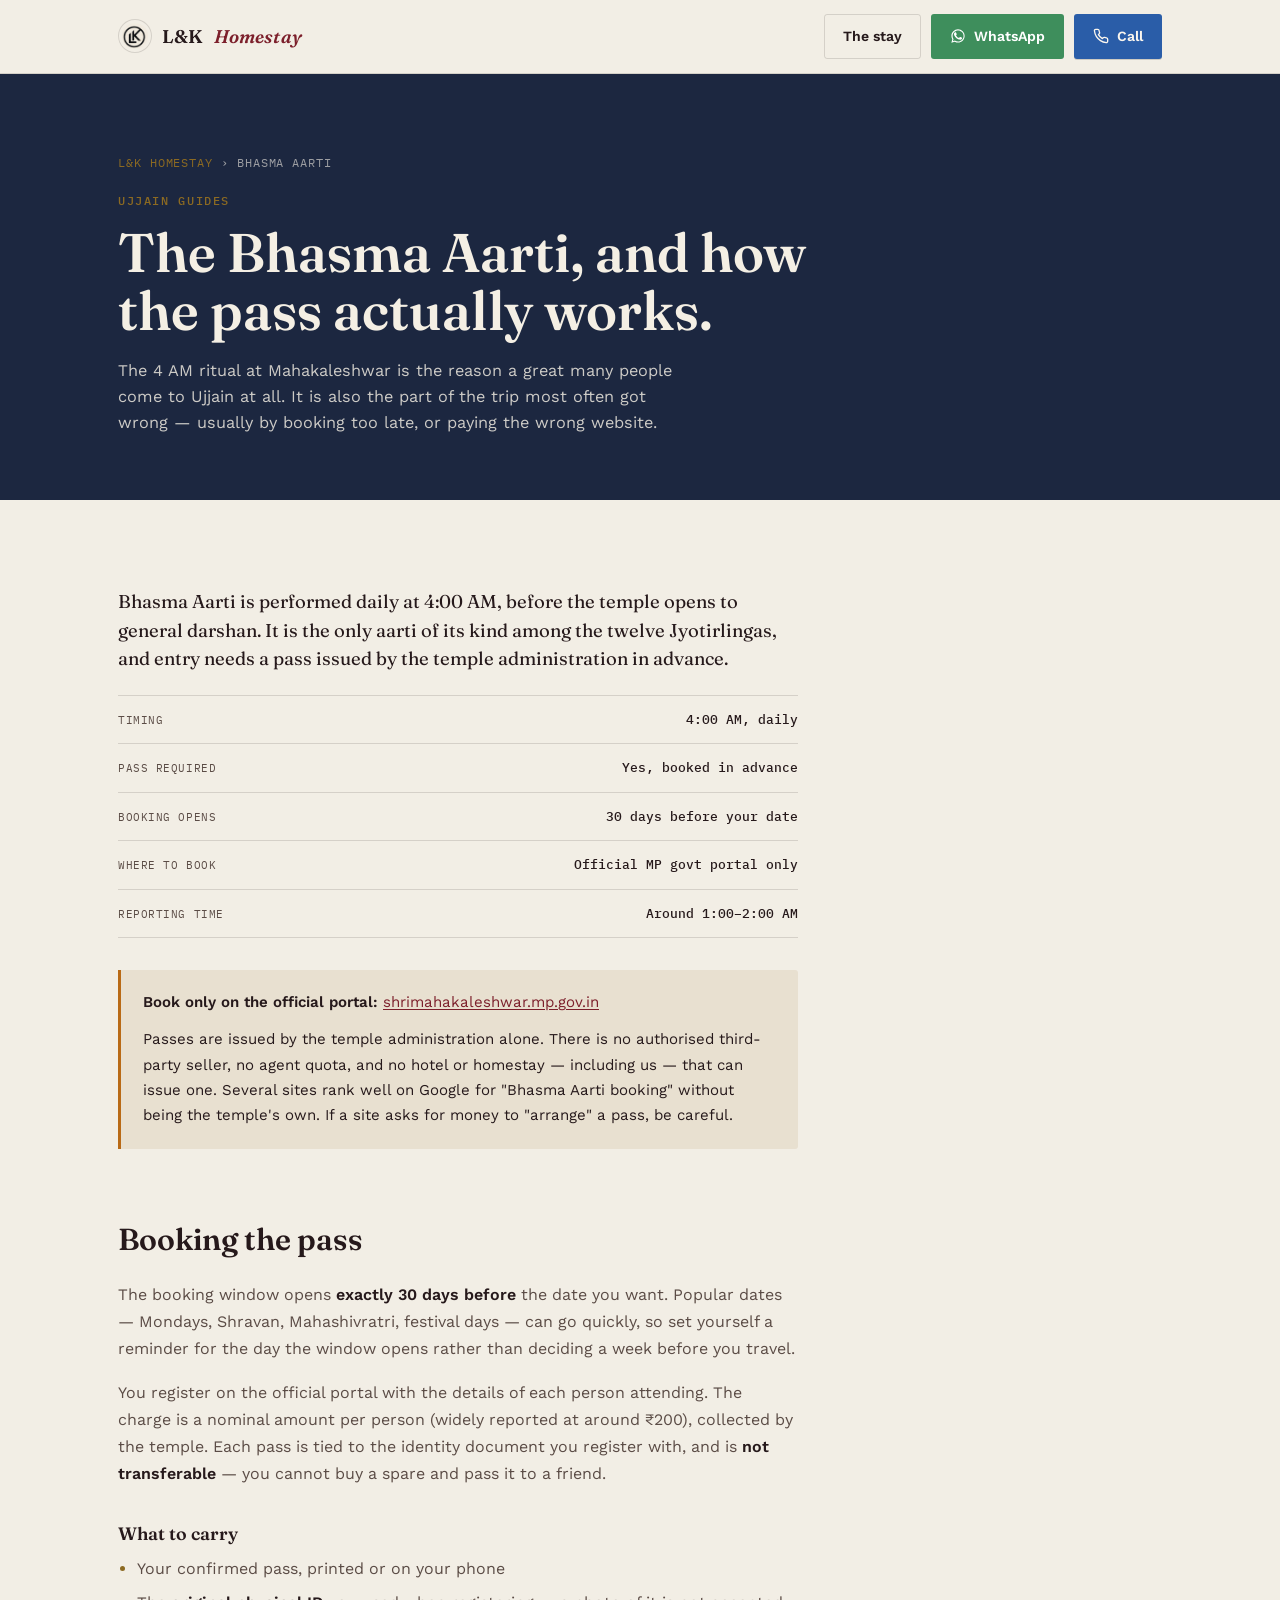
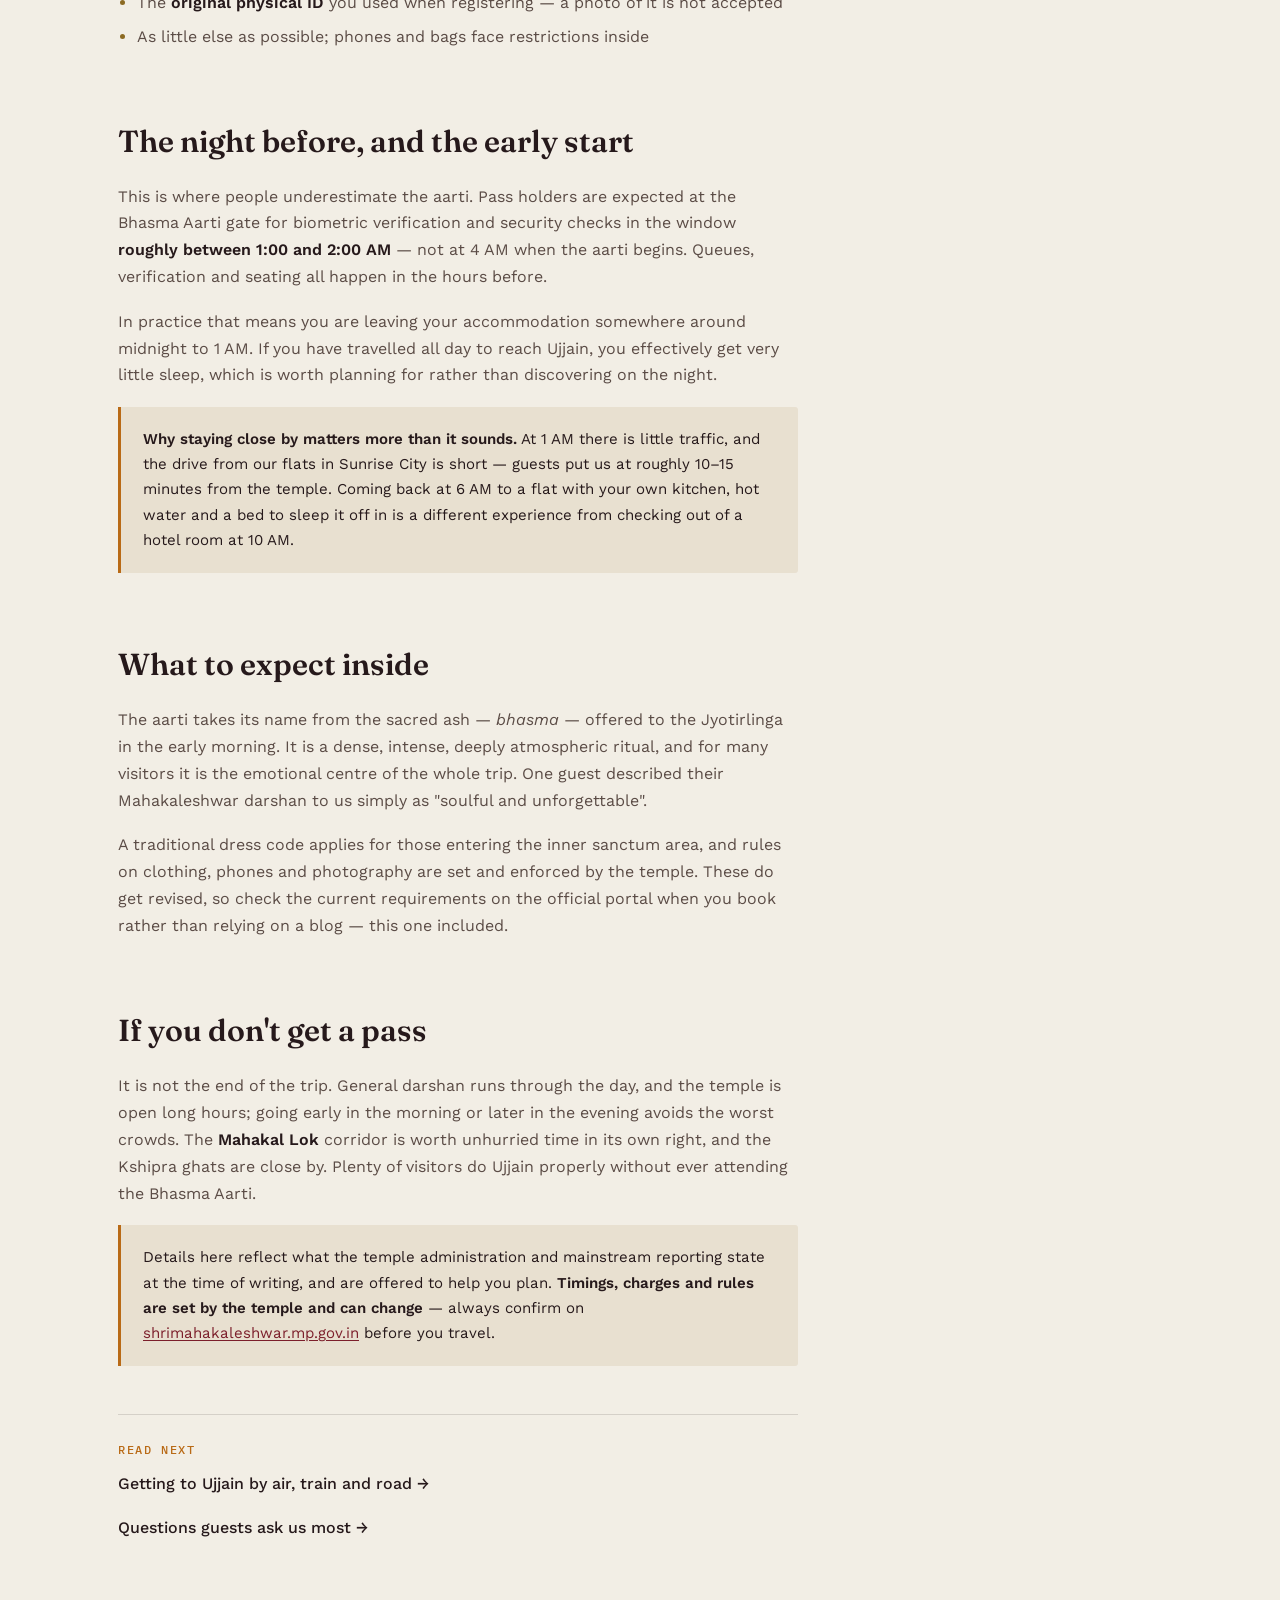
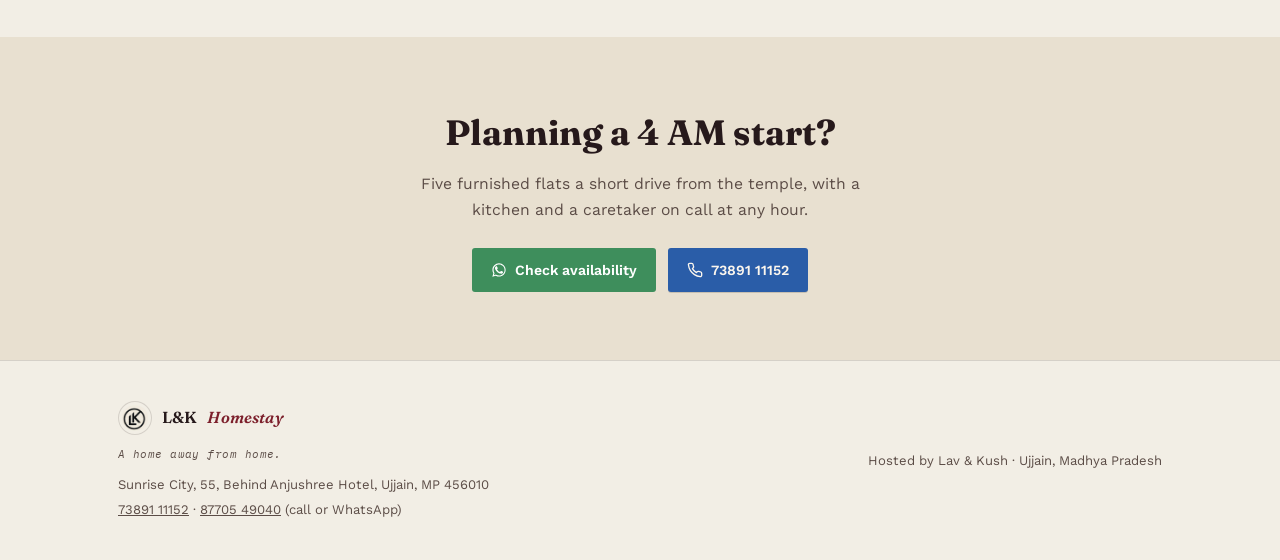
==== bhasma-aarti.html @ 4f743f9e "Add three content pages targeting long-tail search The single-page site could only compete for one q" ====
<!doctype html>
<html lang="en">
<head>
<meta charset="UTF-8">
<meta name="viewport" content="width=device-width, initial-scale=1">

<!-- Google tag (gtag.js) — one loader, both products configured -->
<script async src="https://www.googletagmanager.com/gtag/js?id=G-34TM0DP939"></script>
<script>
  window.dataLayer = window.dataLayer || [];
  function gtag(){dataLayer.push(arguments);}
  gtag('js', new Date());

  gtag('config', 'G-34TM0DP939');   // Google Analytics 4
  gtag('config', 'AW-18284589937'); // Google Ads
</script>

<title>Mahakal Bhasma Aarti — Booking, Timing &amp; What to Expect</title>
<meta name="description" content="A practical guide to the Bhasma Aarti at Mahakaleshwar, Ujjain: the 4 AM timing, how passes are booked on the official MP government portal, when the window opens, reporting time and what to carry.">
<link rel="canonical" href="https://lkhomestay.co.in/bhasma-aarti.html">
<meta name="robots" content="index, follow, max-image-preview:large">
<meta property="og:site_name" content="L&amp;K Homestay">
<meta property="og:title" content="Mahakal Bhasma Aarti — Booking, Timing &amp; What to Expect">
<meta property="og:description" content="The 4 AM ritual, how passes really work, and how to plan the early start.">
<meta property="og:image" content="https://lkhomestay.co.in/images/hero.jpg">
<meta property="og:url" content="https://lkhomestay.co.in/bhasma-aarti.html">
<meta property="og:type" content="article">
<meta name="twitter:card" content="summary_large_image">
<link rel="icon" type="image/png" href="images/favicon.png">
<link rel="preconnect" href="https://fonts.googleapis.com">
<link rel="preconnect" href="https://fonts.gstatic.com" crossorigin>
<link rel="stylesheet" href="https://fonts.googleapis.com/css2?family=Fraunces:ital,opsz,wght@0,9..144,400;0,9..144,600;0,9..144,700;1,9..144,500&family=Work+Sans:wght@400;500;600;700&family=IBM+Plex+Mono:wght@400;500&display=swap">
<link rel="stylesheet" href="styles.css">
</head>
<body>

<div class="topbar">
  <div class="wrap">
    <a class="brand" href="/" style="text-decoration:none;"><img src="images/logo-mark.png" alt="" width="34" height="34">L&amp;K <em>Homestay</em></a>
    <nav>
      <a class="btn btn-ghost" href="/">The stay</a>
      <a class="btn btn-wa" href="https://wa.me/917389111152?text=Hi%20Lav%20%26%20Kush%2C%20I%27d%20like%20to%20check%20availability%20at%20L%26K%20Homestay" target="_blank" rel="noopener">
        <svg viewBox="0 0 24 24" fill="currentColor" aria-hidden="true"><path d="M17.472 14.382c-.297-.149-1.758-.867-2.03-.967-.273-.099-.471-.148-.67.15-.197.297-.767.966-.94 1.164-.173.199-.347.223-.644.075-.297-.15-1.255-.463-2.39-1.475-.883-.788-1.48-1.761-1.653-2.059-.173-.297-.018-.458.13-.606.134-.133.298-.347.446-.52.149-.174.198-.298.298-.497.099-.198.05-.371-.025-.52-.075-.149-.669-1.612-.916-2.207-.242-.579-.487-.5-.669-.51-.173-.008-.371-.01-.57-.01-.198 0-.52.074-.792.372-.272.297-1.04 1.016-1.04 2.479 0 1.462 1.065 2.875 1.213 3.074.149.198 2.096 3.2 5.077 4.487.709.306 1.262.489 1.694.625.712.227 1.36.195 1.871.118.571-.085 1.758-.719 2.006-1.413.248-.694.248-1.289.173-1.413-.074-.124-.272-.198-.57-.347z"/><path d="M12.04 2C6.58 2 2.13 6.45 2.13 11.91c0 1.81.48 3.55 1.38 5.08L2 22l5.16-1.48a9.9 9.9 0 0 0 4.88 1.28h.004c5.46 0 9.91-4.45 9.91-9.91C21.95 6.45 17.5 2 12.04 2zm0 18.13h-.003a8.2 8.2 0 0 1-4.19-1.15l-.3-.18-3.11.89.9-3.04-.2-.32a8.2 8.2 0 0 1-1.26-4.42c0-4.55 3.7-8.25 8.26-8.25 2.2 0 4.28.86 5.84 2.42a8.2 8.2 0 0 1 2.42 5.84c0 4.55-3.71 8.26-8.27 8.26z"/></svg>
        WhatsApp
      </a>
      <a class="btn btn-call" href="tel:+917389111152">
        <svg viewBox="0 0 24 24" fill="none" stroke="currentColor" stroke-width="2" stroke-linecap="round" stroke-linejoin="round" aria-hidden="true"><path d="M22 16.92v3a2 2 0 0 1-2.18 2 19.79 19.79 0 0 1-8.63-3.07 19.5 19.5 0 0 1-6-6 19.79 19.79 0 0 1-3.07-8.67A2 2 0 0 1 4.11 2h3a2 2 0 0 1 2 1.72c.127.96.361 1.903.7 2.81a2 2 0 0 1-.45 2.11L8.09 9.91a16 16 0 0 0 6 6l1.27-1.27a2 2 0 0 1 2.11-.45c.907.339 1.85.573 2.81.7A2 2 0 0 1 22 16.92z"/></svg>
        Call
      </a>
    </nav>
  </div>
</div>

<header class="page-head">
  <div class="wrap">
    <div class="crumb"><a href="/">L&amp;K Homestay</a> &rsaquo; Bhasma Aarti</div>
    <span class="eyebrow on-dusk">Ujjain guides</span>
    <h1>The Bhasma Aarti, and how the pass actually works.</h1>
    <p>The 4 AM ritual at Mahakaleshwar is the reason a great many people come to Ujjain at all. It is also the part of the trip most often got wrong &mdash; usually by booking too late, or paying the wrong website.</p>
  </div>
</header>

<section class="article">
  <div class="wrap">
    <div class="prose">

      <p class="intro">Bhasma Aarti is performed daily at 4:00 AM, before the temple opens to general darshan. It is the only aarti of its kind among the twelve Jyotirlingas, and entry needs a pass issued by the temple administration in advance.</p>

      <div class="keyfacts">
        <div><span class="k">Timing</span><span class="v">4:00 AM, daily</span></div>
        <div><span class="k">Pass required</span><span class="v">Yes, booked in advance</span></div>
        <div><span class="k">Booking opens</span><span class="v">30 days before your date</span></div>
        <div><span class="k">Where to book</span><span class="v">Official MP govt portal only</span></div>
        <div><span class="k">Reporting time</span><span class="v">Around 1:00&ndash;2:00 AM</span></div>
      </div>

      <div class="callout">
        <p><strong>Book only on the official portal:</strong> <a href="https://shrimahakaleshwar.mp.gov.in" target="_blank" rel="noopener">shrimahakaleshwar.mp.gov.in</a></p>
        <p>Passes are issued by the temple administration alone. There is no authorised third-party seller, no agent quota, and no hotel or homestay &mdash; including us &mdash; that can issue one. Several sites rank well on Google for "Bhasma Aarti booking" without being the temple's own. If a site asks for money to "arrange" a pass, be careful.</p>
      </div>

      <h2>Booking the pass</h2>

      <p>The booking window opens <strong>exactly 30 days before</strong> the date you want. Popular dates &mdash; Mondays, Shravan, Mahashivratri, festival days &mdash; can go quickly, so set yourself a reminder for the day the window opens rather than deciding a week before you travel.</p>

      <p>You register on the official portal with the details of each person attending. The charge is a nominal amount per person (widely reported at around ₹200), collected by the temple. Each pass is tied to the identity document you register with, and is <strong>not transferable</strong> &mdash; you cannot buy a spare and pass it to a friend.</p>

      <h3>What to carry</h3>
      <ul>
        <li>Your confirmed pass, printed or on your phone</li>
        <li>The <strong>original physical ID</strong> you used when registering &mdash; a photo of it is not accepted</li>
        <li>As little else as possible; phones and bags face restrictions inside</li>
      </ul>

      <h2>The night before, and the early start</h2>

      <p>This is where people underestimate the aarti. Pass holders are expected at the Bhasma Aarti gate for biometric verification and security checks in the window <strong>roughly between 1:00 and 2:00 AM</strong> &mdash; not at 4 AM when the aarti begins. Queues, verification and seating all happen in the hours before.</p>

      <p>In practice that means you are leaving your accommodation somewhere around midnight to 1 AM. If you have travelled all day to reach Ujjain, you effectively get very little sleep, which is worth planning for rather than discovering on the night.</p>

      <div class="callout">
        <p><strong>Why staying close by matters more than it sounds.</strong> At 1 AM there is little traffic, and the drive from our flats in Sunrise City is short &mdash; guests put us at roughly 10&ndash;15 minutes from the temple. Coming back at 6 AM to a flat with your own kitchen, hot water and a bed to sleep it off in is a different experience from checking out of a hotel room at 10 AM.</p>
      </div>

      <h2>What to expect inside</h2>

      <p>The aarti takes its name from the sacred ash &mdash; <em>bhasma</em> &mdash; offered to the Jyotirlinga in the early morning. It is a dense, intense, deeply atmospheric ritual, and for many visitors it is the emotional centre of the whole trip. One guest described their Mahakaleshwar darshan to us simply as "soulful and unforgettable".</p>

      <p>A traditional dress code applies for those entering the inner sanctum area, and rules on clothing, phones and photography are set and enforced by the temple. These do get revised, so check the current requirements on the official portal when you book rather than relying on a blog &mdash; this one included.</p>

      <h2>If you don't get a pass</h2>

      <p>It is not the end of the trip. General darshan runs through the day, and the temple is open long hours; going early in the morning or later in the evening avoids the worst crowds. The <strong>Mahakal Lok</strong> corridor is worth unhurried time in its own right, and the Kshipra ghats are close by. Plenty of visitors do Ujjain properly without ever attending the Bhasma Aarti.</p>

      <div class="callout">
        <p>Details here reflect what the temple administration and mainstream reporting state at the time of writing, and are offered to help you plan. <strong>Timings, charges and rules are set by the temple and can change</strong> &mdash; always confirm on <a href="https://shrimahakaleshwar.mp.gov.in" target="_blank" rel="noopener">shrimahakaleshwar.mp.gov.in</a> before you travel.</p>
      </div>

      <div class="more-reading">
        <span class="eyebrow">Read next</span>
        <ul>
          <li><a href="how-to-reach-ujjain.html">Getting to Ujjain by air, train and road &rarr;</a></li>
          <li><a href="faq.html">Questions guests ask us most &rarr;</a></li>
        </ul>
      </div>

    </div>
  </div>
</section>

<section class="page-cta">
  <div class="wrap">
    <h2>Planning a 4 AM start?</h2>
    <p>Five furnished flats a short drive from the temple, with a kitchen and a caretaker on call at any hour.</p>
    <div class="cta-row">
      <a class="btn btn-wa" href="https://wa.me/917389111152?text=Hi%20Lav%20%26%20Kush%2C%20I%27d%20like%20to%20check%20availability%20at%20L%26K%20Homestay" target="_blank" rel="noopener">
        <svg viewBox="0 0 24 24" fill="currentColor" aria-hidden="true"><path d="M17.472 14.382c-.297-.149-1.758-.867-2.03-.967-.273-.099-.471-.148-.67.15-.197.297-.767.966-.94 1.164-.173.199-.347.223-.644.075-.297-.15-1.255-.463-2.39-1.475-.883-.788-1.48-1.761-1.653-2.059-.173-.297-.018-.458.13-.606.134-.133.298-.347.446-.52.149-.174.198-.298.298-.497.099-.198.05-.371-.025-.52-.075-.149-.669-1.612-.916-2.207-.242-.579-.487-.5-.669-.51-.173-.008-.371-.01-.57-.01-.198 0-.52.074-.792.372-.272.297-1.04 1.016-1.04 2.479 0 1.462 1.065 2.875 1.213 3.074.149.198 2.096 3.2 5.077 4.487.709.306 1.262.489 1.694.625.712.227 1.36.195 1.871.118.571-.085 1.758-.719 2.006-1.413.248-.694.248-1.289.173-1.413-.074-.124-.272-.198-.57-.347z"/><path d="M12.04 2C6.58 2 2.13 6.45 2.13 11.91c0 1.81.48 3.55 1.38 5.08L2 22l5.16-1.48a9.9 9.9 0 0 0 4.88 1.28h.004c5.46 0 9.91-4.45 9.91-9.91C21.95 6.45 17.5 2 12.04 2zm0 18.13h-.003a8.2 8.2 0 0 1-4.19-1.15l-.3-.18-3.11.89.9-3.04-.2-.32a8.2 8.2 0 0 1-1.26-4.42c0-4.55 3.7-8.25 8.26-8.25 2.2 0 4.28.86 5.84 2.42a8.2 8.2 0 0 1 2.42 5.84c0 4.55-3.71 8.26-8.27 8.26z"/></svg>
        Check availability
      </a>
      <a class="btn btn-call" href="tel:+917389111152">
        <svg viewBox="0 0 24 24" fill="none" stroke="currentColor" stroke-width="2" stroke-linecap="round" stroke-linejoin="round" aria-hidden="true"><path d="M22 16.92v3a2 2 0 0 1-2.18 2 19.79 19.79 0 0 1-8.63-3.07 19.5 19.5 0 0 1-6-6 19.79 19.79 0 0 1-3.07-8.67A2 2 0 0 1 4.11 2h3a2 2 0 0 1 2 1.72c.127.96.361 1.903.7 2.81a2 2 0 0 1-.45 2.11L8.09 9.91a16 16 0 0 0 6 6l1.27-1.27a2 2 0 0 1 2.11-.45c.907.339 1.85.573 2.81.7A2 2 0 0 1 22 16.92z"/></svg>
        73891 11152
      </a>
    </div>
  </div>
</section>

<footer>
  <div class="wrap">
    <div>
      <a class="brand" href="/" style="text-decoration:none;"><img src="images/logo-mark.png" alt="" width="34" height="34">L&amp;K <em>Homestay</em></a>
      <div class="brand-tag">A home away from home.</div>
      <p style="margin-top:10px;">Sunrise City, 55, Behind Anjushree Hotel, Ujjain, MP 456010</p>
      <p style="margin-top:4px;"><a href="tel:+917389111152">73891 11152</a> &middot; <a href="tel:+918770549040">87705 49040</a> (call or WhatsApp)</p>
    </div>
    <p>Hosted by Lav &amp; Kush &middot; Ujjain, Madhya Pradesh</p>
  </div>
</footer>

</body>
</html>
---- styles.css ----
:root {
    --bg: #F2EEE5;
    --surface: #FFFFFF;
    --surface-2: #E8E0D0;
    --ink: #26191B;
    --ink-soft: #5B4C46;
    --maroon: #7C1F2B;
    --maroon-strong: #5C141D;
    --marigold: #B96A16;
    --brass: #8C6A22;
    --dusk: #1C2740;
    --dusk-ink: #F4EFE4;
    --line: rgba(38,25,27,0.14);
    --whatsapp: #3E8E5C;
    --airbnb: #B0264B;
    --mmt: #EE5A1E;
    --phone: #2A5DA8;
    --phone-strong: #1F4680;
  }
  @media (prefers-color-scheme: dark) {
    :root:not([data-theme="light"]) {
      --bg: #16100F;
      --surface: #1F1615;
      --surface-2: #291D1B;
      --ink: #F3ECE2;
      --ink-soft: #C8B9AE;
      --maroon: #E0596B;
      --maroon-strong: #EE7889;
      --marigold: #EFA84B;
      --brass: #C9A227;
      --dusk: #0E1626;
      --dusk-ink: #F4EFE4;
      --line: rgba(243,236,226,0.16);
      --whatsapp: #55B57C;
      --phone: #6FA3EC;
      --phone-strong: #8CB8EE;
    }
  }
  :root[data-theme="dark"] {
    --bg: #16100F;
    --surface: #1F1615;
    --surface-2: #291D1B;
    --ink: #F3ECE2;
    --ink-soft: #C8B9AE;
    --maroon: #E0596B;
    --maroon-strong: #EE7889;
    --marigold: #EFA84B;
    --brass: #C9A227;
    --dusk: #0E1626;
    --dusk-ink: #F4EFE4;
    --line: rgba(243,236,226,0.16);
    --whatsapp: #55B57C;
    --phone: #6FA3EC;
    --phone-strong: #8CB8EE;
  }

  * { box-sizing: border-box; }
  html { scroll-behavior: smooth; }
  @media (prefers-reduced-motion: reduce) {
    html { scroll-behavior: auto; }
    * { animation-duration: 0.001ms !important; transition-duration: 0.001ms !important; }
  }

  body {
    margin: 0;
    background: var(--bg);
    color: var(--ink);
    font-family: 'Work Sans', ui-sans-serif, system-ui, sans-serif;
    font-size: 16px;
    line-height: 1.6;
    overflow-x: hidden;
  }

  h1, h2, h3 { font-family: 'Fraunces', Georgia, serif; text-wrap: balance; margin: 0; }
  .eyebrow {
    font-family: 'IBM Plex Mono', ui-monospace, monospace;
    text-transform: uppercase;
    letter-spacing: 0.14em;
    font-size: 0.72rem;
    color: var(--marigold);
    font-weight: 500;
  }
  .eyebrow.on-dusk { color: var(--brass); }

  a { color: inherit; }
  img { display: block; width: 100%; height: 100%; object-fit: cover; }

  .wrap {
    max-width: 1140px;
    margin: 0 auto;
    padding: 0 clamp(20px, 5vw, 48px);
  }

  /* ---------- top bar ---------- */
  .topbar {
    position: sticky; top: 0; z-index: 40;
    background: color-mix(in srgb, var(--bg) 88%, transparent);
    backdrop-filter: blur(10px);
    border-bottom: 1px solid var(--line);
  }
  .topbar .wrap {
    display: flex; align-items: center; justify-content: space-between;
    padding-top: 14px; padding-bottom: 14px; gap: 12px;
  }
  .brand {
    display: inline-flex; align-items: center; gap: 10px;
    font-family: 'Fraunces', serif;
    font-weight: 600;
    font-size: 1.15rem;
    letter-spacing: 0.01em;
  }
  .brand img {
    width: 34px; height: 34px; border-radius: 50%;
    background: #F2EEE5; padding: 3px; border: 1px solid var(--line);
  }
  .brand em { font-style: italic; color: var(--maroon); }
  .brand-tag {
    font-family: 'IBM Plex Mono', monospace; font-size: 0.7rem; letter-spacing: 0.04em;
    color: var(--ink-soft); font-style: italic; margin-top: 3px;
  }
  .topbar nav { display: flex; gap: 10px; }

  .btn {
    display: inline-flex; align-items: center; gap: 8px;
    font-family: 'Work Sans', sans-serif;
    font-weight: 600;
    font-size: 0.88rem;
    padding: 10px 18px;
    border-radius: 3px;
    border: 1px solid transparent;
    cursor: pointer;
    text-decoration: none;
    white-space: nowrap;
    transition: transform 0.15s ease, background 0.15s ease, box-shadow .15s ease;
  }
  .btn:hover { transform: translateY(-1px); }
  .btn:focus-visible { outline: 2px solid var(--marigold); outline-offset: 2px; }
  .btn-call {
    background: var(--phone); color: #FBF6EE;
    box-shadow: 0 1px 0 rgba(0,0,0,0.15);
  }
  .btn-call:hover { background: var(--phone-strong); }
  .btn-wa {
    background: var(--whatsapp); color: #fff;
  }
  .btn-wa:hover { filter: brightness(1.08); }
  .btn-ghost {
    background: transparent; border-color: var(--line); color: var(--ink);
  }
  .btn svg { width: 16px; height: 16px; flex: none; }
  .btn.wrap-text { white-space: normal; text-align: center; }

  /* ---------- hero ---------- */
  .hero {
    position: relative;
    min-height: min(94vh, 820px);
    min-height: min(94svh, 820px);
    display: flex; align-items: flex-end;
    color: var(--dusk-ink);
    isolation: isolate;
    overflow: hidden;
  }
  .hero .frame { position: absolute; inset: 0; z-index: -2; }
  .hero .frame img { width: 100%; height: 100%; object-fit: cover; }
  .hero::before {
    content: ""; position: absolute; inset: 0; z-index: -1;
    background:
      linear-gradient(180deg, rgba(14,22,38,0.35) 0%, rgba(14,22,38,0.28) 30%, rgba(14,22,38,0.72) 78%, rgba(14,22,38,0.92) 100%);
  }
  .hero-inner {
    padding: clamp(90px, 16vw, 150px) 0 clamp(40px, 6vw, 64px);
    width: 100%;
  }
  .hero-badge {
    display: inline-flex; align-items: center; gap: 8px;
    font-family: 'IBM Plex Mono', monospace;
    font-size: 0.74rem; letter-spacing: 0.06em;
    background: rgba(244,239,228,0.12);
    border: 1px solid rgba(244,239,228,0.35);
    padding: 6px 12px; border-radius: 100px;
    margin-bottom: 22px;
  }
  .hero-badge b { color: var(--brass); font-weight: 600; }
  .hero h1 {
    font-size: clamp(2.4rem, 6vw, 4.6rem);
    font-weight: 600;
    line-height: 1.03;
    max-width: 14ch;
  }
  .hero h1 em { font-style: italic; font-weight: 500; color: #E9C482; }
  .btn-call-alt {
    background: transparent; border: 1.5px solid var(--phone); color: var(--phone);
  }
  .btn-call-alt:hover { background: var(--phone); color: #fff; }
  .hero-ctas .btn-call-alt { border-color: #8FBBEE; color: #8FBBEE; }
  .hero-ctas .btn-call-alt:hover { background: #8FBBEE; color: #1C2740; }
  .hero p.lede {
    margin-top: 20px;
    max-width: 46ch;
    font-size: clamp(1.02rem, 1.6vw, 1.2rem);
    color: rgba(244,239,228,0.88);
  }
  .hero-ctas { display: flex; flex-wrap: wrap; gap: 12px; margin-top: 34px; }
  .hero-ctas .btn { padding: 13px 24px; font-size: 0.95rem; }
  .hero-ctas .btn-ghost { background: rgba(244,239,228,0.08); border-color: rgba(244,239,228,0.4); color: var(--dusk-ink); }

  .hero-meta {
    margin-top: 46px;
    display: flex; gap: clamp(18px,4vw,44px); flex-wrap: wrap;
    padding-top: 22px; border-top: 1px solid rgba(244,239,228,0.22);
  }
  .hero-meta .stat b {
    display: block; font-family: 'Fraunces', serif; font-weight: 600;
    font-size: 1.5rem; font-variant-numeric: tabular-nums;
  }
  .hero-meta .stat span {
    font-family: 'IBM Plex Mono', monospace; font-size: 0.68rem;
    text-transform: uppercase; letter-spacing: 0.1em; color: rgba(244,239,228,0.65);
  }

  /* ---------- section shell ---------- */
  section { padding: clamp(64px, 9vw, 104px) 0; }
  .band-dusk { background: var(--dusk); color: var(--dusk-ink); }
  .band-stone { background: var(--surface-2); }

  .section-head {
    display: flex; align-items: flex-end; justify-content: space-between;
    gap: 24px; flex-wrap: wrap; margin-bottom: 42px;
  }
  .section-head h2 { font-size: clamp(1.6rem, 3.4vw, 2.5rem); font-weight: 600; max-width: 18ch; }
  .section-head p { max-width: 42ch; color: var(--ink-soft); font-size: 0.98rem; }
  .band-dusk .section-head p { color: rgba(244,239,228,0.7); }

  /* ---------- welcome / twin intro ---------- */
  .intro-grid {
    display: grid; grid-template-columns: 1fr 1fr; gap: clamp(28px, 5vw, 64px);
    align-items: start;
  }
  .intro-grid > *, .room-pair > *, .loc-grid > *, .platform-grid > * { min-width: 0; }
  .intro-grid .lede-col p { font-size: clamp(1.02rem, 1.6vw, 1.25rem); font-family: 'Fraunces', serif; font-weight: 400; line-height: 1.5; color: var(--ink); }
  .intro-grid .lede-col p + p { margin-top: 1.1em; }
  .twin-note {
    margin-top: 28px; padding-top: 24px; border-top: 1px solid var(--line);
    display: flex; gap: 16px; align-items: flex-start;
  }
  .twin-glyph {
    flex: none; width: 44px; height: 44px; border-radius: 50%;
    border: 1px solid var(--brass); display: flex; align-items: center; justify-content: center;
    font-family: 'Fraunces', serif; font-style: italic; color: var(--maroon); font-size: 1rem;
  }
  .twin-note p { font-size: 0.92rem; color: var(--ink-soft); margin: 0; }
  .twin-note b { color: var(--ink); font-weight: 600; }

  .facts-col { display: grid; gap: 14px; align-content: start; }
  .fact-row {
    display: flex; justify-content: space-between; gap: 16px;
    padding: 16px 0; border-bottom: 1px solid var(--line);
    font-family: 'IBM Plex Mono', monospace; font-size: 0.86rem;
  }
  .fact-row span:first-child { color: var(--ink-soft); text-transform: uppercase; letter-spacing: 0.06em; font-size: 0.72rem; padding-top: 3px; }
  .fact-row span:last-child { text-align: right; font-weight: 500; }

  /* ---------- gallery ---------- */
  .filmstrip {
    display: grid; grid-auto-flow: column; grid-auto-columns: min(78vw, 340px);
    gap: 14px; overflow-x: auto; padding-bottom: 14px; scroll-snap-type: x mandatory;
    padding-left: clamp(20px,5vw,48px); padding-right: clamp(20px,5vw,48px);
    scrollbar-width: thin;
    -webkit-overflow-scrolling: touch;
  }
  .filmstrip .frame {
    scroll-snap-align: start; position: relative; border-radius: 2px; overflow: hidden;
    aspect-ratio: 4/5; background: var(--surface-2);
  }
  .filmstrip .frame:nth-child(3n+2) { aspect-ratio: 4/3; align-self: center; }
  .filmstrip .frame figcaption {
    position: absolute; left: 0; right: 0; bottom: 0;
    padding: 10px 12px 8px;
    font-family: 'IBM Plex Mono', monospace; font-size: 0.68rem; letter-spacing: 0.05em;
    text-transform: uppercase; color: #F4EFE4;
    background: linear-gradient(180deg, transparent, rgba(14,10,9,0.75));
  }
  figure { margin: 0; }

  /* ---------- amenities ---------- */
  .amenity-grid {
    display: grid; grid-template-columns: repeat(3, 1fr);
    border-top: 1px solid var(--line); border-left: 1px solid var(--line);
  }
  .amenity {
    padding: 22px 20px; display: flex; gap: 14px; align-items: flex-start;
    min-width: 0; border-right: 1px solid var(--line); border-bottom: 1px solid var(--line);
  }
  .amenity svg { flex: none; width: 20px; height: 20px; color: var(--maroon); margin-top: 2px; }
  .amenity span { font-size: 0.92rem; min-width: 0; overflow-wrap: break-word; }

  /* ---------- flat types ---------- */
  .room-pair { display: grid; grid-template-columns: 1fr 1fr; gap: clamp(20px,4vw,40px); }
  .room-card {
    background: var(--surface); border: 1px solid var(--line); border-radius: 3px;
    padding: 28px;
  }
  .room-card-top { display: flex; align-items: center; gap: 16px; margin-bottom: 18px; }
  .flat-badge {
    flex: none; width: 60px; height: 60px; border-radius: 50%;
    border: 1px solid var(--brass); display: flex; align-items: center; justify-content: center;
    font-family: 'Fraunces', serif; font-weight: 600; font-size: 0.92rem; color: var(--maroon);
  }
  .room-card .eyebrow { display: block; }
  .room-card h3 { font-size: 1.3rem; font-weight: 600; margin-bottom: 10px; }
  .room-card .spec {
    font-family: 'IBM Plex Mono', monospace; font-size: 0.82rem; color: var(--ink);
    margin: 0 0 12px; padding-bottom: 12px; border-bottom: 1px solid var(--line);
  }
  .room-card p.desc { color: var(--ink-soft); font-size: 0.92rem; max-width: 40ch; margin: 0; }

  /* ---------- location ---------- */
  .loc-grid { display: grid; grid-template-columns: 1.1fr 0.9fr; gap: clamp(32px,5vw,64px); align-items: center; }
  .loc-copy p { color: rgba(244,239,228,0.82); font-size: 1.02rem; max-width: 46ch; margin: 0; }
  .loc-copy p + p { margin-top: 1em; }
  .loc-list { list-style: none; margin: 28px 0 0; padding: 0; display: grid; gap: 12px; }
  .loc-list li { display: flex; gap: 12px; align-items: baseline; font-size: 0.95rem; }
  .loc-list li::before { content: "—"; color: var(--brass); flex: none; }
  .map-frame {
    margin-top: clamp(32px,5vw,56px);
    border: 1px solid rgba(244,239,228,0.2); border-radius: 2px;
    overflow: hidden; line-height: 0;
  }
  .map-frame iframe { width: 100%; height: clamp(280px, 38vw, 420px); border: 0; display: block; }
  .addr-card {
    background: rgba(244,239,228,0.06); border: 1px solid rgba(244,239,228,0.2);
    padding: 30px; border-radius: 2px;
  }
  .addr-card .eyebrow { margin-bottom: 14px; display: block; }
  .addr-card address { font-style: normal; font-family: 'Fraunces', serif; font-size: 1.2rem; line-height: 1.5; margin: 0 0 22px; }
  .addr-card .btn { width: 100%; justify-content: center; margin-bottom: 10px; }

  /* ---------- guest reviews ---------- */
  .review-strip {
    display: grid; grid-auto-flow: column; grid-auto-columns: min(82vw, 380px);
    gap: 16px; overflow-x: auto; padding-bottom: 16px;
    scroll-snap-type: x mandatory;
    padding-left: clamp(20px,5vw,48px); padding-right: clamp(20px,5vw,48px);
    scrollbar-width: thin;
    -webkit-overflow-scrolling: touch;
  }
  .review-card {
    scroll-snap-align: start;
    display: flex; flex-direction: column; min-width: 0;
    background: rgba(244,239,228,0.06); border: 1px solid rgba(244,239,228,0.2);
    border-radius: 2px; padding: 26px; margin: 0;
  }
  .review-card .stars {
    color: var(--brass); font-size: 0.9rem; letter-spacing: 0.12em; margin-bottom: 14px;
  }
  .review-card blockquote {
    margin: 0 0 20px; font-size: 0.94rem; line-height: 1.62;
    color: rgba(244,239,228,0.88);
  }
  .review-card figcaption {
    display: flex; align-items: center; gap: 12px;
    margin-top: auto;
    padding-top: 16px; border-top: 1px solid rgba(244,239,228,0.16);
  }
  .review-card .who {
    flex: none; width: 34px; height: 34px; border-radius: 50%;
    border: 1px solid var(--brass); color: var(--brass);
    display: flex; align-items: center; justify-content: center;
    font-family: 'Fraunces', serif; font-size: 0.92rem;
  }
  .review-card figcaption b {
    display: block; font-size: 0.9rem; font-weight: 600; color: var(--dusk-ink);
  }
  .review-card figcaption em {
    display: block; font-style: normal;
    font-family: 'IBM Plex Mono', monospace; font-size: 0.68rem;
    letter-spacing: 0.06em; text-transform: uppercase;
    color: rgba(244,239,228,0.55); margin-top: 3px;
  }

  /* ---------- local conveniences ---------- */
  .local-grid { display: grid; grid-template-columns: 1fr 1fr; gap: clamp(20px,4vw,40px); }
  .local-grid > * { min-width: 0; }
  .local-card {
    background: var(--surface); border: 1px solid var(--line); border-radius: 3px;
    padding: 28px;
  }
  .local-card .eyebrow { display: block; margin-bottom: 10px; }
  .local-card h3 { font-size: 1.3rem; font-weight: 600; margin-bottom: 18px; }
  .chip-list {
    list-style: none; margin: 0 0 18px; padding: 0;
    display: flex; flex-wrap: wrap; gap: 8px;
  }
  .chip-list li {
    border: 1px solid var(--line); border-radius: 100px;
    padding: 6px 14px; font-size: 0.85rem; font-weight: 500;
  }
  .chip-list li em {
    font-style: normal; color: var(--marigold); font-size: 0.78rem;
    font-family: 'IBM Plex Mono', monospace;
  }
  .local-card p { color: var(--ink-soft); font-size: 0.92rem; margin: 0; }
  .local-card p b { color: var(--ink); font-weight: 600; }

  /* ---------- how to book ---------- */
  .steps { display: grid; grid-template-columns: repeat(3,1fr); gap: clamp(20px,4vw,32px); }
  .step { padding-top: 22px; border-top: 2px solid var(--brass); }
  .step .num { font-family: 'IBM Plex Mono', monospace; color: var(--marigold); font-size: 0.85rem; display: block; margin-bottom: 14px; }
  .step h3 { font-size: 1.15rem; font-weight: 600; margin-bottom: 8px; }
  .step p { color: var(--ink-soft); font-size: 0.92rem; margin: 0; }

  /* ---------- platform booking cards ---------- */
  .platform-grid { display: grid; grid-template-columns: repeat(2, 1fr); gap: 18px; max-width: 640px; }
  .platform-card {
    background: var(--surface); border: 1px solid var(--line); border-radius: 3px;
    padding: 26px; display: flex; flex-direction: column; gap: 14px;
  }
  .platform-mark {
    display: inline-flex; align-items: center; gap: 8px;
    font-family: 'Fraunces', serif; font-weight: 600; font-size: 1.05rem;
  }
  .platform-mark .dot { width: 9px; height: 9px; border-radius: 50%; flex: none; }
  .platform-card p { margin: 0; font-size: 0.88rem; color: var(--ink-soft); flex: 1; }
  .platform-card .btn { justify-content: center; }
  .direct-note {
    margin-top: 28px; display: flex; gap: 12px; align-items: flex-start;
    padding: 18px 20px; border: 1px dashed var(--line); border-radius: 3px;
  }
  .direct-note svg { flex: none; width: 20px; height: 20px; color: var(--marigold); margin-top: 2px; }
  .direct-note p { margin: 0; font-size: 0.88rem; color: var(--ink-soft); }
  .direct-note b { color: var(--ink); }

  /* ---------- trust strip ---------- */
  .trust-strip { display: flex; flex-wrap: wrap; gap: 12px; align-items: center; }
  .trust-chip {
    display: inline-flex; align-items: center; gap: 8px;
    border: 1px solid var(--line); border-radius: 100px;
    padding: 8px 16px; font-size: 0.84rem; text-decoration: none; color: var(--ink);
    font-family: 'Work Sans', sans-serif;
  }
  .trust-chip:hover { border-color: var(--brass); }
  .trust-chip b { color: var(--maroon); }

  /* ---------- final cta ---------- */
  .final-cta { text-align: center; }
  .final-cta h2 { font-size: clamp(2rem,5vw,3.2rem); max-width: 16ch; margin: 0 auto; }
  .final-cta .btn { padding: 15px 30px; font-size: 1rem; }
  .final-cta .cta-row { display: flex; justify-content: center; gap: 14px; margin-top: 32px; flex-wrap: wrap; }

  /* ---------- footer ---------- */
  footer { padding: 40px 0 40px; border-top: 1px solid var(--line); }
  footer .wrap { display: flex; justify-content: space-between; align-items: center; gap: 20px; flex-wrap: wrap; }
  footer .brand { font-size: 1rem; }
  footer p { font-size: 0.82rem; color: var(--ink-soft); margin: 0; }

  [data-reveal] { opacity: 0; transform: translateY(16px); transition: opacity .7s ease, transform .7s ease; }
  [data-reveal].is-in { opacity: 1; transform: none; }

  @media (max-width: 860px) {
    .intro-grid, .room-pair, .loc-grid, .local-grid { grid-template-columns: 1fr; }
    .amenity-grid { grid-template-columns: repeat(2,1fr); }
    .steps { grid-template-columns: 1fr; }
    .platform-grid { grid-template-columns: 1fr; }
    .topbar nav .btn-ghost { display: none; }
  }
  @media (max-width: 560px) {
    .amenity-grid { grid-template-columns: 1fr 1fr; }
    .hero-meta { gap: 20px; }
  }
  @media (max-width: 480px) {
    .topbar .wrap { padding-top: 11px; padding-bottom: 11px; gap: 6px; }
    .brand { font-size: 0.95rem; gap: 6px; }
    .brand img { width: 26px; height: 26px; }
    .topbar nav { gap: 6px; }
    .topbar .btn { padding: 8px 11px; font-size: 0.78rem; gap: 4px; }
    .topbar .btn svg { width: 13px; height: 13px; }
  }
  @media (max-width: 360px) {
    .hero-badge { font-size: 0.66rem; padding: 6px 10px; }
  }
  @media (max-width: 340px) {
    .brand img { display: none; }
    .brand { font-size: 0.88rem; }
    .topbar .btn { padding: 7px 9px; font-size: 0.73rem; }
  }

  /* ---------- content pages ---------- */
  .page-head {
    background: var(--dusk); color: var(--dusk-ink);
    padding: clamp(48px,8vw,80px) 0 clamp(40px,6vw,64px);
  }
  .page-head .eyebrow { display: block; margin-bottom: 14px; }
  .page-head h1 {
    font-size: clamp(2rem,4.6vw,3.4rem); font-weight: 600; line-height: 1.06;
    max-width: 20ch; color: var(--dusk-ink);
  }
  .page-head p {
    margin: 18px 0 0; max-width: 56ch; font-size: 1.02rem;
    color: rgba(244,239,228,0.82);
  }
  .crumb {
    font-family: 'IBM Plex Mono', monospace; font-size: 0.72rem;
    letter-spacing: 0.08em; text-transform: uppercase;
    color: rgba(244,239,228,0.6); margin-bottom: 20px;
  }
  .crumb a { color: var(--brass); text-decoration: none; }
  .crumb a:hover { text-decoration: underline; }

  .article { padding: clamp(52px,8vw,88px) 0; }
  .prose { max-width: 68ch; }
  .prose h2 {
    font-size: clamp(1.4rem,2.6vw,1.9rem); font-weight: 600;
    margin: 2.2em 0 0.6em;
  }
  .prose h2:first-child { margin-top: 0; }
  .prose h3 { font-size: 1.12rem; font-weight: 600; margin: 1.8em 0 0.4em; }
  .prose p { margin: 0 0 1.1em; font-size: 1rem; line-height: 1.68; color: var(--ink-soft); }
  .prose p.intro { font-family: 'Fraunces', serif; font-size: 1.16rem; color: var(--ink); line-height: 1.55; }
  .prose strong { color: var(--ink); font-weight: 600; }
  .prose a { color: var(--maroon); text-decoration: underline; text-underline-offset: 2px; }
  .prose ul, .prose ol { margin: 0 0 1.3em; padding-left: 1.2em; color: var(--ink-soft); }
  .prose li { margin-bottom: 0.5em; line-height: 1.62; }
  .prose li::marker { color: var(--brass); }

  .keyfacts {
    display: grid; gap: 0; margin: 0 0 2em;
    border-top: 1px solid var(--line);
  }
  .keyfacts div {
    display: flex; justify-content: space-between; gap: 18px;
    padding: 13px 0; border-bottom: 1px solid var(--line);
    font-family: 'IBM Plex Mono', monospace; font-size: 0.84rem;
  }
  .keyfacts dt, .keyfacts .k {
    color: var(--ink-soft); text-transform: uppercase;
    letter-spacing: 0.05em; font-size: 0.7rem; padding-top: 3px;
  }
  .keyfacts dd, .keyfacts .v { margin: 0; text-align: right; font-weight: 500; color: var(--ink); }

  .callout {
    border-left: 3px solid var(--marigold);
    background: var(--surface-2);
    padding: 20px 22px; margin: 0 0 1.8em; border-radius: 0 3px 3px 0;
  }
  .callout p { margin: 0; font-size: 0.94rem; color: var(--ink); }
  .callout p + p { margin-top: 0.8em; }

  .faq-item { border-bottom: 1px solid var(--line); padding: 22px 0; }
  .faq-item:first-of-type { border-top: 1px solid var(--line); }
  .faq-item h3 { font-size: 1.08rem; font-weight: 600; margin: 0 0 8px; font-family: 'Fraunces', serif; }
  .faq-item p { margin: 0 0 0.7em; font-size: 0.96rem; color: var(--ink-soft); line-height: 1.65; }
  .faq-item p:last-child { margin-bottom: 0; }

  .page-cta { background: var(--surface-2); padding: clamp(44px,6vw,68px) 0; text-align: center; }
  .page-cta h2 { font-size: clamp(1.5rem,3.2vw,2.2rem); margin-bottom: 10px; }
  .page-cta p { color: var(--ink-soft); margin: 0 auto 26px; max-width: 46ch; font-size: 0.98rem; }
  .page-cta .cta-row { display: flex; justify-content: center; gap: 12px; flex-wrap: wrap; }

  .more-reading { margin-top: 3em; padding-top: 1.6em; border-top: 1px solid var(--line); }
  .more-reading .eyebrow { display: block; margin-bottom: 12px; }
  .more-reading ul { list-style: none; padding: 0; margin: 0; display: grid; gap: 10px; }
  .more-reading a { color: var(--ink); text-decoration: none; font-weight: 500; }
  .more-reading a:hover { color: var(--maroon); text-decoration: underline; }
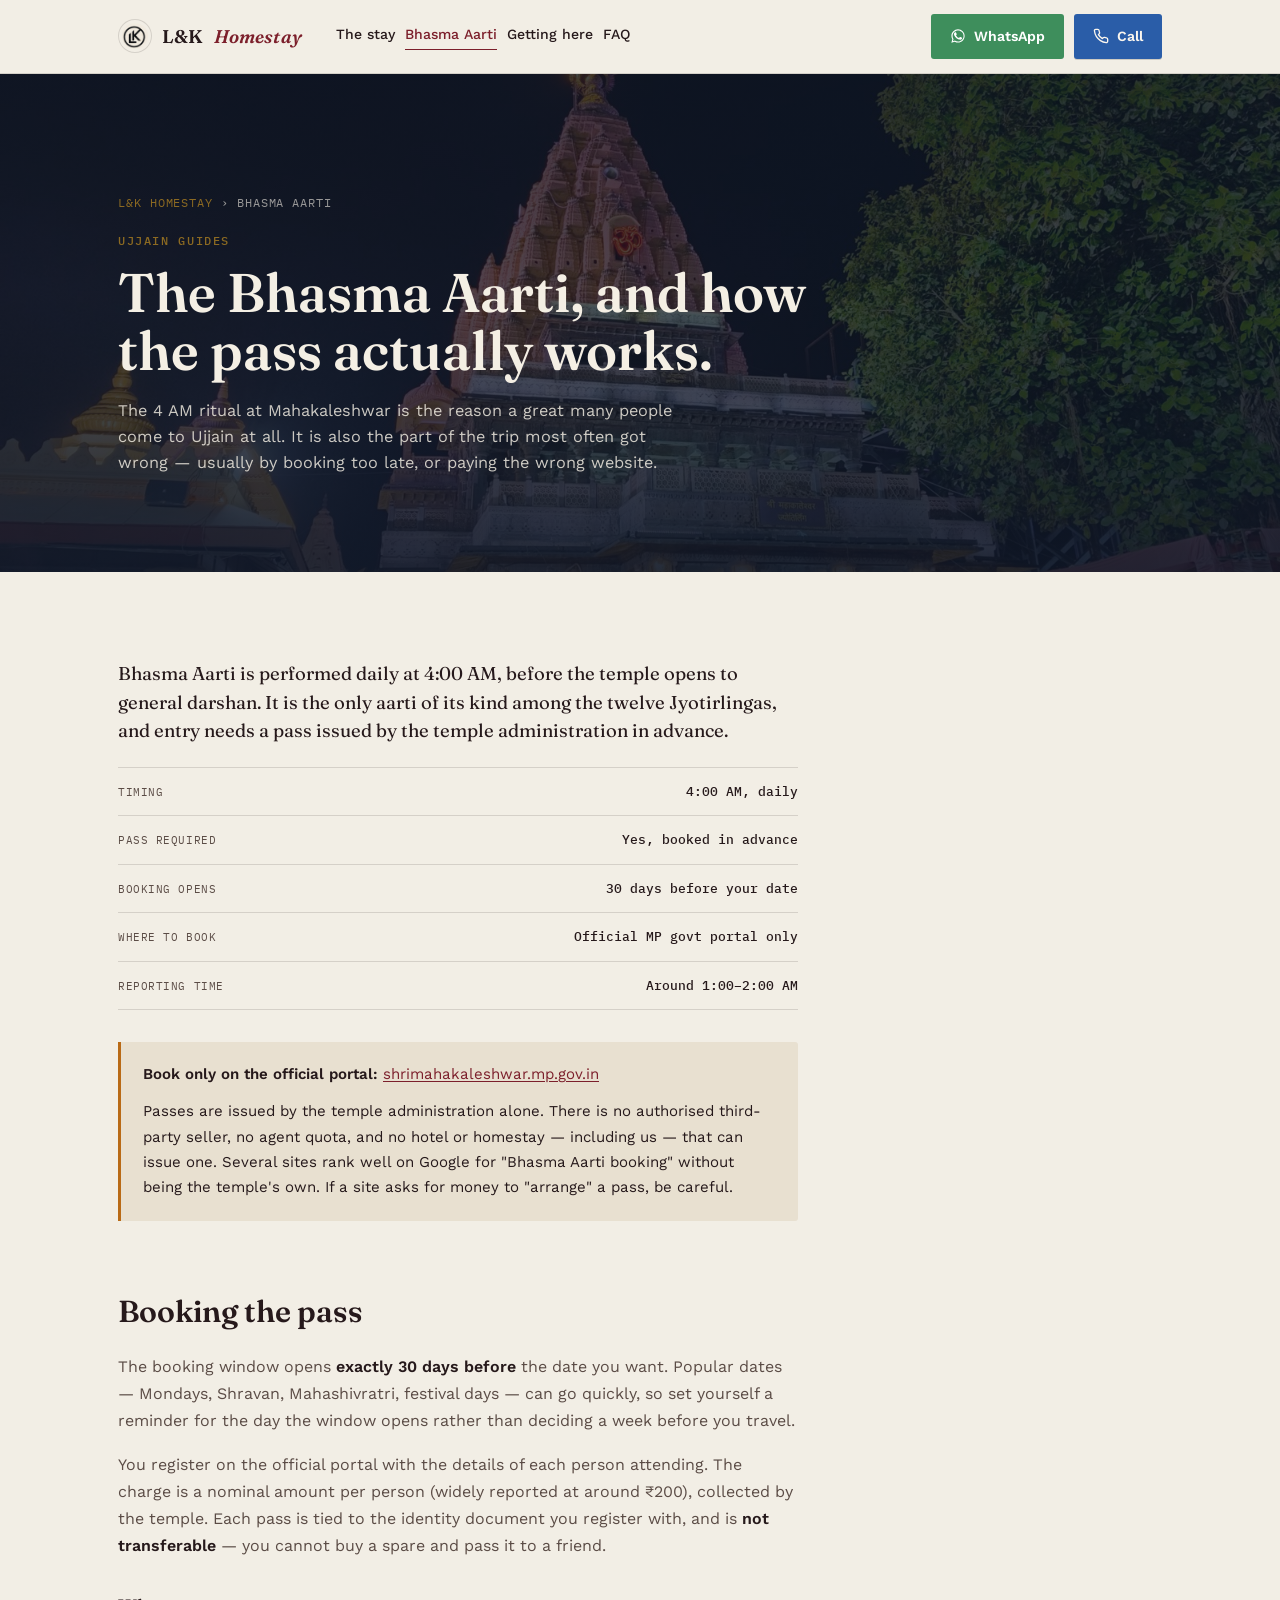
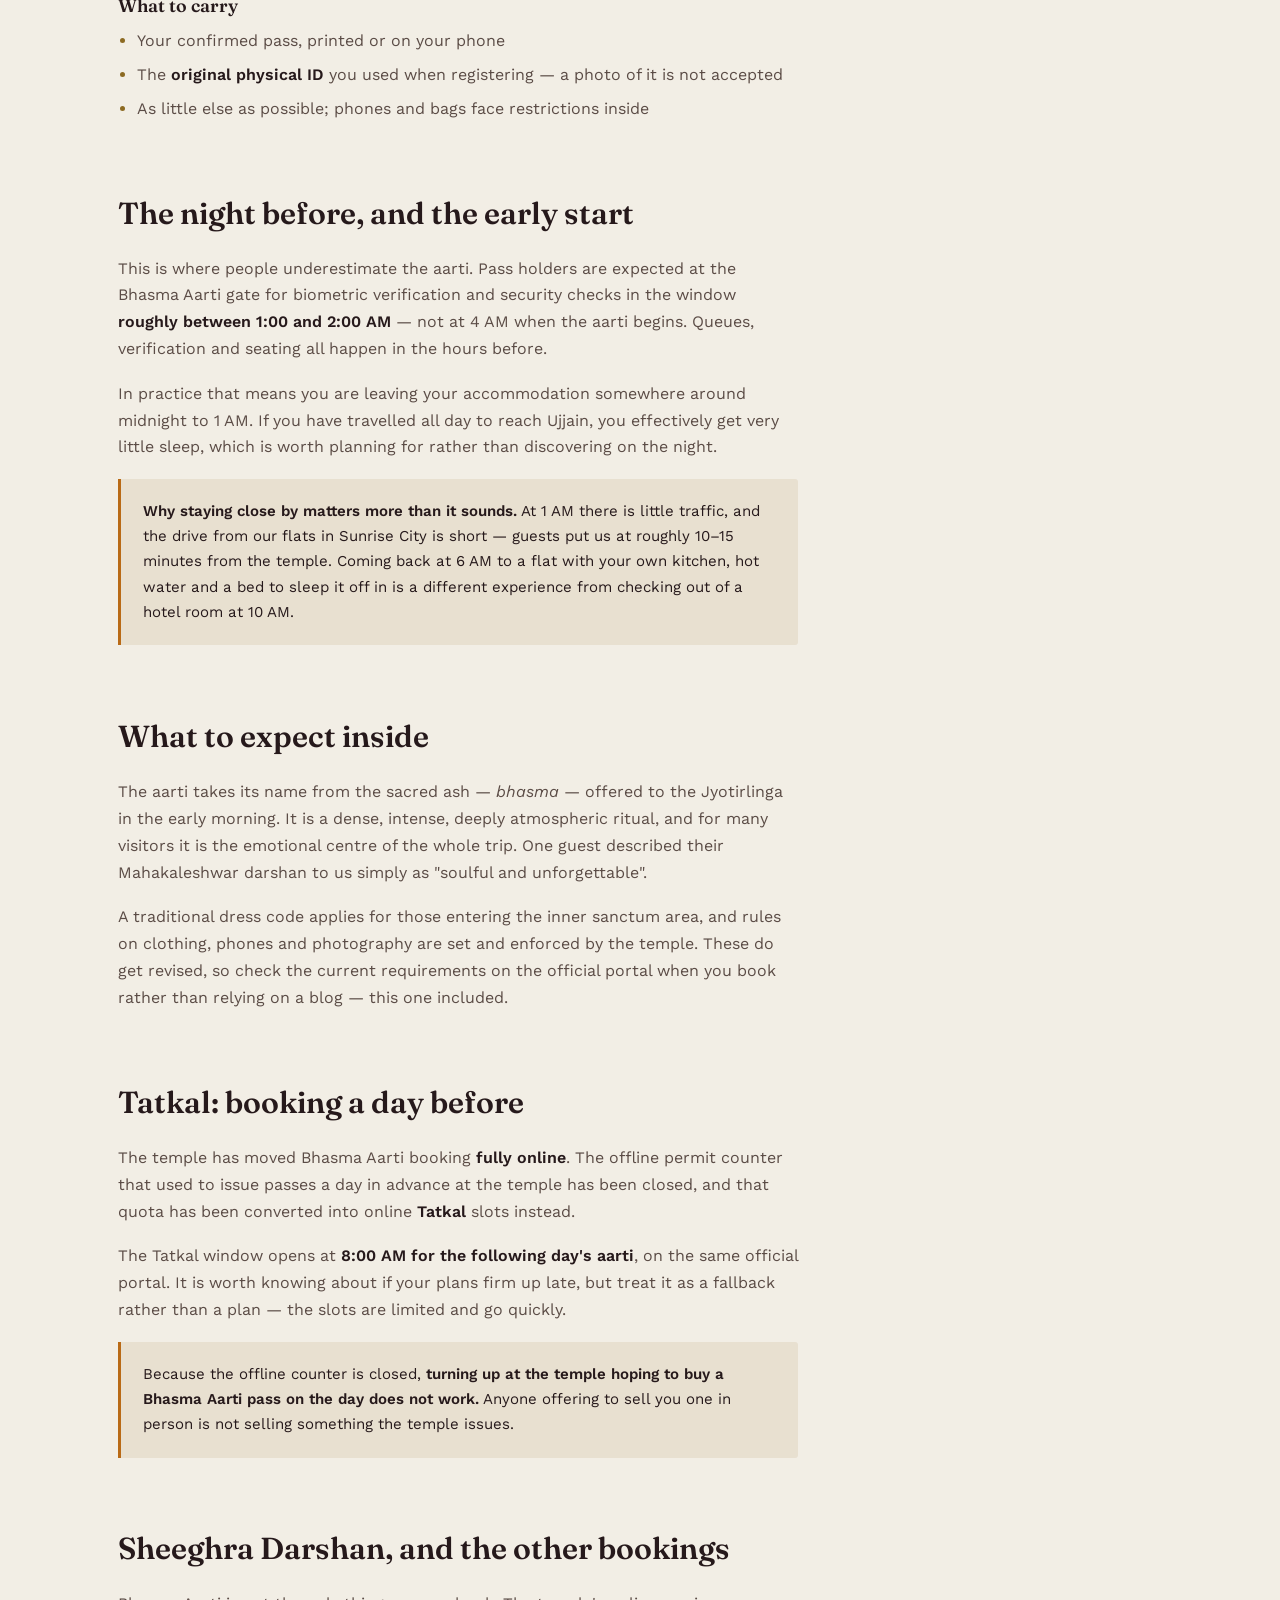
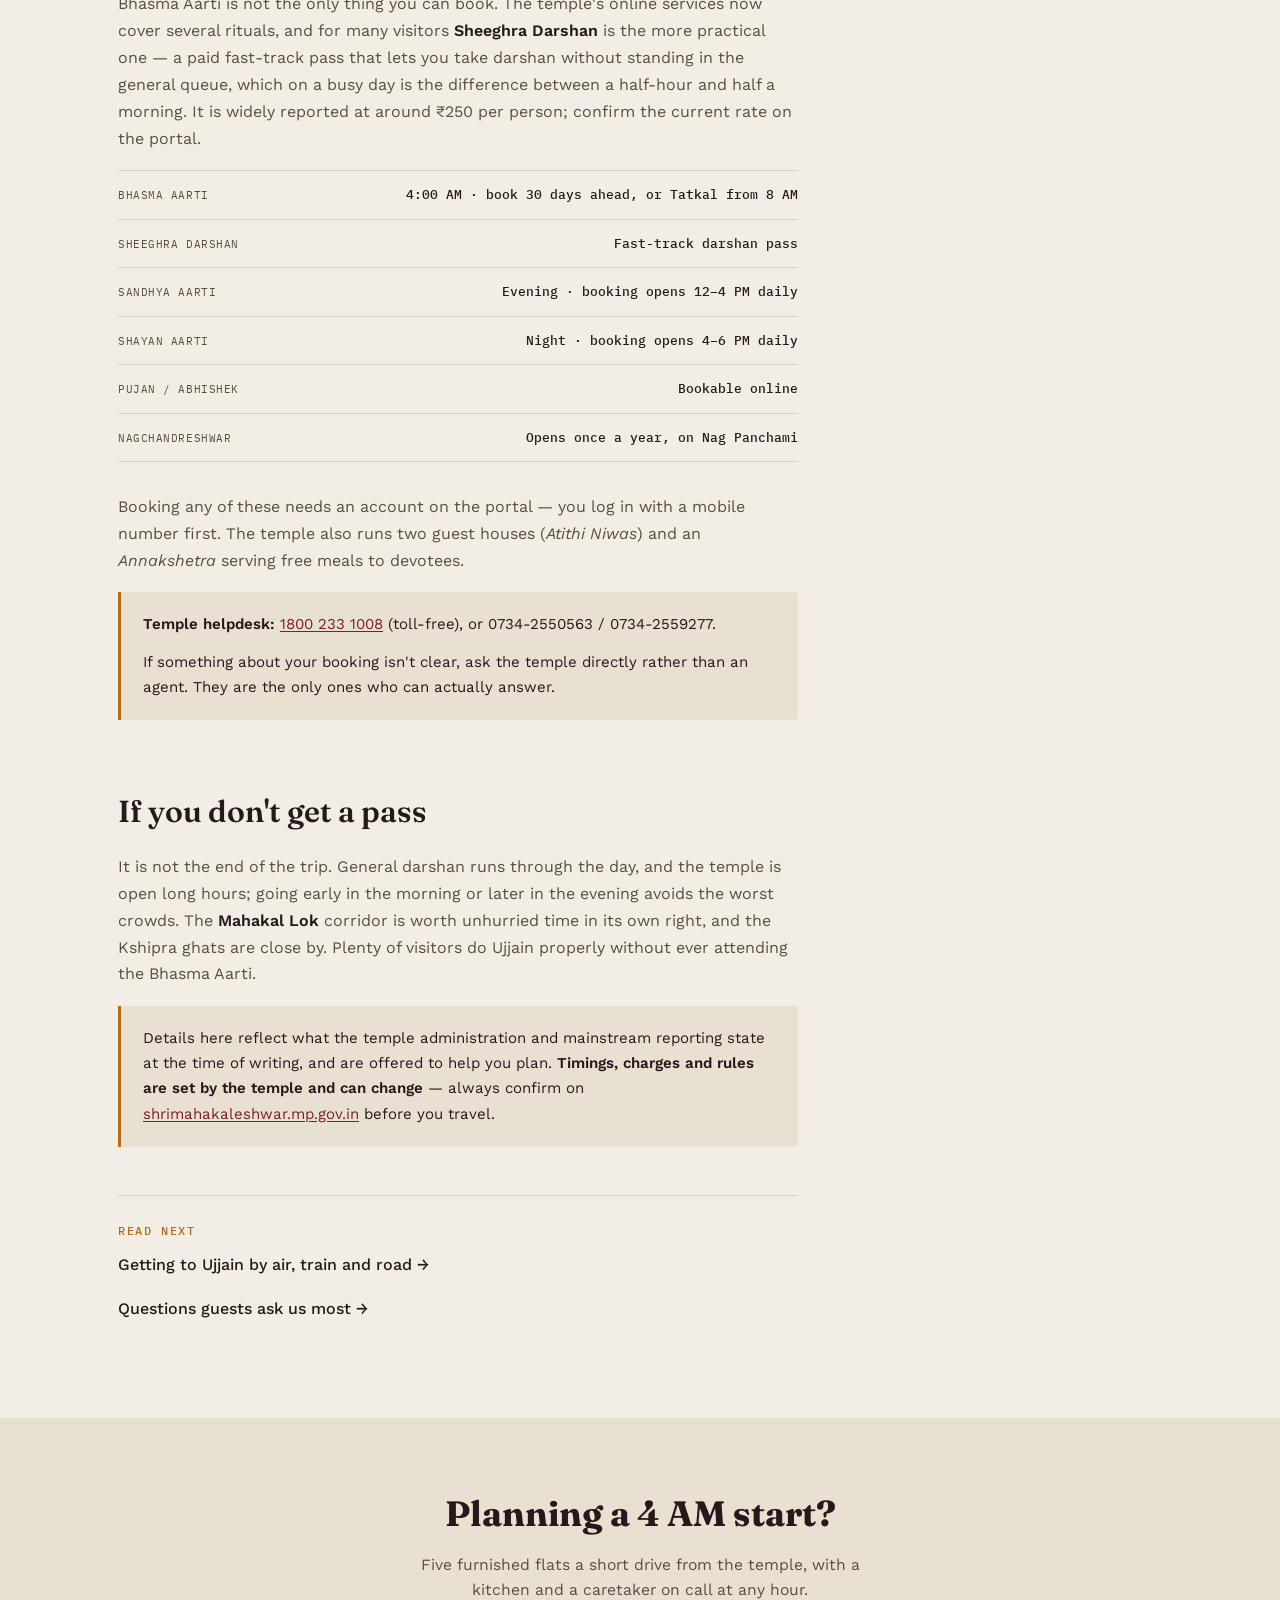
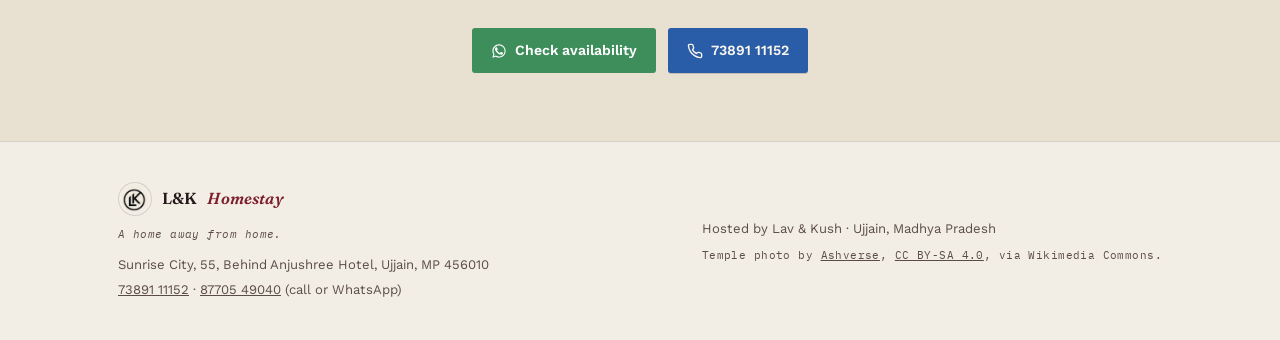
==== commit 2f5d41f2: "Add top-bar nav, temple photos, and official temple service details Top bar: nav links beside the lo" ====
--- a/bhasma-aarti.html
+++ b/bhasma-aarti.html
@@ -16,12 +16,12 @@
 </script>
 
 <title>Mahakal Bhasma Aarti — Booking, Timing &amp; What to Expect</title>
-<meta name="description" content="A practical guide to the Bhasma Aarti at Mahakaleshwar, Ujjain: the 4 AM timing, how passes are booked on the official MP government portal, when the window opens, reporting time and what to carry.">
+<meta name="description" content="Bhasma Aarti at Mahakaleshwar, Ujjain: the 4 AM timing, booking on the official MP government portal, the 8 AM Tatkal window, Sheeghra Darshan, reporting time and what to carry.">
 <link rel="canonical" href="https://lkhomestay.co.in/bhasma-aarti.html">
 <meta name="robots" content="index, follow, max-image-preview:large">
 <meta property="og:site_name" content="L&amp;K Homestay">
 <meta property="og:title" content="Mahakal Bhasma Aarti — Booking, Timing &amp; What to Expect">
-<meta property="og:description" content="The 4 AM ritual, how passes really work, and how to plan the early start.">
+<meta property="og:description" content="The 4 AM ritual, how passes and Tatkal really work, Sheeghra Darshan, and how to plan the early start.">
 <meta property="og:image" content="https://lkhomestay.co.in/images/hero.jpg">
 <meta property="og:url" content="https://lkhomestay.co.in/bhasma-aarti.html">
 <meta property="og:type" content="article">
@@ -36,9 +36,16 @@
 
 <div class="topbar">
   <div class="wrap">
-    <a class="brand" href="/" style="text-decoration:none;"><img src="images/logo-mark.png" alt="" width="34" height="34">L&amp;K <em>Homestay</em></a>
-    <nav>
-      <a class="btn btn-ghost" href="/">The stay</a>
+    <div class="topbar-left">
+      <a class="brand" href="index.html" style="text-decoration:none;"><img src="images/logo-mark.png" alt="" width="34" height="34">L&amp;K <em>Homestay</em></a>
+      <nav class="topnav">
+        <a href="index.html#stay">The stay</a>
+        <a href="bhasma-aarti.html" class="is-active">Bhasma Aarti</a>
+        <a href="how-to-reach-ujjain.html">Getting here</a>
+        <a href="faq.html">FAQ</a>
+      </nav>
+    </div>
+    <nav class="topbar-cta">
       <a class="btn btn-wa" href="https://wa.me/917389111152?text=Hi%20Lav%20%26%20Kush%2C%20I%27d%20like%20to%20check%20availability%20at%20L%26K%20Homestay" target="_blank" rel="noopener">
         <svg viewBox="0 0 24 24" fill="currentColor" aria-hidden="true"><path d="M17.472 14.382c-.297-.149-1.758-.867-2.03-.967-.273-.099-.471-.148-.67.15-.197.297-.767.966-.94 1.164-.173.199-.347.223-.644.075-.297-.15-1.255-.463-2.39-1.475-.883-.788-1.48-1.761-1.653-2.059-.173-.297-.018-.458.13-.606.134-.133.298-.347.446-.52.149-.174.198-.298.298-.497.099-.198.05-.371-.025-.52-.075-.149-.669-1.612-.916-2.207-.242-.579-.487-.5-.669-.51-.173-.008-.371-.01-.57-.01-.198 0-.52.074-.792.372-.272.297-1.04 1.016-1.04 2.479 0 1.462 1.065 2.875 1.213 3.074.149.198 2.096 3.2 5.077 4.487.709.306 1.262.489 1.694.625.712.227 1.36.195 1.871.118.571-.085 1.758-.719 2.006-1.413.248-.694.248-1.289.173-1.413-.074-.124-.272-.198-.57-.347z"/><path d="M12.04 2C6.58 2 2.13 6.45 2.13 11.91c0 1.81.48 3.55 1.38 5.08L2 22l5.16-1.48a9.9 9.9 0 0 0 4.88 1.28h.004c5.46 0 9.91-4.45 9.91-9.91C21.95 6.45 17.5 2 12.04 2zm0 18.13h-.003a8.2 8.2 0 0 1-4.19-1.15l-.3-.18-3.11.89.9-3.04-.2-.32a8.2 8.2 0 0 1-1.26-4.42c0-4.55 3.7-8.25 8.26-8.25 2.2 0 4.28.86 5.84 2.42a8.2 8.2 0 0 1 2.42 5.84c0 4.55-3.71 8.26-8.27 8.26z"/></svg>
         WhatsApp
@@ -51,9 +58,10 @@
   </div>
 </div>
 
-<header class="page-head">
-  <div class="wrap">
-    <div class="crumb"><a href="/">L&amp;K Homestay</a> &rsaquo; Bhasma Aarti</div>
+<header class="page-head has-photo">
+  <div class="backdrop"><img src="images/temple-night.jpg" alt="Mahakaleshwar Temple, Ujjain, at night" width="1600" height="900"></div>
+  <div class="wrap">
+    <div class="crumb"><a href="index.html">L&amp;K Homestay</a> &rsaquo; Bhasma Aarti</div>
     <span class="eyebrow on-dusk">Ujjain guides</span>
     <h1>The Bhasma Aarti, and how the pass actually works.</h1>
     <p>The 4 AM ritual at Mahakaleshwar is the reason a great many people come to Ujjain at all. It is also the part of the trip most often got wrong &mdash; usually by booking too late, or paying the wrong website.</p>
@@ -108,6 +116,36 @@
 
       <p>A traditional dress code applies for those entering the inner sanctum area, and rules on clothing, phones and photography are set and enforced by the temple. These do get revised, so check the current requirements on the official portal when you book rather than relying on a blog &mdash; this one included.</p>
 
+      <h2>Tatkal: booking a day before</h2>
+
+      <p>The temple has moved Bhasma Aarti booking <strong>fully online</strong>. The offline permit counter that used to issue passes a day in advance at the temple has been closed, and that quota has been converted into online <strong>Tatkal</strong> slots instead.</p>
+
+      <p>The Tatkal window opens at <strong>8:00 AM for the following day's aarti</strong>, on the same official portal. It is worth knowing about if your plans firm up late, but treat it as a fallback rather than a plan &mdash; the slots are limited and go quickly.</p>
+
+      <div class="callout">
+        <p>Because the offline counter is closed, <strong>turning up at the temple hoping to buy a Bhasma Aarti pass on the day does not work.</strong> Anyone offering to sell you one in person is not selling something the temple issues.</p>
+      </div>
+
+      <h2>Sheeghra Darshan, and the other bookings</h2>
+
+      <p>Bhasma Aarti is not the only thing you can book. The temple's online services now cover several rituals, and for many visitors <strong>Sheeghra Darshan</strong> is the more practical one &mdash; a paid fast-track pass that lets you take darshan without standing in the general queue, which on a busy day is the difference between a half-hour and half a morning. It is widely reported at around ₹250 per person; confirm the current rate on the portal.</p>
+
+      <div class="keyfacts">
+        <div><span class="k">Bhasma Aarti</span><span class="v">4:00 AM &middot; book 30 days ahead, or Tatkal from 8 AM</span></div>
+        <div><span class="k">Sheeghra Darshan</span><span class="v">Fast-track darshan pass</span></div>
+        <div><span class="k">Sandhya Aarti</span><span class="v">Evening &middot; booking opens 12&ndash;4 PM daily</span></div>
+        <div><span class="k">Shayan Aarti</span><span class="v">Night &middot; booking opens 4&ndash;6 PM daily</span></div>
+        <div><span class="k">Pujan / Abhishek</span><span class="v">Bookable online</span></div>
+        <div><span class="k">Nagchandreshwar</span><span class="v">Opens once a year, on Nag Panchami</span></div>
+      </div>
+
+      <p>Booking any of these needs an account on the portal &mdash; you log in with a mobile number first. The temple also runs two guest houses (<em>Atithi Niwas</em>) and an <em>Annakshetra</em> serving free meals to devotees.</p>
+
+      <div class="callout">
+        <p><strong>Temple helpdesk:</strong> <a href="tel:18002331008">1800 233 1008</a> (toll-free), or 0734-2550563 / 0734-2559277.</p>
+        <p>If something about your booking isn't clear, ask the temple directly rather than an agent. They are the only ones who can actually answer.</p>
+      </div>
+
       <h2>If you don't get a pass</h2>
 
       <p>It is not the end of the trip. General darshan runs through the day, and the temple is open long hours; going early in the morning or later in the evening avoids the worst crowds. The <strong>Mahakal Lok</strong> corridor is worth unhurried time in its own right, and the Kshipra ghats are close by. Plenty of visitors do Ujjain properly without ever attending the Bhasma Aarti.</p>
@@ -153,7 +191,10 @@
       <p style="margin-top:10px;">Sunrise City, 55, Behind Anjushree Hotel, Ujjain, MP 456010</p>
       <p style="margin-top:4px;"><a href="tel:+917389111152">73891 11152</a> &middot; <a href="tel:+918770549040">87705 49040</a> (call or WhatsApp)</p>
     </div>
-    <p>Hosted by Lav &amp; Kush &middot; Ujjain, Madhya Pradesh</p>
+    <div>
+      <p>Hosted by Lav &amp; Kush &middot; Ujjain, Madhya Pradesh</p>
+      <p class="photo-credit" style="margin-top:8px;">Temple photo by <a href="https://commons.wikimedia.org/wiki/File:Mahakaleshwar_Temple,_Ujjain.jpg" target="_blank" rel="noopener">Ashverse</a>, <a href="https://creativecommons.org/licenses/by-sa/4.0/" target="_blank" rel="noopener">CC BY-SA 4.0</a>, via Wikimedia Commons.</p>
+    </div>
   </div>
 </footer>
 
--- a/styles.css
+++ b/styles.css
@@ -561,3 +561,87 @@
   .more-reading ul { list-style: none; padding: 0; margin: 0; display: grid; gap: 10px; }
   .more-reading a { color: var(--ink); text-decoration: none; font-weight: 500; }
   .more-reading a:hover { color: var(--maroon); text-decoration: underline; }
+
+  /* ---------- trip guides (homepage) ---------- */
+  .guide-grid {
+    display: grid; grid-template-columns: repeat(3, 1fr);
+    gap: clamp(16px,2.5vw,24px);
+  }
+  .guide-grid > * { min-width: 0; }
+  .guide-card {
+    display: flex; flex-direction: column;
+    background: var(--surface); border: 1px solid var(--line); border-radius: 3px;
+    padding: 28px; text-decoration: none; color: var(--ink);
+    transition: border-color .15s ease, transform .15s ease, box-shadow .15s ease;
+  }
+  .guide-card:hover {
+    border-color: var(--brass); transform: translateY(-2px);
+    box-shadow: 0 6px 18px rgba(38,25,27,0.07);
+  }
+  .guide-card:focus-visible { outline: 2px solid var(--marigold); outline-offset: 3px; }
+  .guide-card .eyebrow { display: block; margin-bottom: 12px; }
+  .guide-card h3 { font-size: 1.18rem; font-weight: 600; margin-bottom: 10px; }
+  .guide-card p { font-size: 0.92rem; color: var(--ink-soft); margin: 0 0 18px; flex: 1; line-height: 1.6; }
+  .guide-card .go {
+    font-family: 'IBM Plex Mono', monospace; font-size: 0.76rem;
+    letter-spacing: 0.06em; text-transform: uppercase;
+    color: var(--maroon); font-weight: 500;
+  }
+
+  /* readable inline links on the dark band */
+  .loc-copy .inline-links { margin-top: 26px; font-size: 0.95rem; color: rgba(244,239,228,0.82); }
+  .loc-copy .inline-links a {
+    color: var(--dusk-ink); text-decoration: underline;
+    text-underline-offset: 3px; font-weight: 500;
+  }
+  .loc-copy .inline-links a:hover { color: #E9C482; }
+
+  /* footer navigation */
+  .footer-nav { display: grid; gap: 9px; align-content: start; }
+  .footer-nav a {
+    font-size: 0.88rem; color: var(--ink); text-decoration: none;
+    border-bottom: 1px solid var(--line); padding-bottom: 3px; width: fit-content;
+  }
+  .footer-nav a:hover { color: var(--maroon); border-color: var(--maroon); }
+  .footer-nav .eyebrow { display: block; margin-bottom: 4px; }
+
+  @media (max-width: 860px) {
+    .guide-grid { grid-template-columns: 1fr; }
+  }
+
+  /* ---------- top bar navigation ---------- */
+  .topbar-left {
+    display: flex; align-items: center;
+    gap: clamp(18px, 3vw, 34px); min-width: 0;
+  }
+  .topnav { display: flex; gap: clamp(14px, 1.8vw, 24px); }
+  .topnav a {
+    font-size: 0.88rem; font-weight: 500; color: var(--ink);
+    text-decoration: none; white-space: nowrap;
+    padding-bottom: 3px; border-bottom: 1.5px solid transparent;
+    transition: color .15s ease, border-color .15s ease;
+  }
+  .topnav a:hover { color: var(--maroon); border-bottom-color: var(--maroon); }
+  .topnav a:focus-visible { outline: 2px solid var(--marigold); outline-offset: 3px; }
+
+  /* .topbar nav {display:flex} is (0,1,1) and outranks a bare .topnav (0,1,0),
+     so this hide rule must be at least as specific to win. */
+  @media (max-width: 1020px) { .topbar .topnav { display: none; } }
+  .topnav a.is-active { color: var(--maroon); border-bottom-color: var(--maroon); }
+
+  /* ---------- page header with photo ---------- */
+  .page-head.has-photo {
+    position: relative; isolation: isolate; overflow: hidden;
+    padding-top: clamp(72px,10vw,120px); padding-bottom: clamp(60px,8vw,96px);
+  }
+  .page-head.has-photo .backdrop { position: absolute; inset: 0; z-index: -2; }
+  .page-head.has-photo .backdrop img { width: 100%; height: 100%; object-fit: cover; }
+  .page-head.has-photo::before {
+    content: ""; position: absolute; inset: 0; z-index: -1;
+    background: linear-gradient(180deg, rgba(14,22,38,0.78) 0%, rgba(14,22,38,0.72) 45%, rgba(14,22,38,0.9) 100%);
+  }
+  .photo-credit {
+    font-family: 'IBM Plex Mono', monospace; font-size: 0.66rem;
+    letter-spacing: 0.04em; color: var(--ink-soft); margin: 0;
+  }
+  .photo-credit a { color: var(--ink-soft); }
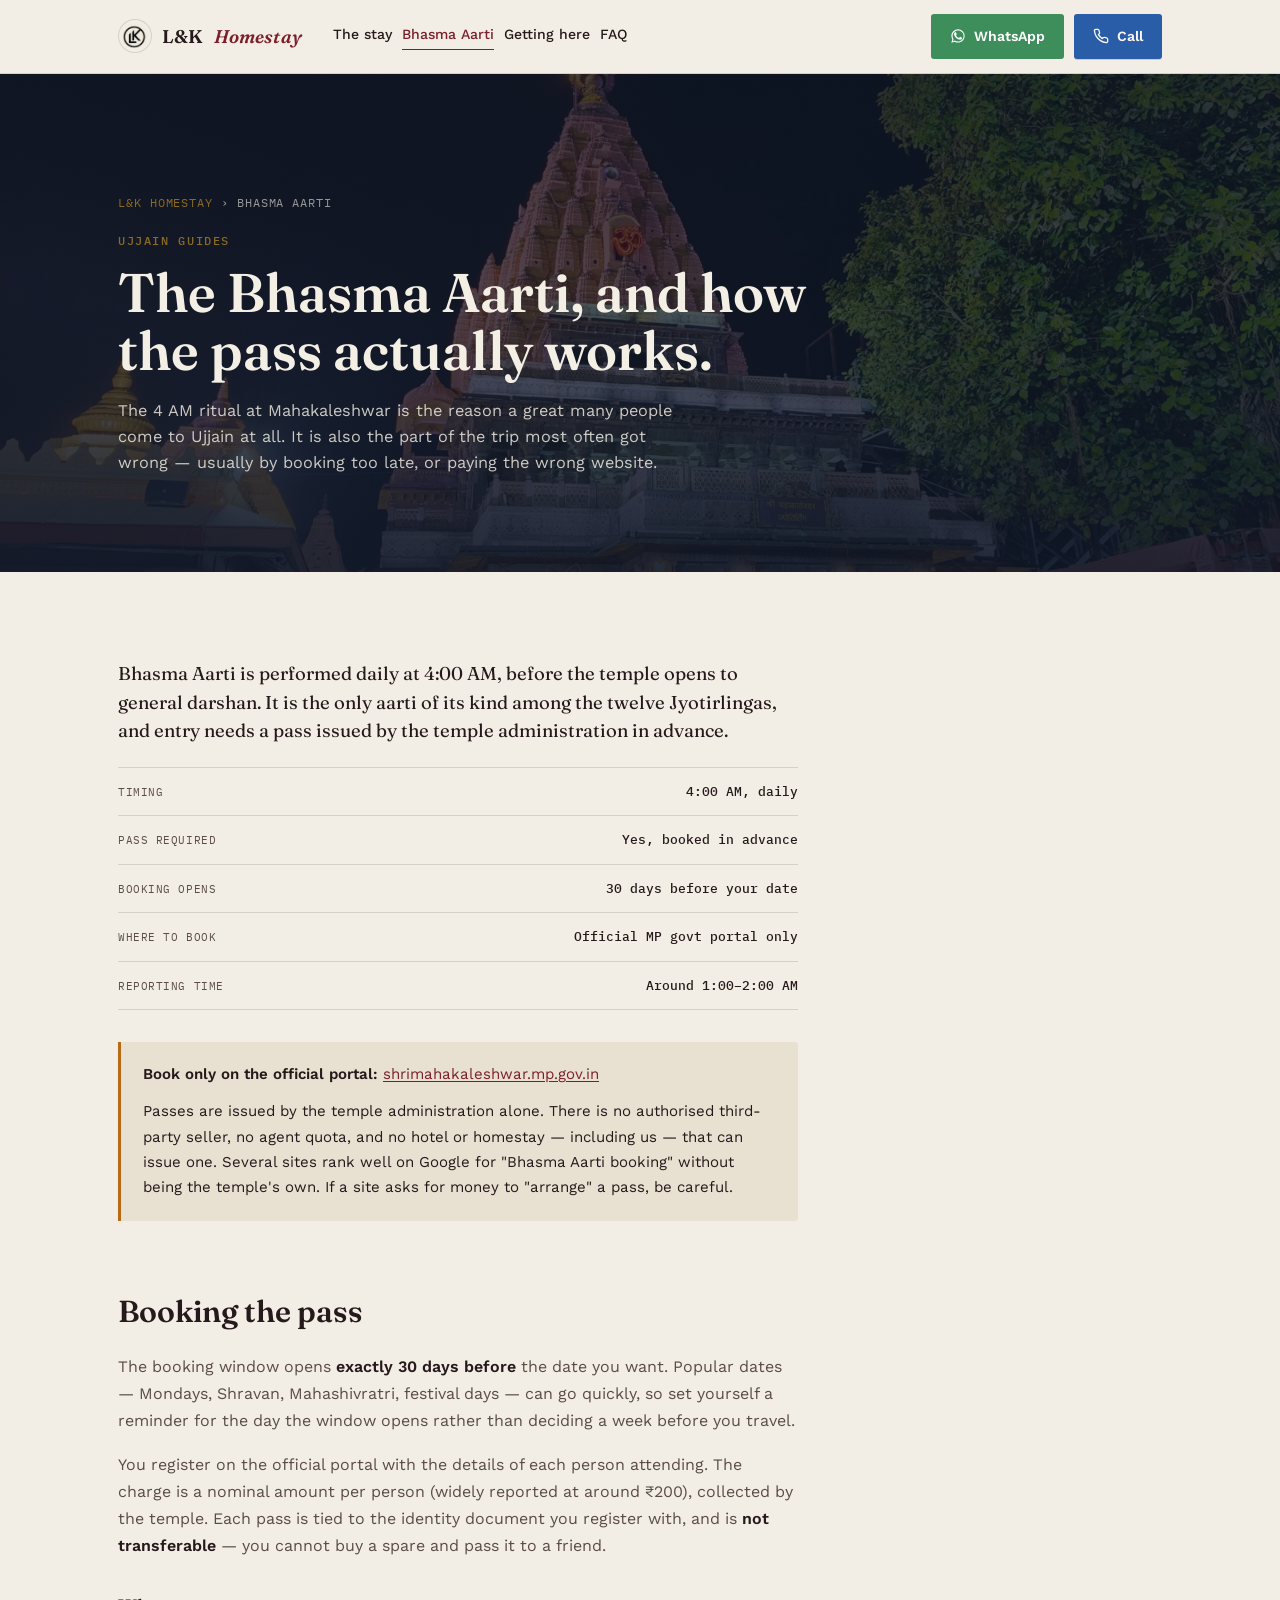
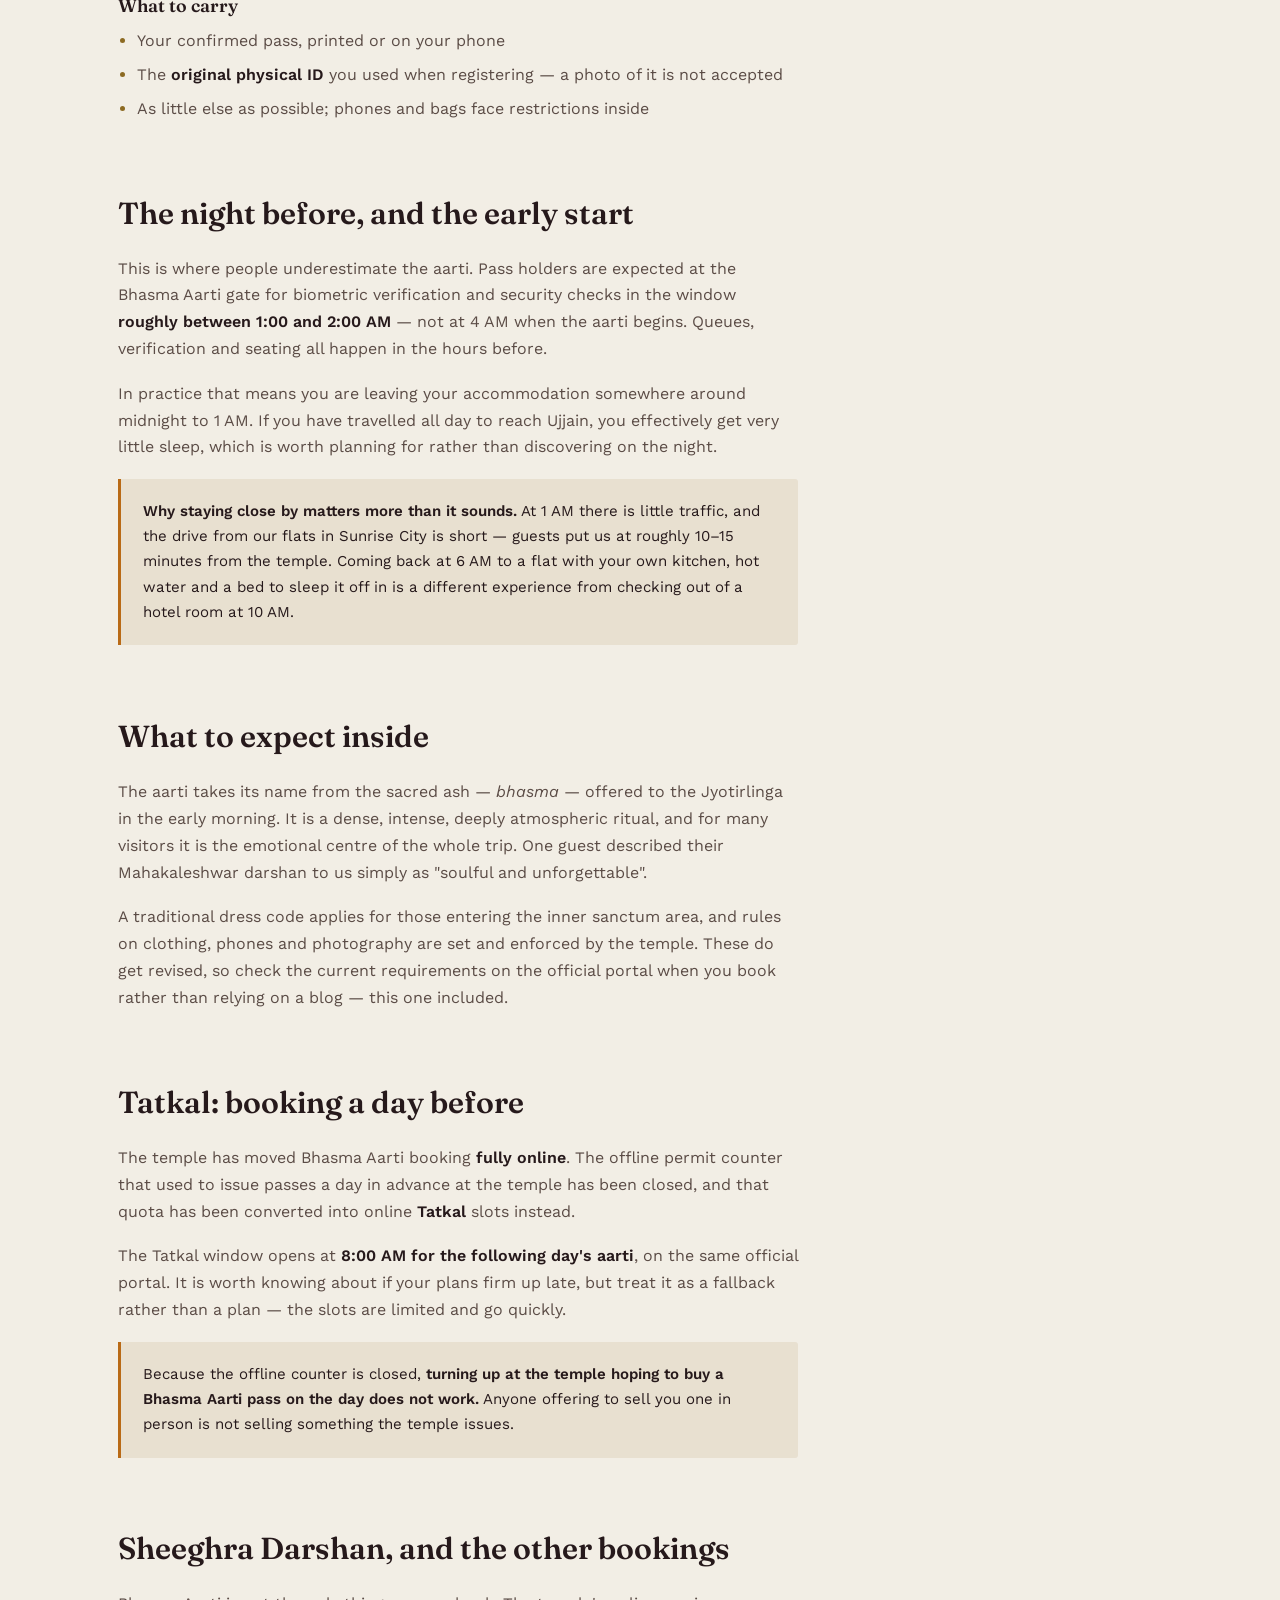
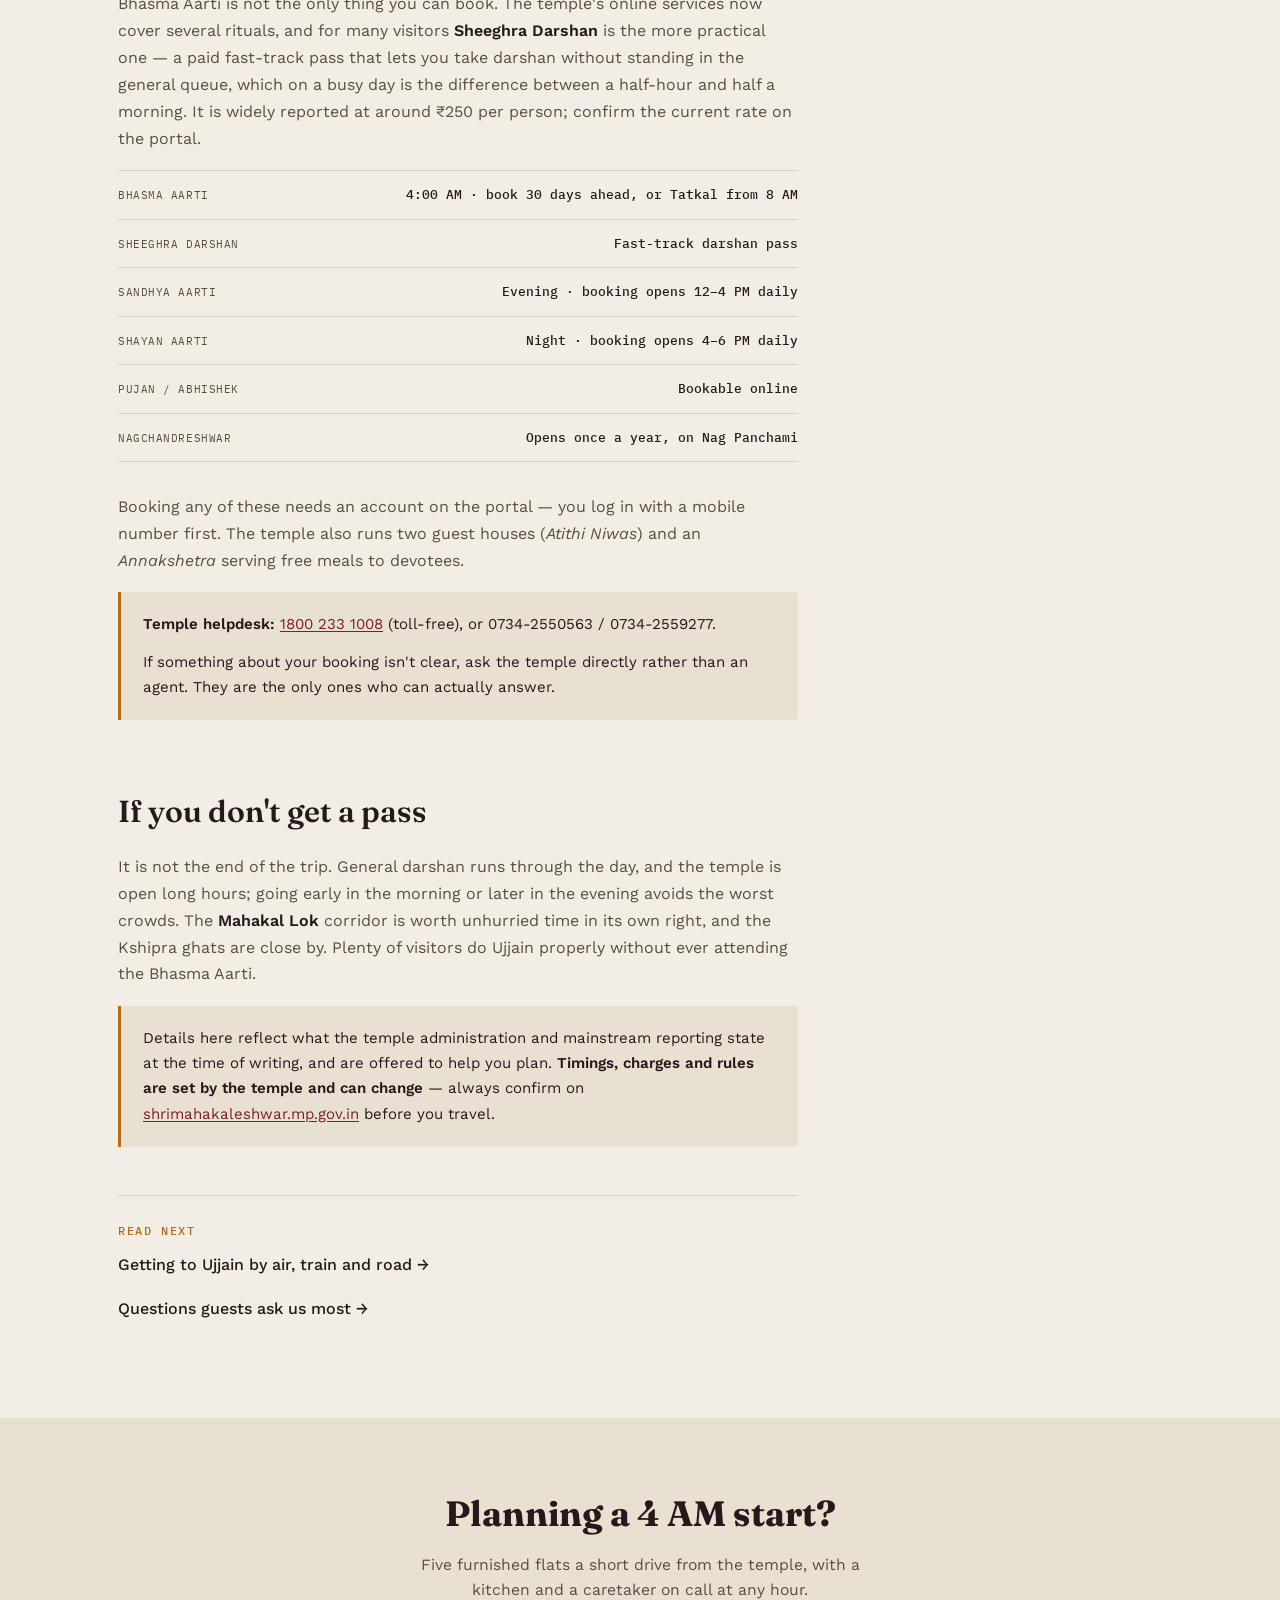
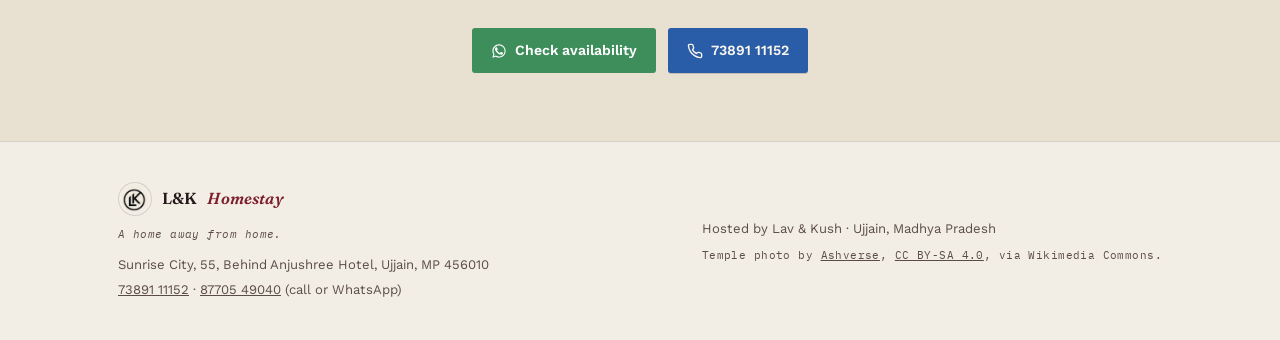
==== commit f208586f: "Show the nav on mobile instead of hiding it Hiding .topnav below 1020px left phones with no route to" ====
--- a/bhasma-aarti.html
+++ b/bhasma-aarti.html
@@ -36,15 +36,13 @@
 
 <div class="topbar">
   <div class="wrap">
-    <div class="topbar-left">
-      <a class="brand" href="index.html" style="text-decoration:none;"><img src="images/logo-mark.png" alt="" width="34" height="34">L&amp;K <em>Homestay</em></a>
-      <nav class="topnav">
-        <a href="index.html#stay">The stay</a>
-        <a href="bhasma-aarti.html" class="is-active">Bhasma Aarti</a>
-        <a href="how-to-reach-ujjain.html">Getting here</a>
-        <a href="faq.html">FAQ</a>
-      </nav>
-    </div>
+    <a class="brand" href="index.html" style="text-decoration:none;"><img src="images/logo-mark.png" alt="" width="34" height="34">L&amp;K <em>Homestay</em></a>
+    <nav class="topnav">
+      <a href="index.html#stay">The stay</a>
+      <a href="bhasma-aarti.html" class="is-active">Bhasma Aarti</a>
+      <a href="how-to-reach-ujjain.html">Getting here</a>
+      <a href="faq.html">FAQ</a>
+    </nav>
     <nav class="topbar-cta">
       <a class="btn btn-wa" href="https://wa.me/917389111152?text=Hi%20Lav%20%26%20Kush%2C%20I%27d%20like%20to%20check%20availability%20at%20L%26K%20Homestay" target="_blank" rel="noopener">
         <svg viewBox="0 0 24 24" fill="currentColor" aria-hidden="true"><path d="M17.472 14.382c-.297-.149-1.758-.867-2.03-.967-.273-.099-.471-.148-.67.15-.197.297-.767.966-.94 1.164-.173.199-.347.223-.644.075-.297-.15-1.255-.463-2.39-1.475-.883-.788-1.48-1.761-1.653-2.059-.173-.297-.018-.458.13-.606.134-.133.298-.347.446-.52.149-.174.198-.298.298-.497.099-.198.05-.371-.025-.52-.075-.149-.669-1.612-.916-2.207-.242-.579-.487-.5-.669-.51-.173-.008-.371-.01-.57-.01-.198 0-.52.074-.792.372-.272.297-1.04 1.016-1.04 2.479 0 1.462 1.065 2.875 1.213 3.074.149.198 2.096 3.2 5.077 4.487.709.306 1.262.489 1.694.625.712.227 1.36.195 1.871.118.571-.085 1.758-.719 2.006-1.413.248-.694.248-1.289.173-1.413-.074-.124-.272-.198-.57-.347z"/><path d="M12.04 2C6.58 2 2.13 6.45 2.13 11.91c0 1.81.48 3.55 1.38 5.08L2 22l5.16-1.48a9.9 9.9 0 0 0 4.88 1.28h.004c5.46 0 9.91-4.45 9.91-9.91C21.95 6.45 17.5 2 12.04 2zm0 18.13h-.003a8.2 8.2 0 0 1-4.19-1.15l-.3-.18-3.11.89.9-3.04-.2-.32a8.2 8.2 0 0 1-1.26-4.42c0-4.55 3.7-8.25 8.26-8.25 2.2 0 4.28.86 5.84 2.42a8.2 8.2 0 0 1 2.42 5.84c0 4.55-3.71 8.26-8.27 8.26z"/></svg>
--- a/styles.css
+++ b/styles.css
@@ -99,9 +99,11 @@
     border-bottom: 1px solid var(--line);
   }
   .topbar .wrap {
-    display: flex; align-items: center; justify-content: space-between;
-    padding-top: 14px; padding-bottom: 14px; gap: 12px;
-  }
+    display: flex; align-items: center;
+    padding-top: 14px; padding-bottom: 14px;
+    gap: clamp(14px, 2.4vw, 32px);
+  }
+  .topbar-cta { margin-left: auto; }
   .brand {
     display: inline-flex; align-items: center; gap: 10px;
     font-family: 'Fraunces', serif;
@@ -624,9 +626,23 @@
   .topnav a:hover { color: var(--maroon); border-bottom-color: var(--maroon); }
   .topnav a:focus-visible { outline: 2px solid var(--marigold); outline-offset: 3px; }
 
-  /* .topbar nav {display:flex} is (0,1,1) and outranks a bare .topnav (0,1,0),
-     so this hide rule must be at least as specific to win. */
-  @media (max-width: 1020px) { .topbar .topnav { display: none; } }
+  /* Below 1020px the nav drops to its own full-width row under the logo and
+     CTAs, rather than being hidden — on phones it is the only way to reach the
+     guide pages. Selectors here are .topbar .topnav (0,2,0) because the older
+     .topbar nav {display:flex} is (0,1,1) and outranks a bare .topnav (0,1,0). */
+  @media (max-width: 1020px) {
+    .topbar .wrap { flex-wrap: wrap; padding-bottom: 0; gap: 12px; }
+    .topbar .topnav {
+      order: 3; flex-basis: 100%;
+      margin-top: 2px; padding: 9px 0 10px;
+      border-top: 1px solid var(--line);
+      gap: clamp(16px, 4.6vw, 26px);
+      overflow-x: auto; scrollbar-width: none;
+      -webkit-overflow-scrolling: touch;
+    }
+    .topbar .topnav::-webkit-scrollbar { display: none; }
+    .topbar .topnav a { font-size: 0.83rem; padding-bottom: 2px; }
+  }
   .topnav a.is-active { color: var(--maroon); border-bottom-color: var(--maroon); }
 
   /* ---------- page header with photo ---------- */
@@ -645,3 +661,10 @@
     letter-spacing: 0.04em; color: var(--ink-soft); margin: 0;
   }
   .photo-credit a { color: var(--ink-soft); }
+
+  /* At the very narrowest widths, tighten the nav row so all four items fit
+     without the last one being clipped (it was ~15px over at 320px). */
+  @media (max-width: 345px) {
+    .topbar .topnav { gap: 10px; }
+    .topbar .topnav a { font-size: 0.79rem; }
+  }
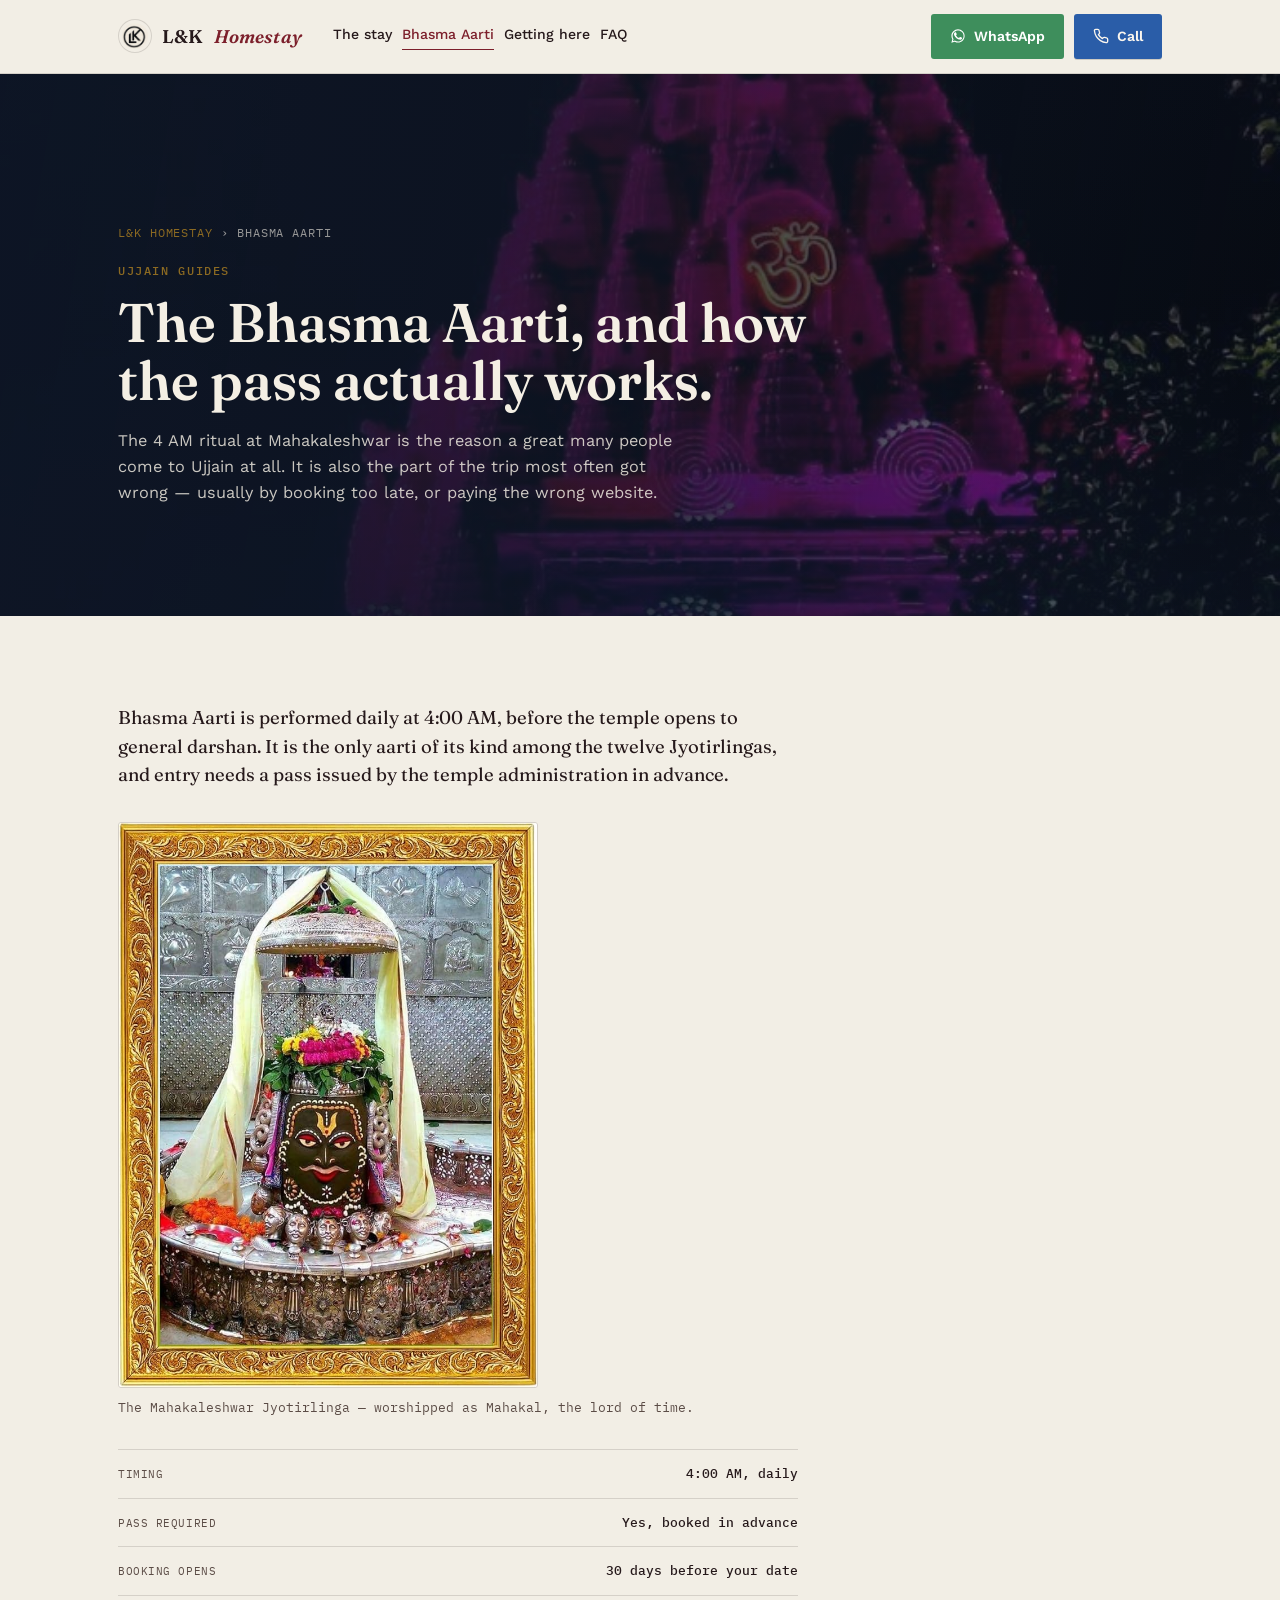
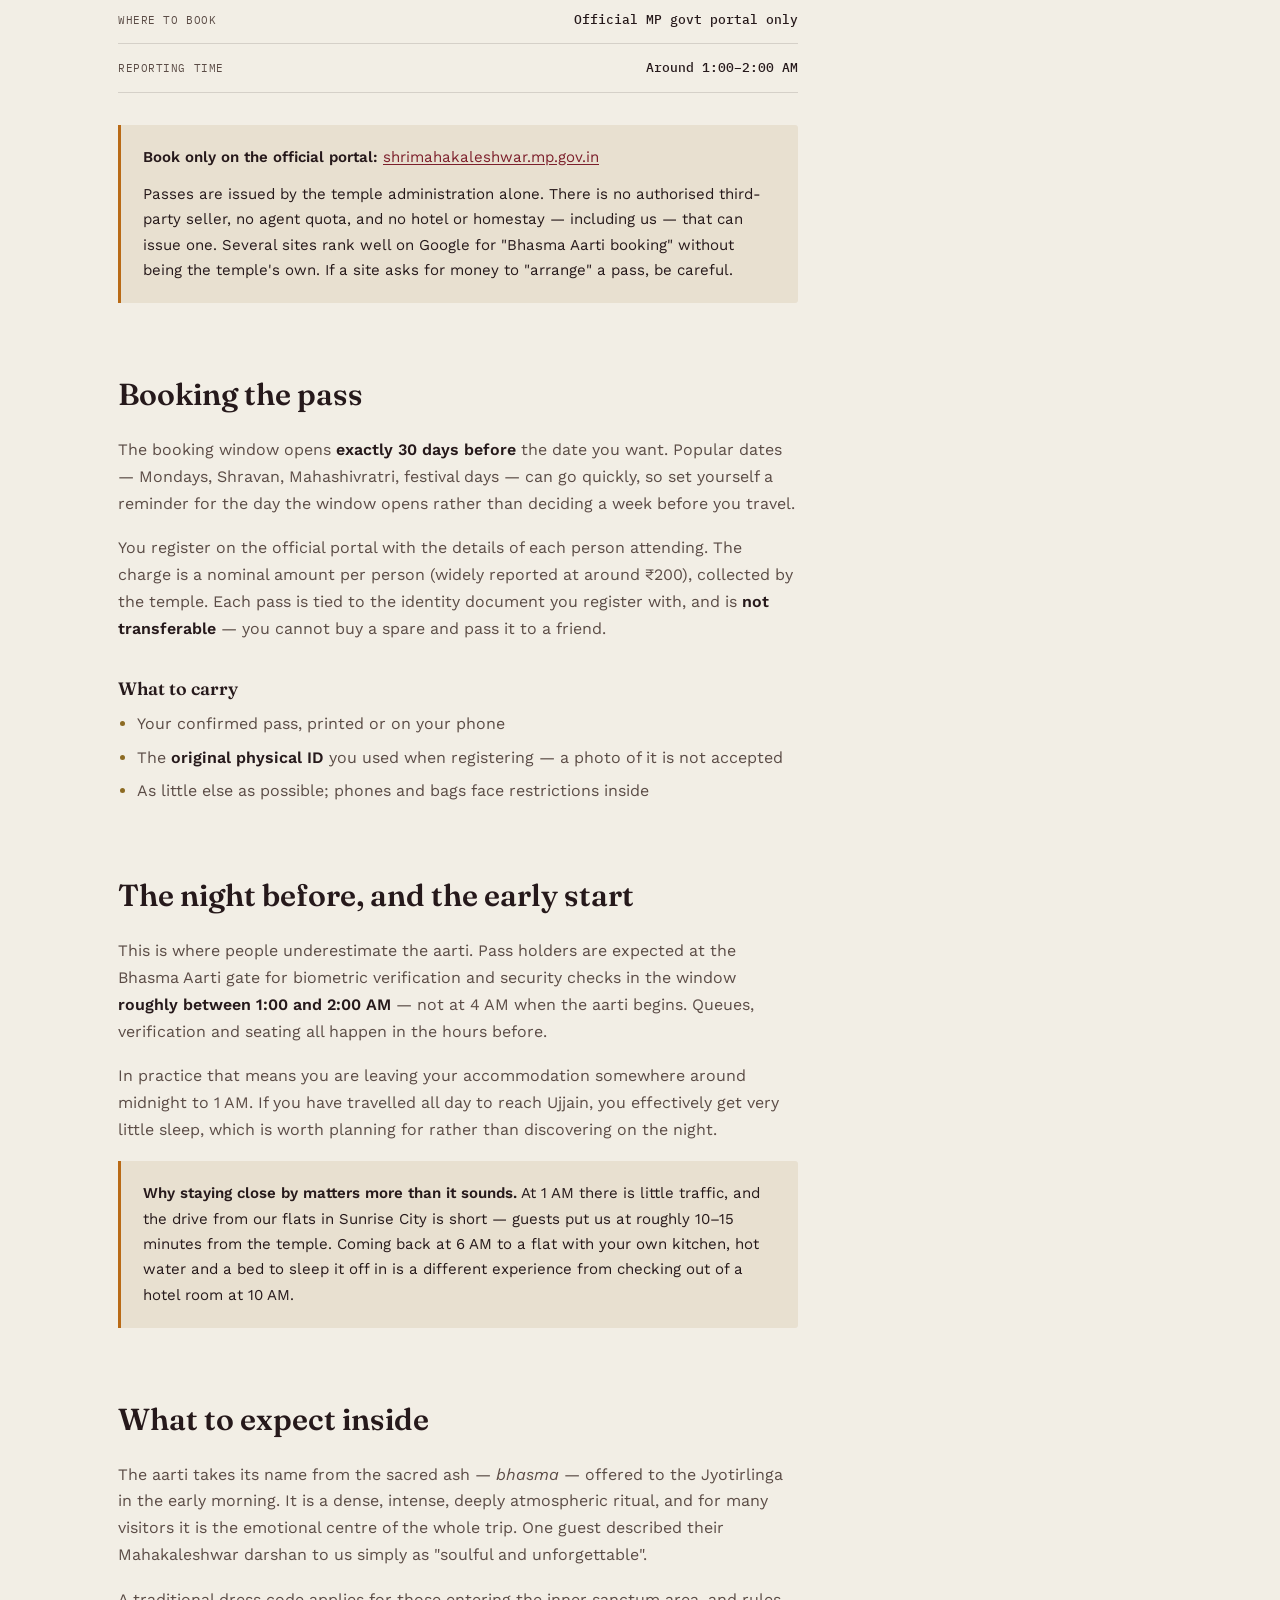
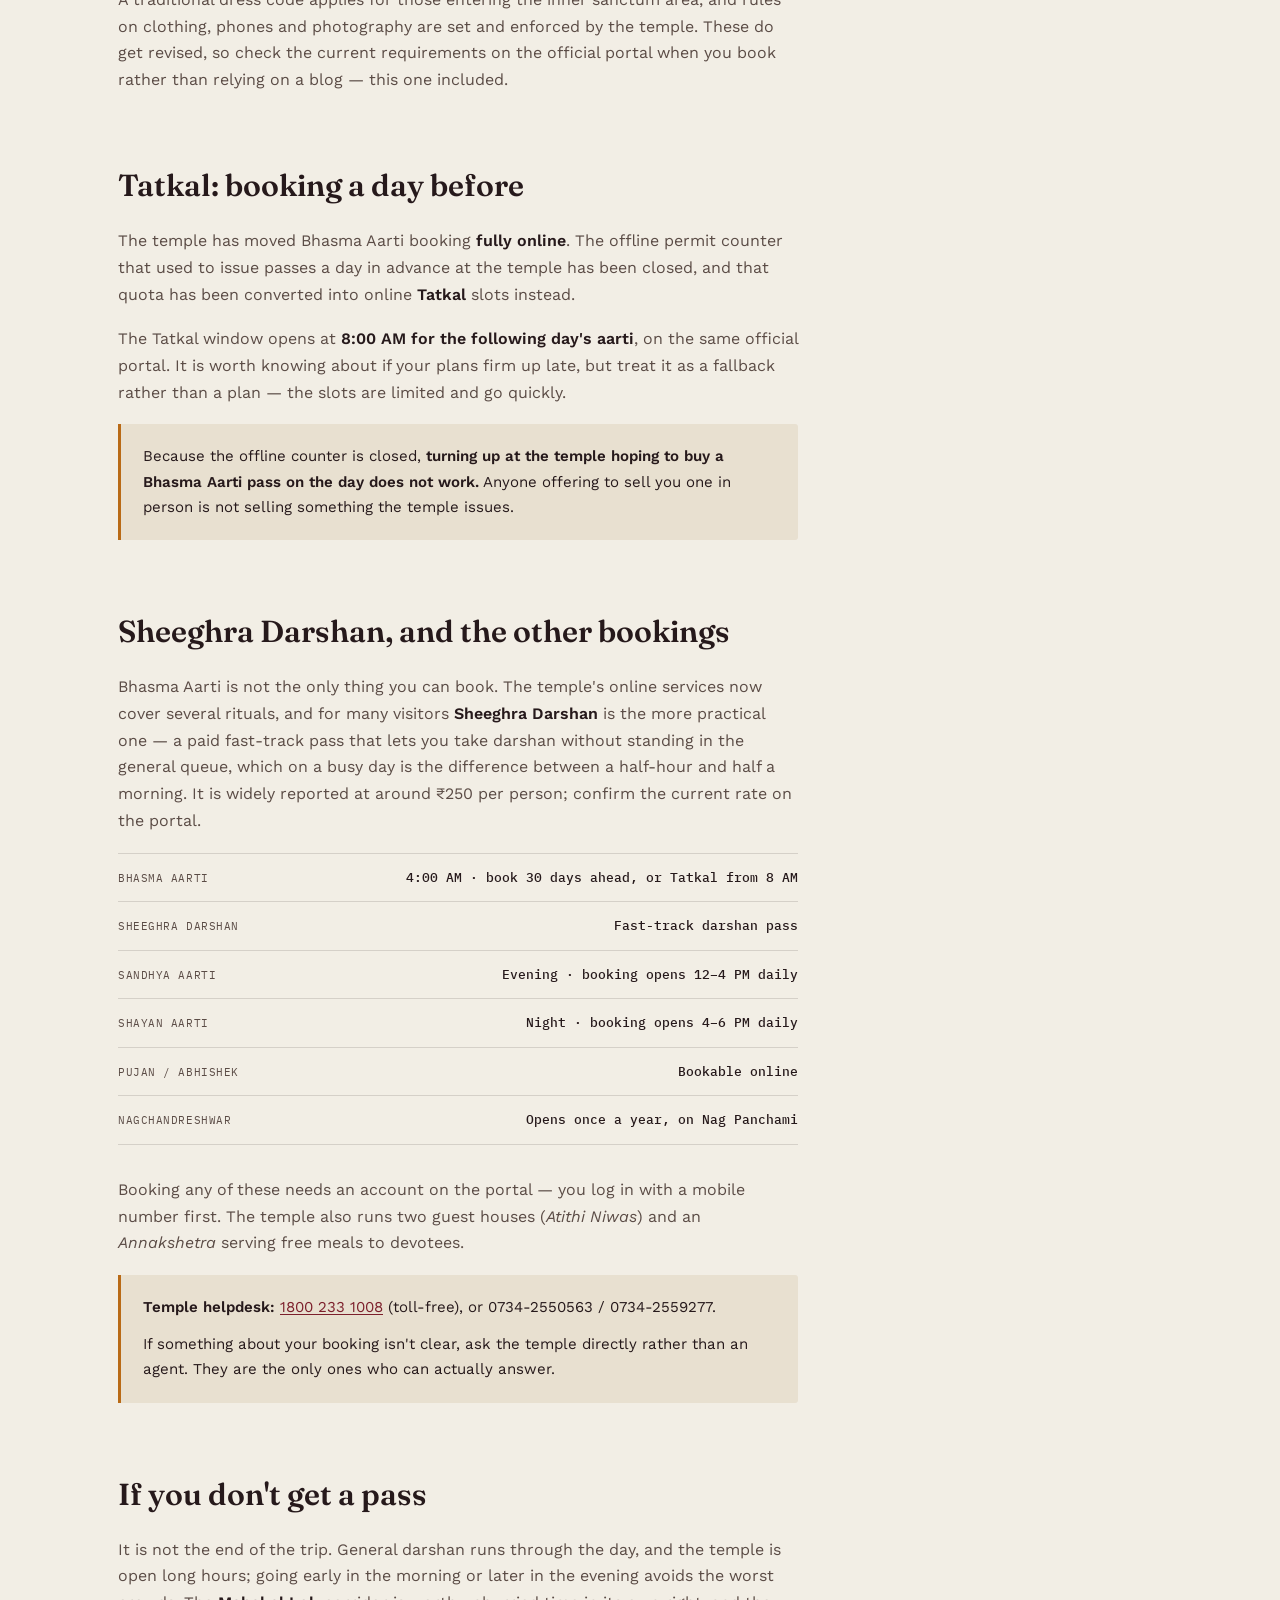
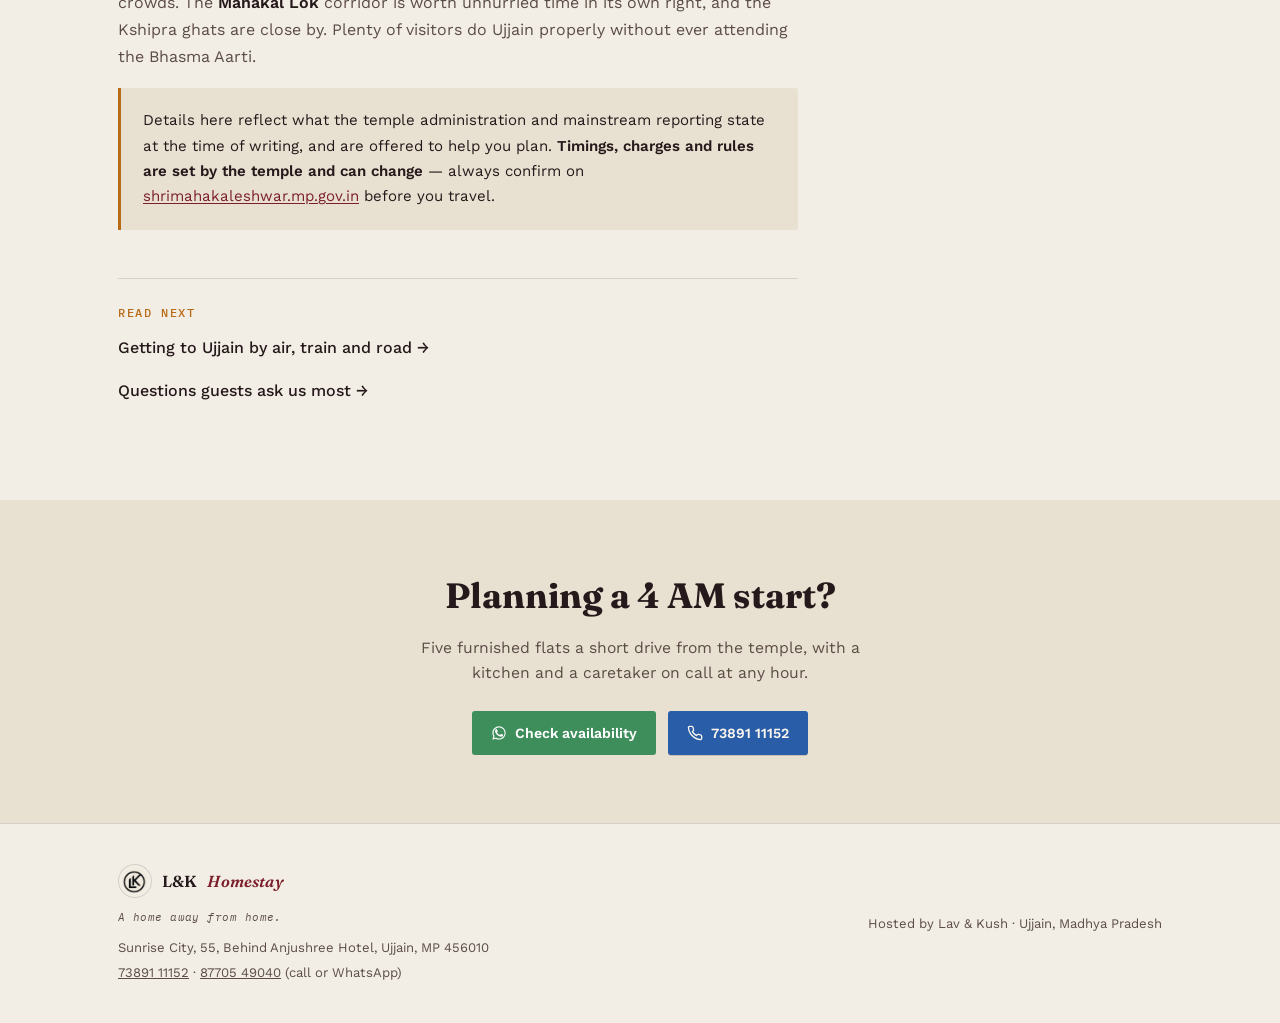
==== commit a970b41b: "Use the owners' own Mahakal photos Replaces the Wikimedia stand-ins with photos supplied by the owne" ====
--- a/bhasma-aarti.html
+++ b/bhasma-aarti.html
@@ -57,7 +57,7 @@
 </div>
 
 <header class="page-head has-photo">
-  <div class="backdrop"><img src="images/temple-night.jpg" alt="Mahakaleshwar Temple, Ujjain, at night" width="1600" height="900"></div>
+  <div class="backdrop"><img src="images/mahakal-night.jpg" alt="Mahakaleshwar Temple, Ujjain, lit up at night" width="736" height="1307" style="object-position:center 42%;"></div>
   <div class="wrap">
     <div class="crumb"><a href="index.html">L&amp;K Homestay</a> &rsaquo; Bhasma Aarti</div>
     <span class="eyebrow on-dusk">Ujjain guides</span>
@@ -71,6 +71,11 @@
     <div class="prose">
 
       <p class="intro">Bhasma Aarti is performed daily at 4:00 AM, before the temple opens to general darshan. It is the only aarti of its kind among the twelve Jyotirlingas, and entry needs a pass issued by the temple administration in advance.</p>
+
+      <figure class="portrait">
+        <img src="images/shivlinga.jpg" alt="The Mahakaleshwar Jyotirlinga, Ujjain" width="742" height="1000" loading="lazy">
+        <figcaption>The Mahakaleshwar Jyotirlinga &mdash; worshipped as Mahakal, the lord of time.</figcaption>
+      </figure>
 
       <div class="keyfacts">
         <div><span class="k">Timing</span><span class="v">4:00 AM, daily</span></div>
@@ -191,7 +196,6 @@
     </div>
     <div>
       <p>Hosted by Lav &amp; Kush &middot; Ujjain, Madhya Pradesh</p>
-      <p class="photo-credit" style="margin-top:8px;">Temple photo by <a href="https://commons.wikimedia.org/wiki/File:Mahakaleshwar_Temple,_Ujjain.jpg" target="_blank" rel="noopener">Ashverse</a>, <a href="https://creativecommons.org/licenses/by-sa/4.0/" target="_blank" rel="noopener">CC BY-SA 4.0</a>, via Wikimedia Commons.</p>
     </div>
   </div>
 </footer>
--- a/styles.css
+++ b/styles.css
@@ -648,13 +648,19 @@
   /* ---------- page header with photo ---------- */
   .page-head.has-photo {
     position: relative; isolation: isolate; overflow: hidden;
-    padding-top: clamp(72px,10vw,120px); padding-bottom: clamp(60px,8vw,96px);
+    padding-top: clamp(88px,12vw,150px); padding-bottom: clamp(72px,9vw,110px);
   }
   .page-head.has-photo .backdrop { position: absolute; inset: 0; z-index: -2; }
-  .page-head.has-photo .backdrop img { width: 100%; height: 100%; object-fit: cover; }
+  /* object-position keeps the subject in frame: a wide, short band always crops
+     a 16:9 or portrait photo vertically, so bias the crop rather than centring. */
+  .page-head.has-photo .backdrop img {
+    width: 100%; height: 100%; object-fit: cover; object-position: center 20%;
+  }
   .page-head.has-photo::before {
     content: ""; position: absolute; inset: 0; z-index: -1;
-    background: linear-gradient(180deg, rgba(14,22,38,0.78) 0%, rgba(14,22,38,0.72) 45%, rgba(14,22,38,0.9) 100%);
+    background:
+      linear-gradient(100deg, rgba(14,22,38,0.94) 0%, rgba(14,22,38,0.82) 38%, rgba(14,22,38,0.28) 100%),
+      linear-gradient(180deg, rgba(14,22,38,0.35) 0%, rgba(14,22,38,0.25) 50%, rgba(14,22,38,0.6) 100%);
   }
   .photo-credit {
     font-family: 'IBM Plex Mono', monospace; font-size: 0.66rem;
@@ -668,3 +674,15 @@
     .topbar .topnav { gap: 10px; }
     .topbar .topnav a { font-size: 0.79rem; }
   }
+
+  /* ---------- in-article figure ---------- */
+  .prose figure { margin: 2em 0; }
+  .prose figure img {
+    width: 100%; height: auto; display: block;
+    border-radius: 3px; border: 1px solid var(--line);
+  }
+  .prose figure.portrait img { max-width: 420px; }
+  .prose figcaption {
+    margin-top: 10px; font-size: 0.82rem; color: var(--ink-soft);
+    font-family: 'IBM Plex Mono', monospace; line-height: 1.5;
+  }
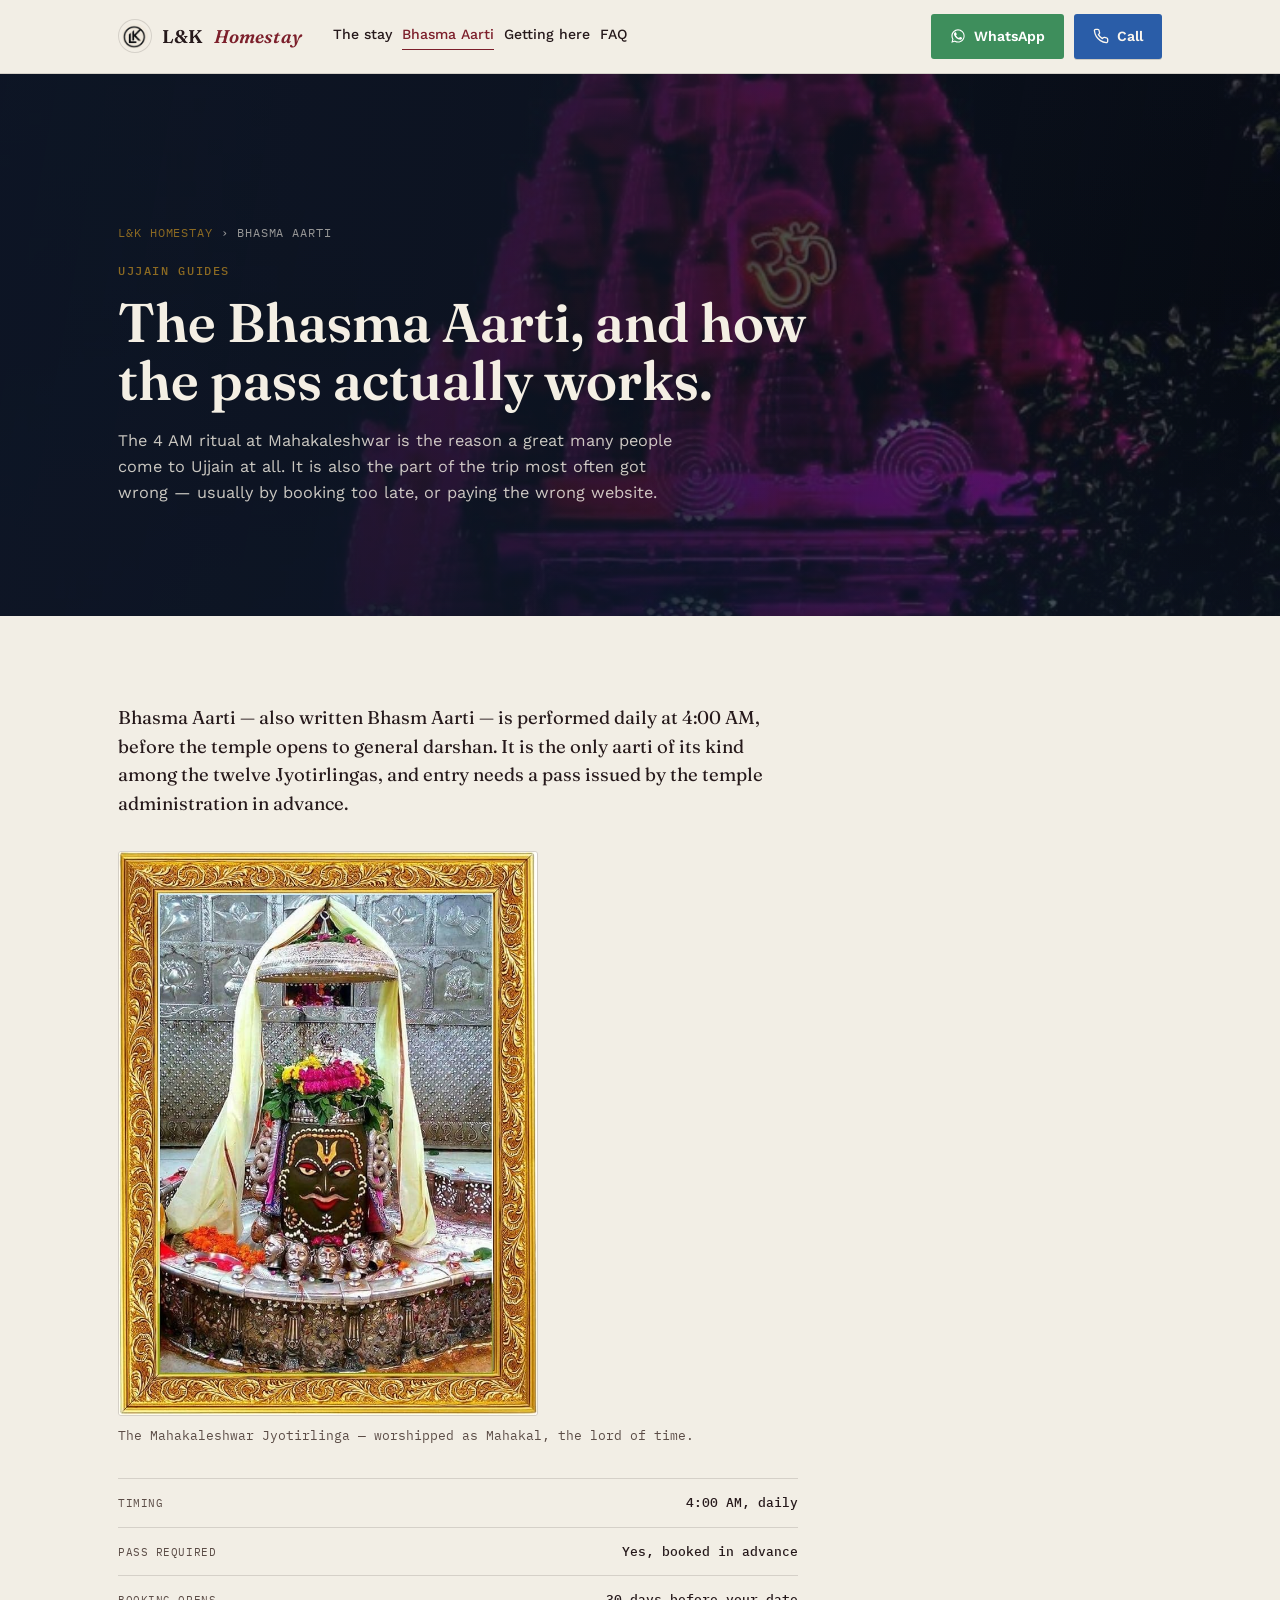
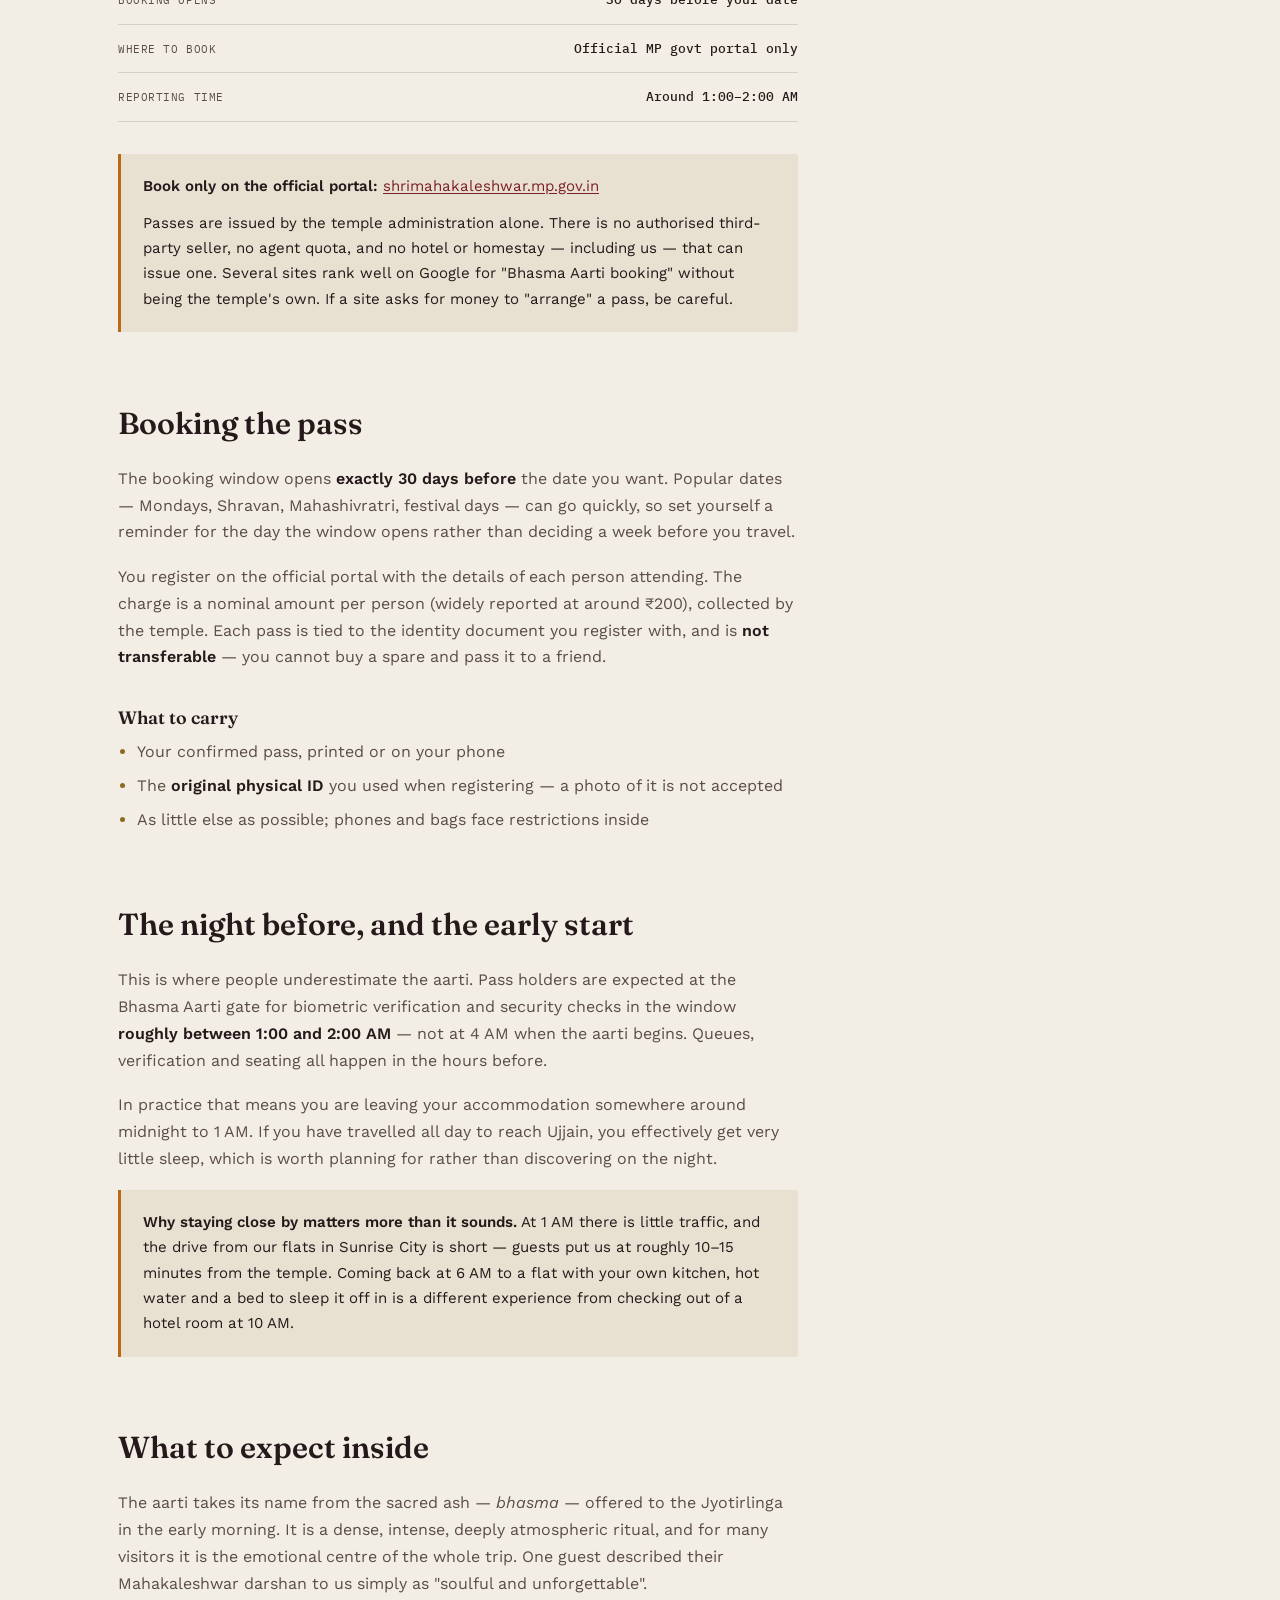
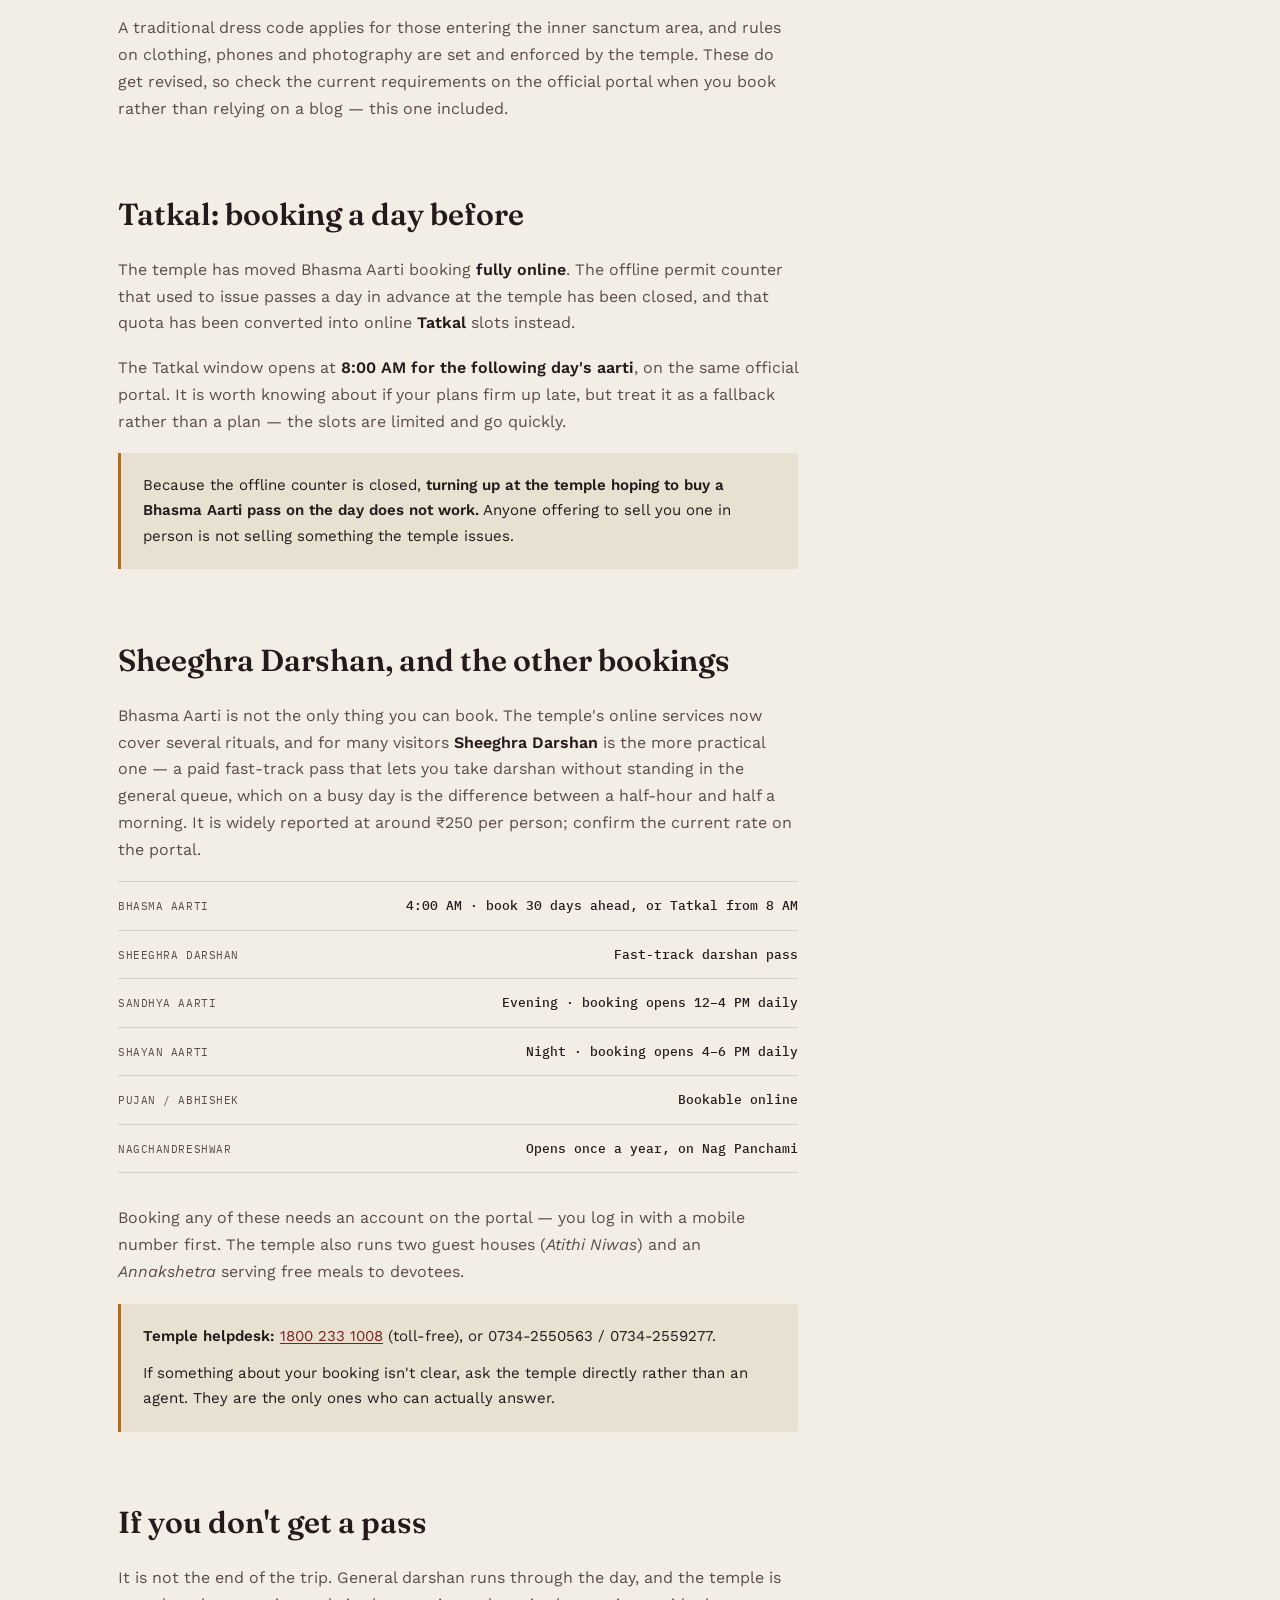
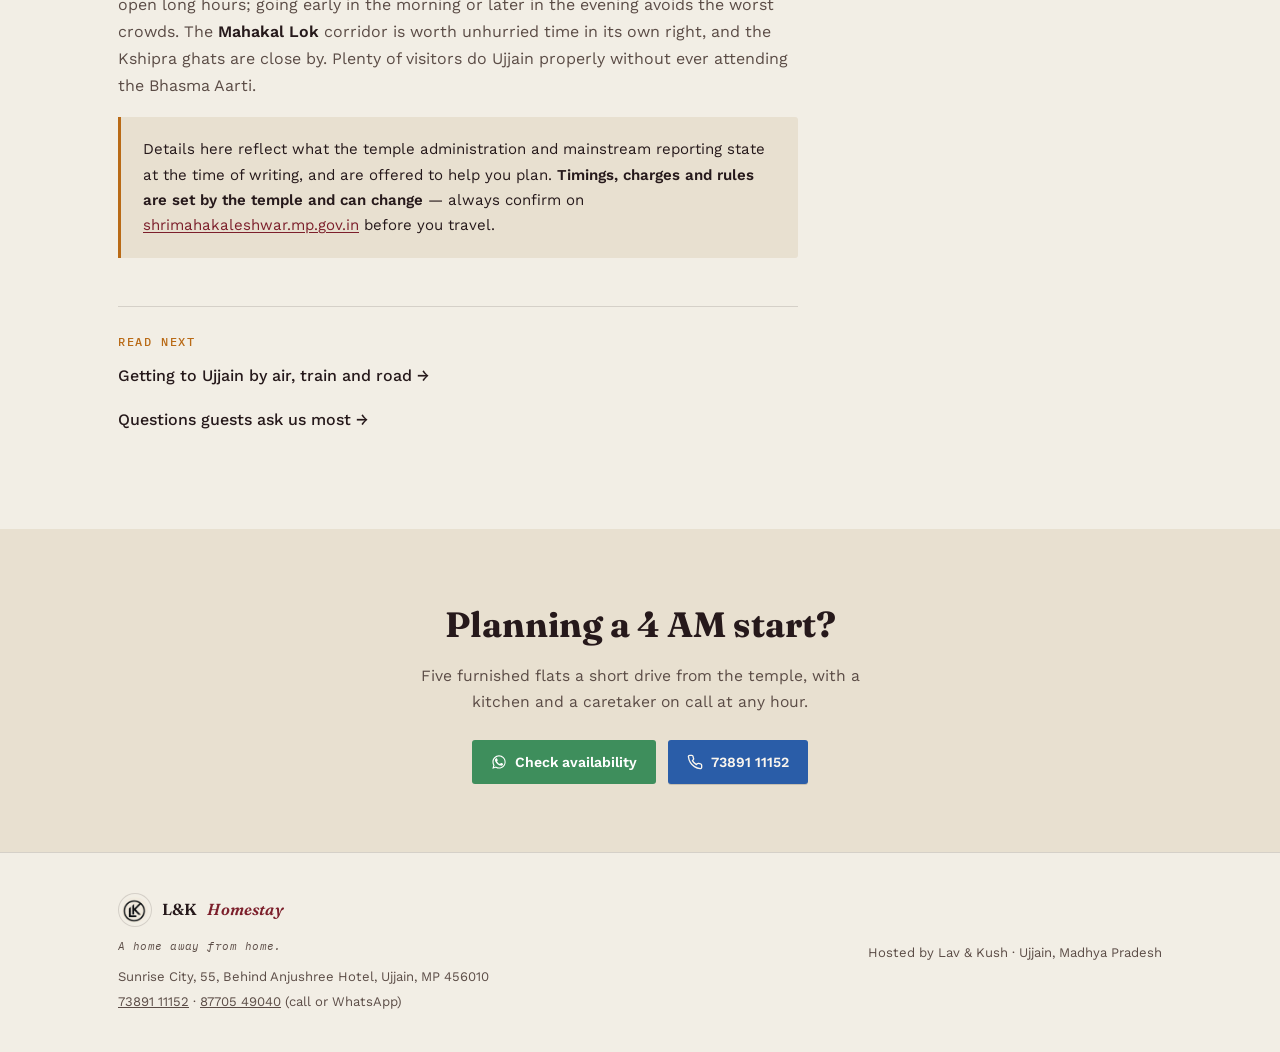
==== commit 8a108133: "SEO: query-matched metadata, structured data, conversion tracking Acting on the Search Console brief" ====
--- a/bhasma-aarti.html
+++ b/bhasma-aarti.html
@@ -1,5 +1,5 @@
 <!doctype html>
-<html lang="en">
+<html lang="en-IN">
 <head>
 <meta charset="UTF-8">
 <meta name="viewport" content="width=device-width, initial-scale=1">
@@ -15,18 +15,66 @@
   gtag('config', 'AW-18284589937'); // Google Ads
 </script>
 
-<title>Mahakal Bhasma Aarti — Booking, Timing &amp; What to Expect</title>
-<meta name="description" content="Bhasma Aarti at Mahakaleshwar, Ujjain: the 4 AM timing, booking on the official MP government portal, the 8 AM Tatkal window, Sheeghra Darshan, reporting time and what to carry.">
+<title>Bhasma Aarti Timing &amp; Booking — Ujjain Mahakal</title>
+<meta name="description" content="Bhasma Aarti is at 4 AM daily at Mahakaleshwar, Ujjain. Book on the official MP portal 30 days ahead, or Tatkal from 8 AM. Timings, rules, what to carry.">
 <link rel="canonical" href="https://lkhomestay.co.in/bhasma-aarti.html">
 <meta name="robots" content="index, follow, max-image-preview:large">
 <meta property="og:site_name" content="L&amp;K Homestay">
-<meta property="og:title" content="Mahakal Bhasma Aarti — Booking, Timing &amp; What to Expect">
+<meta property="og:title" content="Bhasma Aarti Timing &amp; Booking — Ujjain Mahakal">
 <meta property="og:description" content="The 4 AM ritual, how passes and Tatkal really work, Sheeghra Darshan, and how to plan the early start.">
-<meta property="og:image" content="https://lkhomestay.co.in/images/hero.jpg">
+<meta property="og:image" content="https://lkhomestay.co.in/images/mahakal-night.jpg">
 <meta property="og:url" content="https://lkhomestay.co.in/bhasma-aarti.html">
 <meta property="og:type" content="article">
 <meta name="twitter:card" content="summary_large_image">
 <link rel="icon" type="image/png" href="images/favicon.png">
+<script type="application/ld+json">
+{
+  "@context": "https://schema.org",
+  "@type": "BreadcrumbList",
+  "itemListElement": [
+    {
+      "@type": "ListItem",
+      "position": 1,
+      "name": "L&K Homestay",
+      "item": "https://lkhomestay.co.in/"
+    },
+    {
+      "@type": "ListItem",
+      "position": 2,
+      "name": "Bhasma Aarti",
+      "item": "https://lkhomestay.co.in/bhasma-aarti.html"
+    }
+  ]
+}
+</script>
+<script type="application/ld+json">
+{
+  "@context": "https://schema.org",
+  "@type": "Article",
+  "headline": "Bhasma Aarti Timing & Booking — Ujjain Mahakal",
+  "description": "The 4 AM Bhasma Aarti at Mahakaleshwar: timings, official booking, Tatkal and what to carry.",
+  "image": "https://lkhomestay.co.in/images/mahakal-night.jpg",
+  "datePublished": "2026-09-29",
+  "dateModified": "2026-09-29",
+  "mainEntityOfPage": {
+    "@type": "WebPage",
+    "@id": "https://lkhomestay.co.in/bhasma-aarti.html"
+  },
+  "author": {
+    "@type": "Organization",
+    "name": "L&K Homestay",
+    "url": "https://lkhomestay.co.in/"
+  },
+  "publisher": {
+    "@type": "Organization",
+    "name": "L&K Homestay",
+    "logo": {
+      "@type": "ImageObject",
+      "url": "https://lkhomestay.co.in/images/logo-mark.png"
+    }
+  }
+}
+</script>
 <link rel="preconnect" href="https://fonts.googleapis.com">
 <link rel="preconnect" href="https://fonts.gstatic.com" crossorigin>
 <link rel="stylesheet" href="https://fonts.googleapis.com/css2?family=Fraunces:ital,opsz,wght@0,9..144,400;0,9..144,600;0,9..144,700;1,9..144,500&family=Work+Sans:wght@400;500;600;700&family=IBM+Plex+Mono:wght@400;500&display=swap">
@@ -70,7 +118,7 @@
   <div class="wrap">
     <div class="prose">
 
-      <p class="intro">Bhasma Aarti is performed daily at 4:00 AM, before the temple opens to general darshan. It is the only aarti of its kind among the twelve Jyotirlingas, and entry needs a pass issued by the temple administration in advance.</p>
+      <p class="intro">Bhasma Aarti &mdash; also written Bhasm Aarti &mdash; is performed daily at 4:00 AM, before the temple opens to general darshan. It is the only aarti of its kind among the twelve Jyotirlingas, and entry needs a pass issued by the temple administration in advance.</p>
 
       <figure class="portrait">
         <img src="images/shivlinga.jpg" alt="The Mahakaleshwar Jyotirlinga, Ujjain" width="742" height="1000" loading="lazy">
@@ -200,5 +248,21 @@
   </div>
 </footer>
 
+
+<script>
+  /* Conversion tracking: fires a GA4 event whenever a visitor taps Call or
+     WhatsApp anywhere on the site. One delegated listener covers every button,
+     including any added later. Mark these as key events in GA4, then import
+     them into Google Ads as conversion actions. */
+  document.addEventListener('click', function (e) {
+    var a = e.target.closest && e.target.closest('a[href^="tel:"], a[href*="wa.me/"]');
+    if (!a || typeof gtag !== 'function') return;
+    var isCall = a.getAttribute('href').indexOf('tel:') === 0;
+    gtag('event', isCall ? 'contact_call' : 'contact_whatsapp', {
+      link_url: a.getAttribute('href'),
+      page_path: location.pathname
+    });
+  }, true);
+</script>
 </body>
 </html>
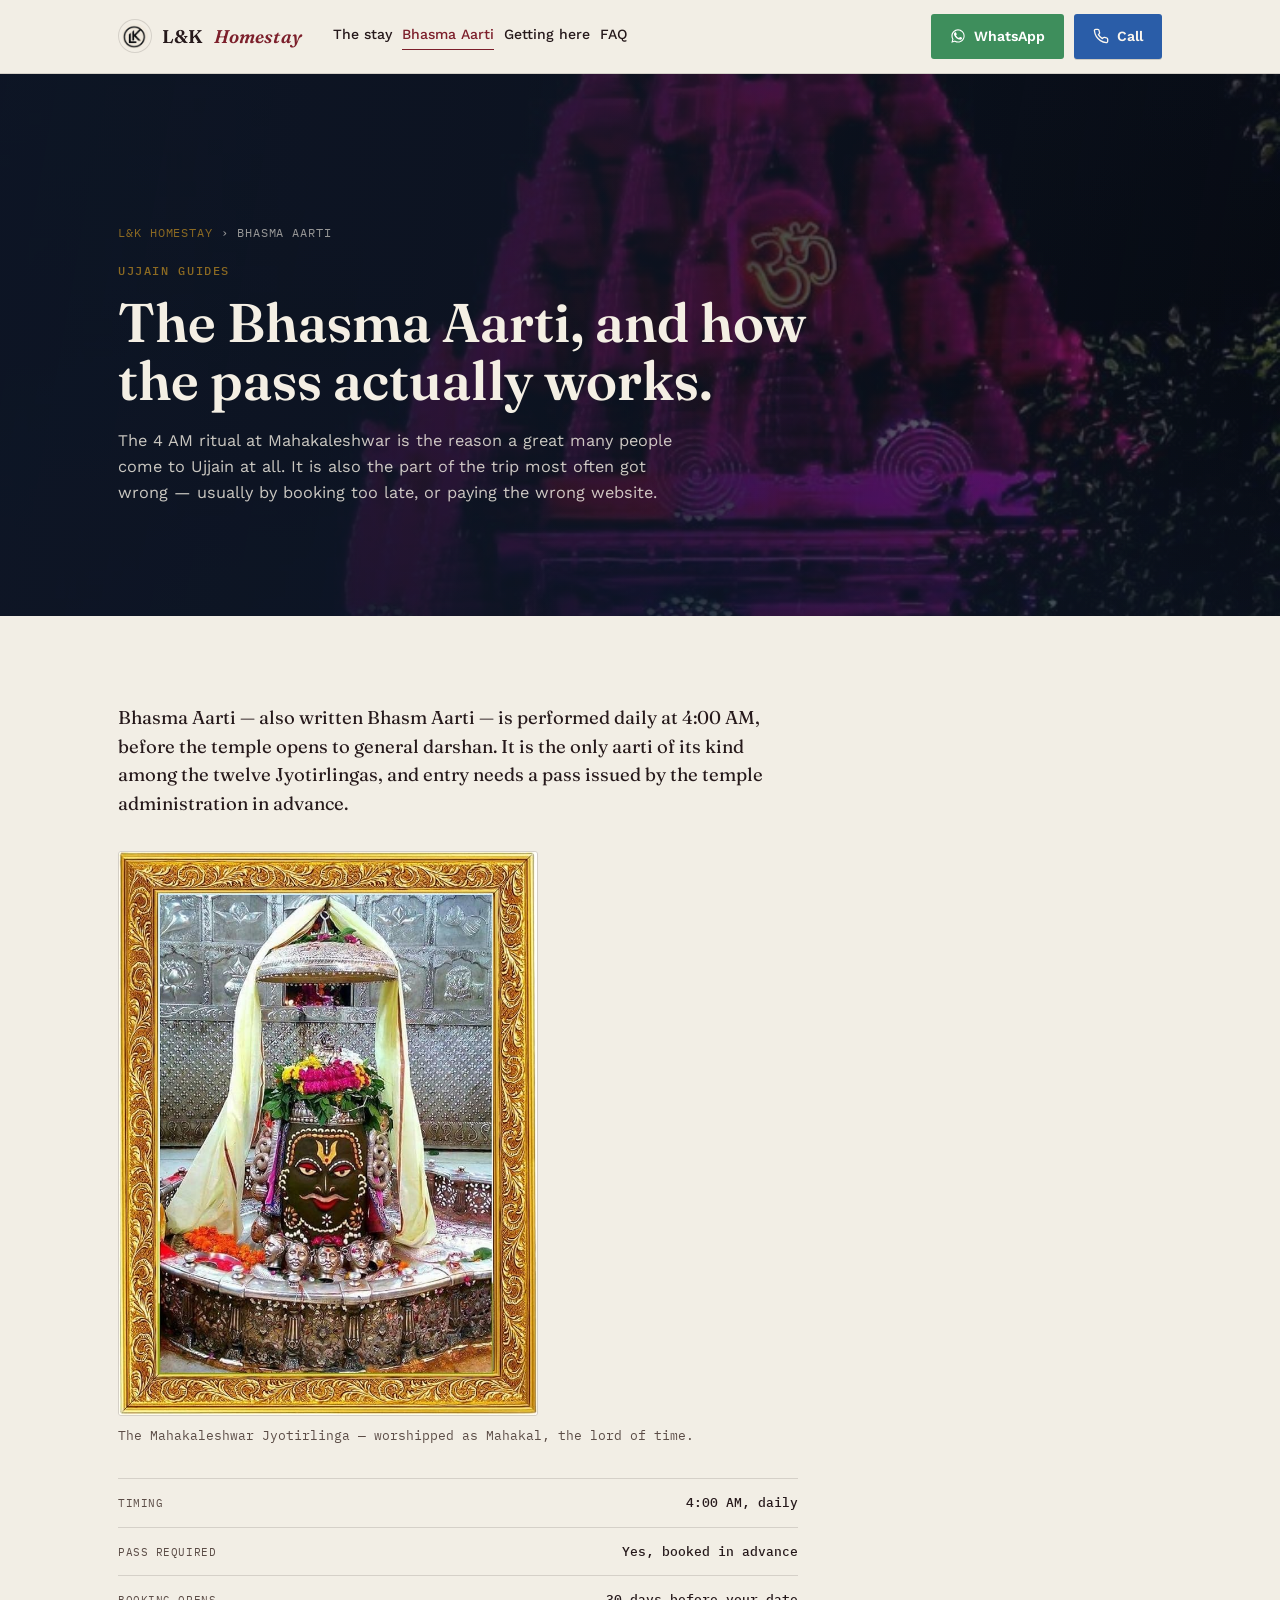
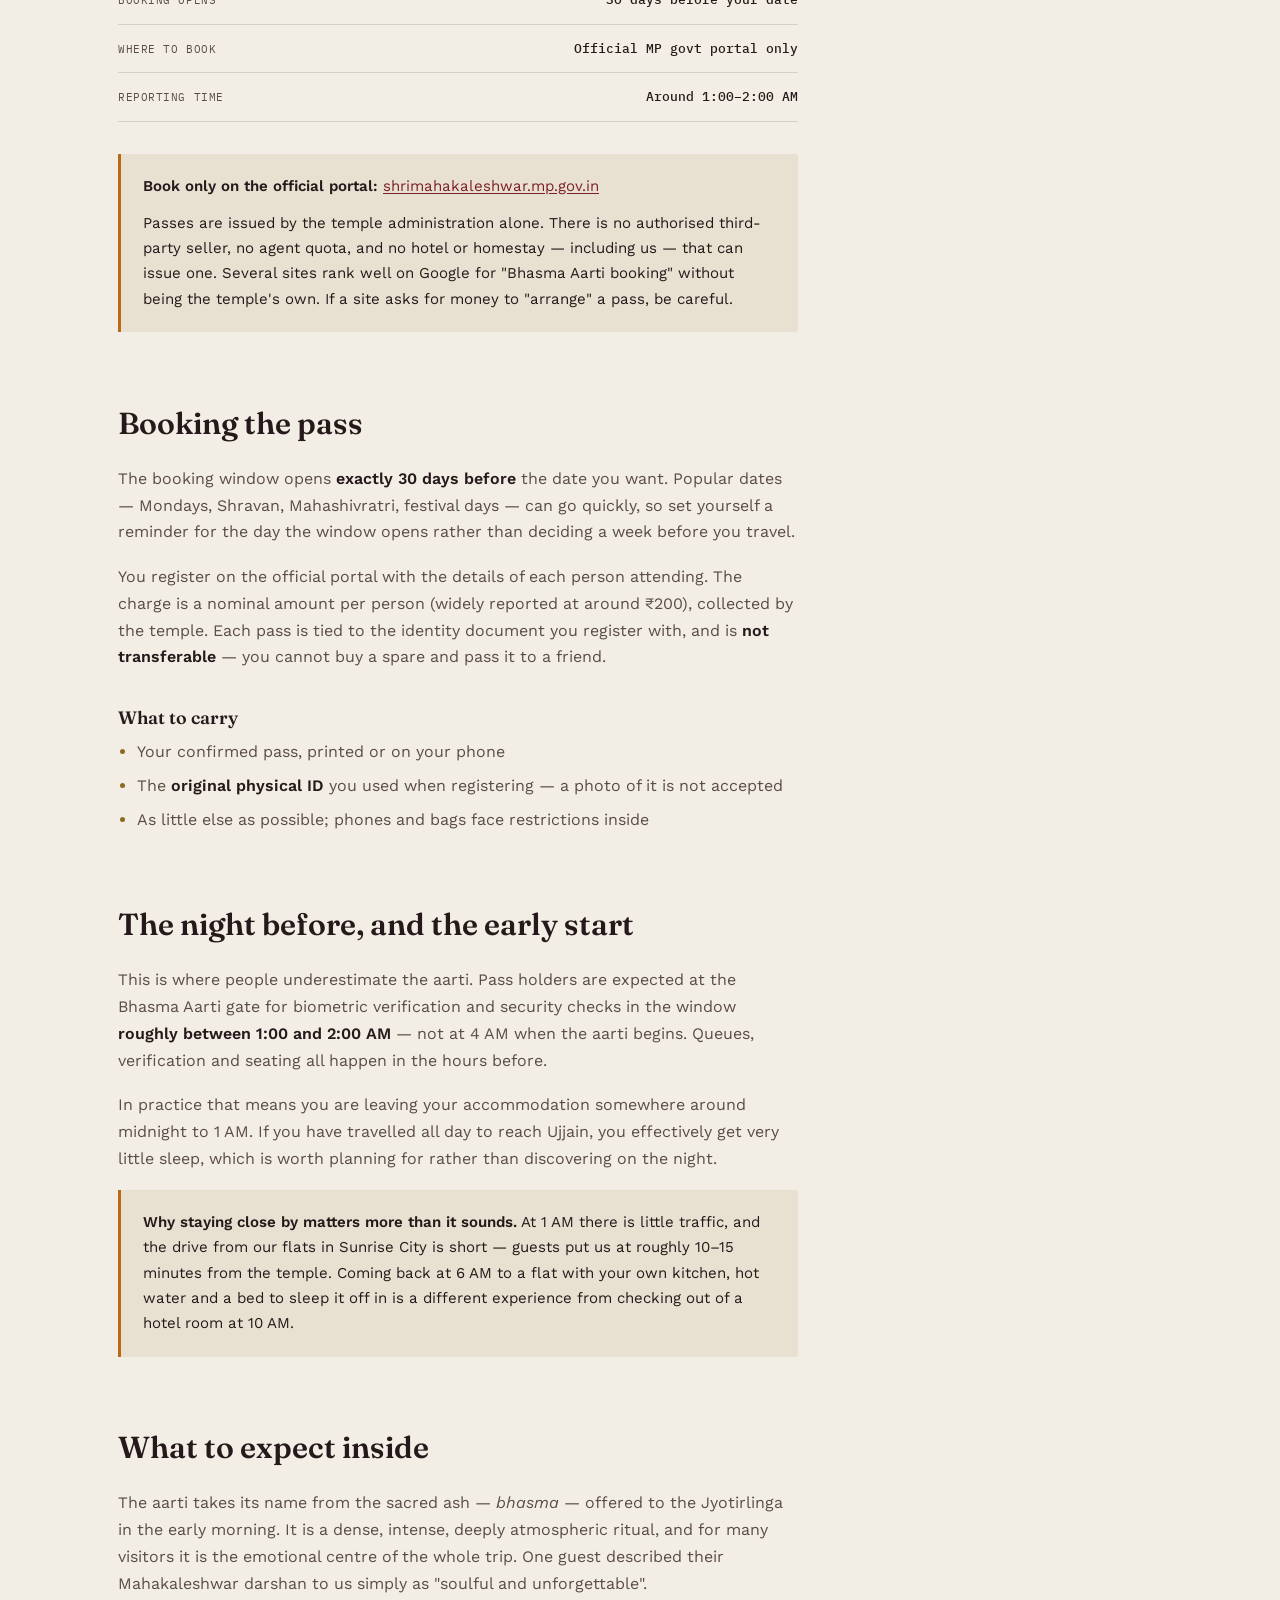
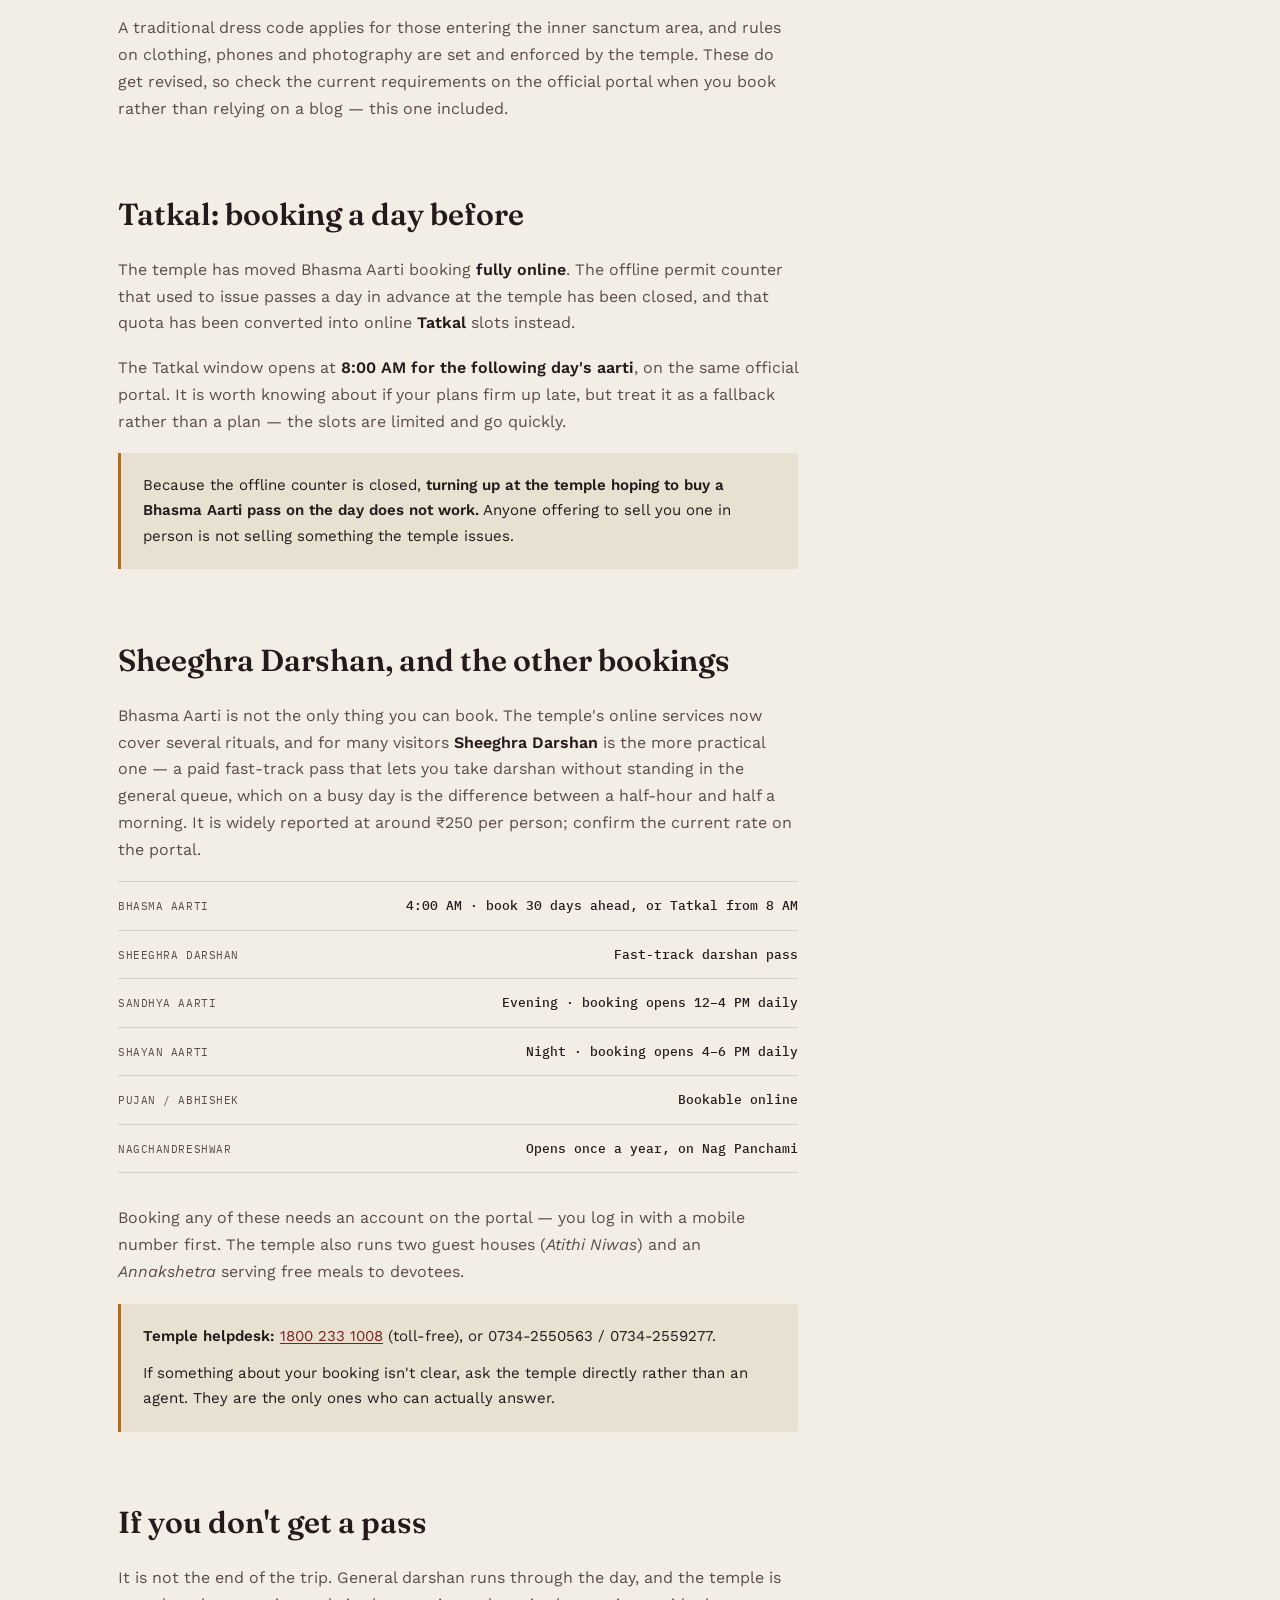
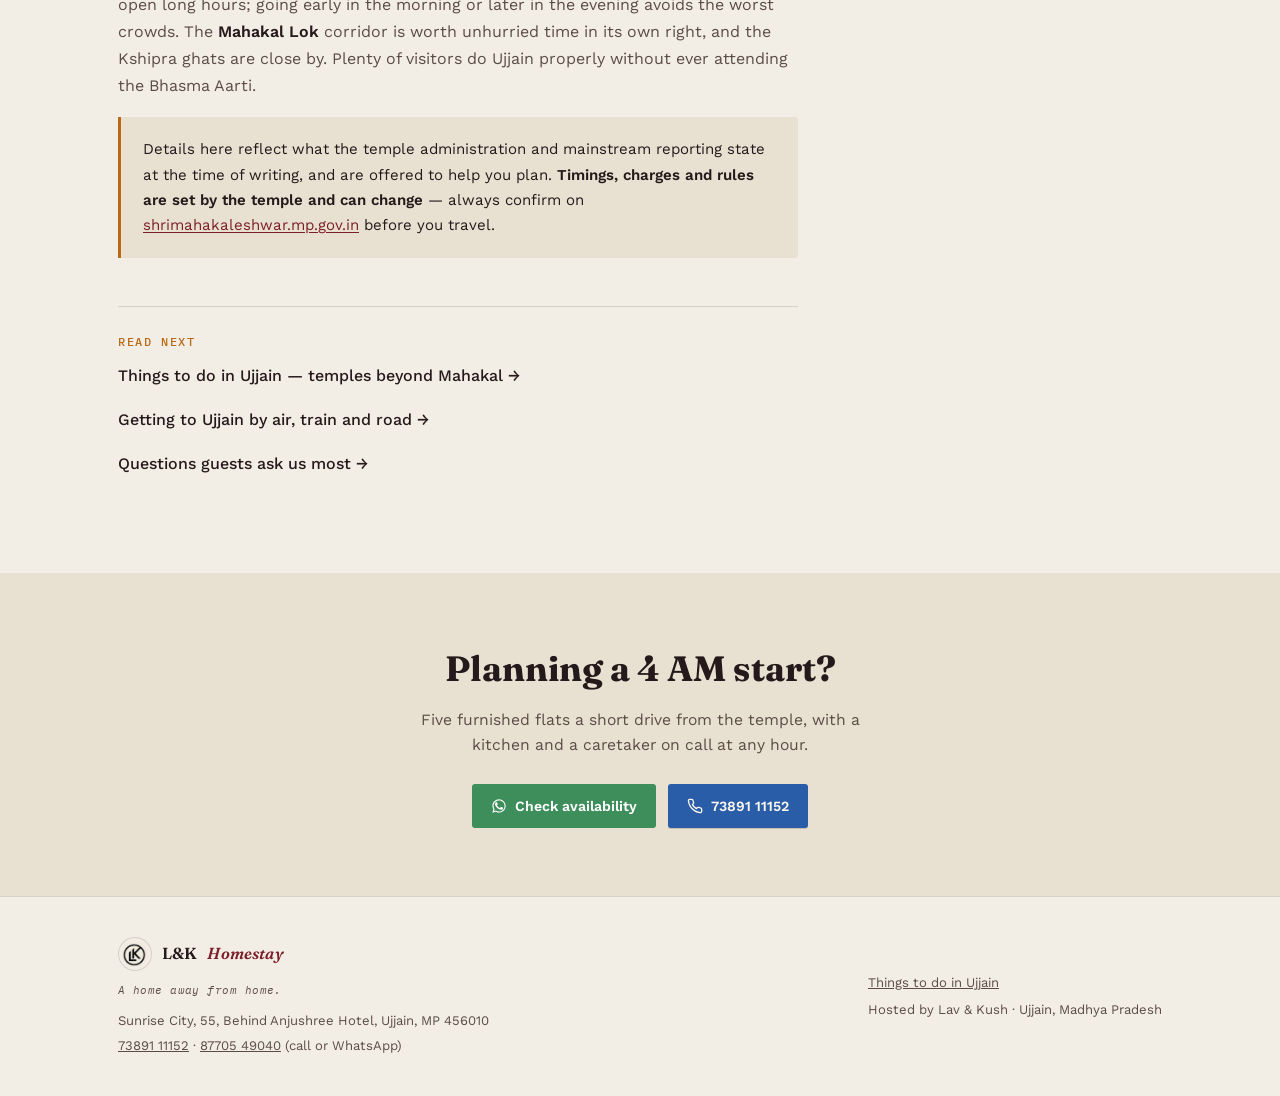
==== commit 60e51d77: "Add a things-to-do guide for Ujjain Targets the trip-planning cluster the OTAs serve badly: Kal Bhai" ====
--- a/bhasma-aarti.html
+++ b/bhasma-aarti.html
@@ -208,6 +208,7 @@
       <div class="more-reading">
         <span class="eyebrow">Read next</span>
         <ul>
+          <li><a href="things-to-do-in-ujjain.html">Things to do in Ujjain &mdash; temples beyond Mahakal &rarr;</a></li>
           <li><a href="how-to-reach-ujjain.html">Getting to Ujjain by air, train and road &rarr;</a></li>
           <li><a href="faq.html">Questions guests ask us most &rarr;</a></li>
         </ul>
@@ -237,13 +238,14 @@
 <footer>
   <div class="wrap">
     <div>
-      <a class="brand" href="/" style="text-decoration:none;"><img src="images/logo-mark.png" alt="" width="34" height="34">L&amp;K <em>Homestay</em></a>
+      <a class="brand" href="index.html" style="text-decoration:none;"><img src="images/logo-mark.png" alt="" width="34" height="34">L&amp;K <em>Homestay</em></a>
       <div class="brand-tag">A home away from home.</div>
       <p style="margin-top:10px;">Sunrise City, 55, Behind Anjushree Hotel, Ujjain, MP 456010</p>
       <p style="margin-top:4px;"><a href="tel:+917389111152">73891 11152</a> &middot; <a href="tel:+918770549040">87705 49040</a> (call or WhatsApp)</p>
     </div>
     <div>
-      <p>Hosted by Lav &amp; Kush &middot; Ujjain, Madhya Pradesh</p>
+      <p><a href="things-to-do-in-ujjain.html">Things to do in Ujjain</a></p>
+      <p style="margin-top:6px;">Hosted by Lav &amp; Kush &middot; Ujjain, Madhya Pradesh</p>
     </div>
   </div>
 </footer>
--- a/styles.css
+++ b/styles.css
@@ -566,8 +566,10 @@
 
   /* ---------- trip guides (homepage) ---------- */
   .guide-grid {
-    display: grid; grid-template-columns: repeat(3, 1fr);
-    gap: clamp(16px,2.5vw,24px);
+    display: grid; gap: clamp(16px,2.5vw,24px);
+    /* auto-fit so the row rebalances as guides are added, instead of
+       leaving an orphan card on a row of its own */
+    grid-template-columns: repeat(auto-fit, minmax(240px, 1fr));
   }
   .guide-grid > * { min-width: 0; }
   .guide-card {
@@ -607,9 +609,7 @@
   .footer-nav a:hover { color: var(--maroon); border-color: var(--maroon); }
   .footer-nav .eyebrow { display: block; margin-bottom: 4px; }
 
-  @media (max-width: 860px) {
-    .guide-grid { grid-template-columns: 1fr; }
-  }
+
 
   /* ---------- top bar navigation ---------- */
   .topbar-left {
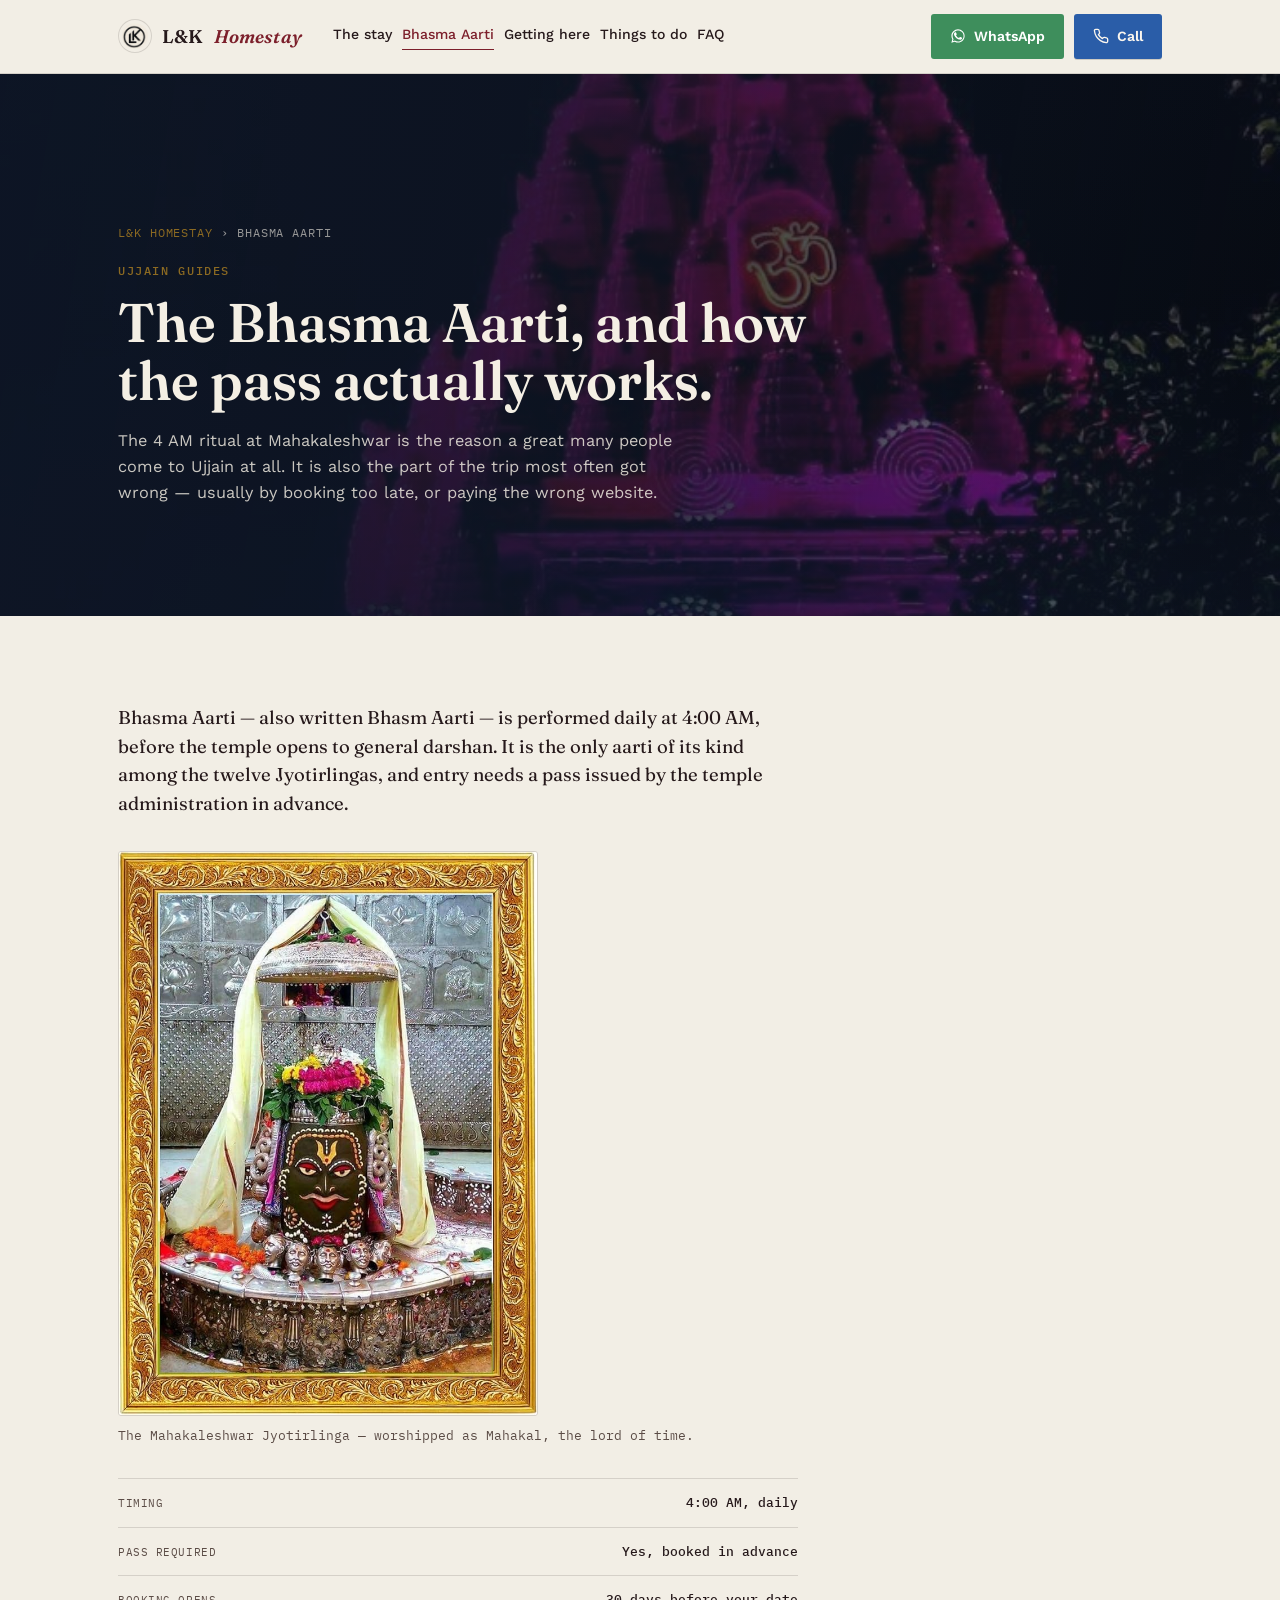
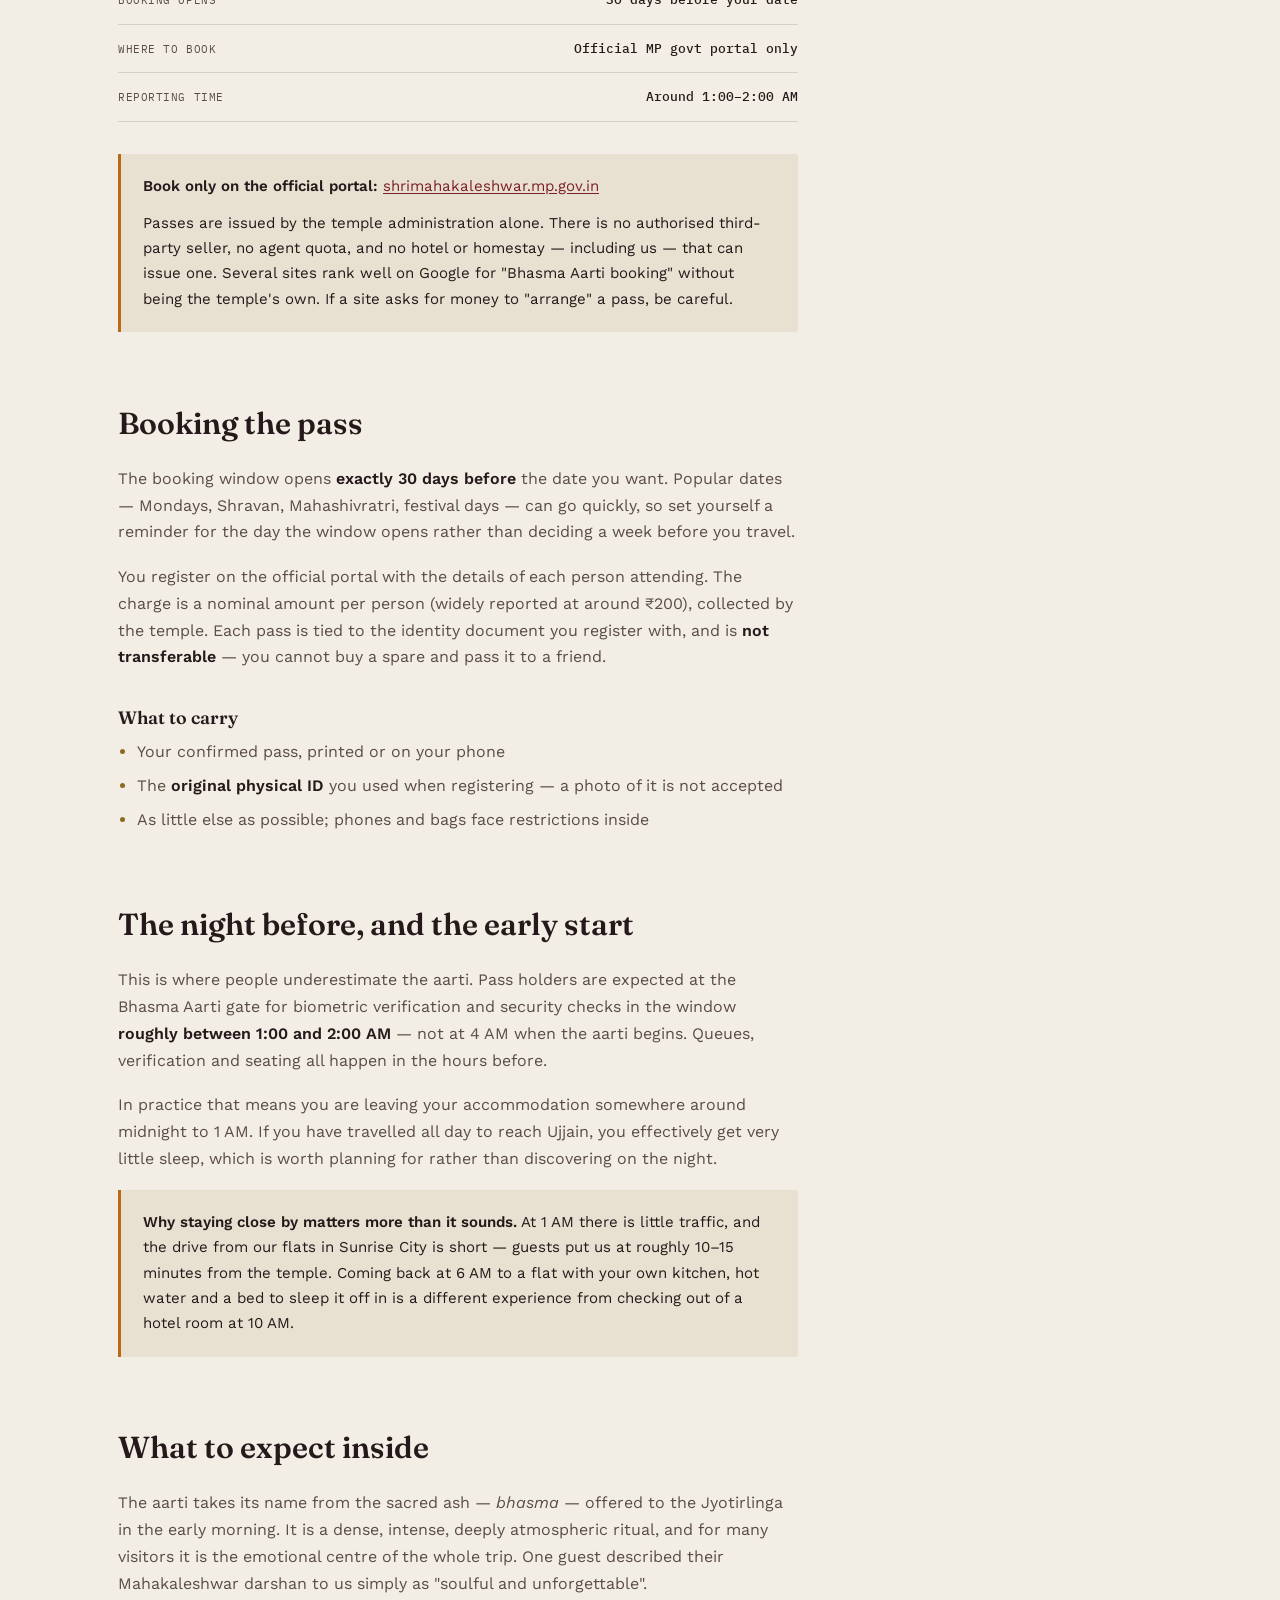
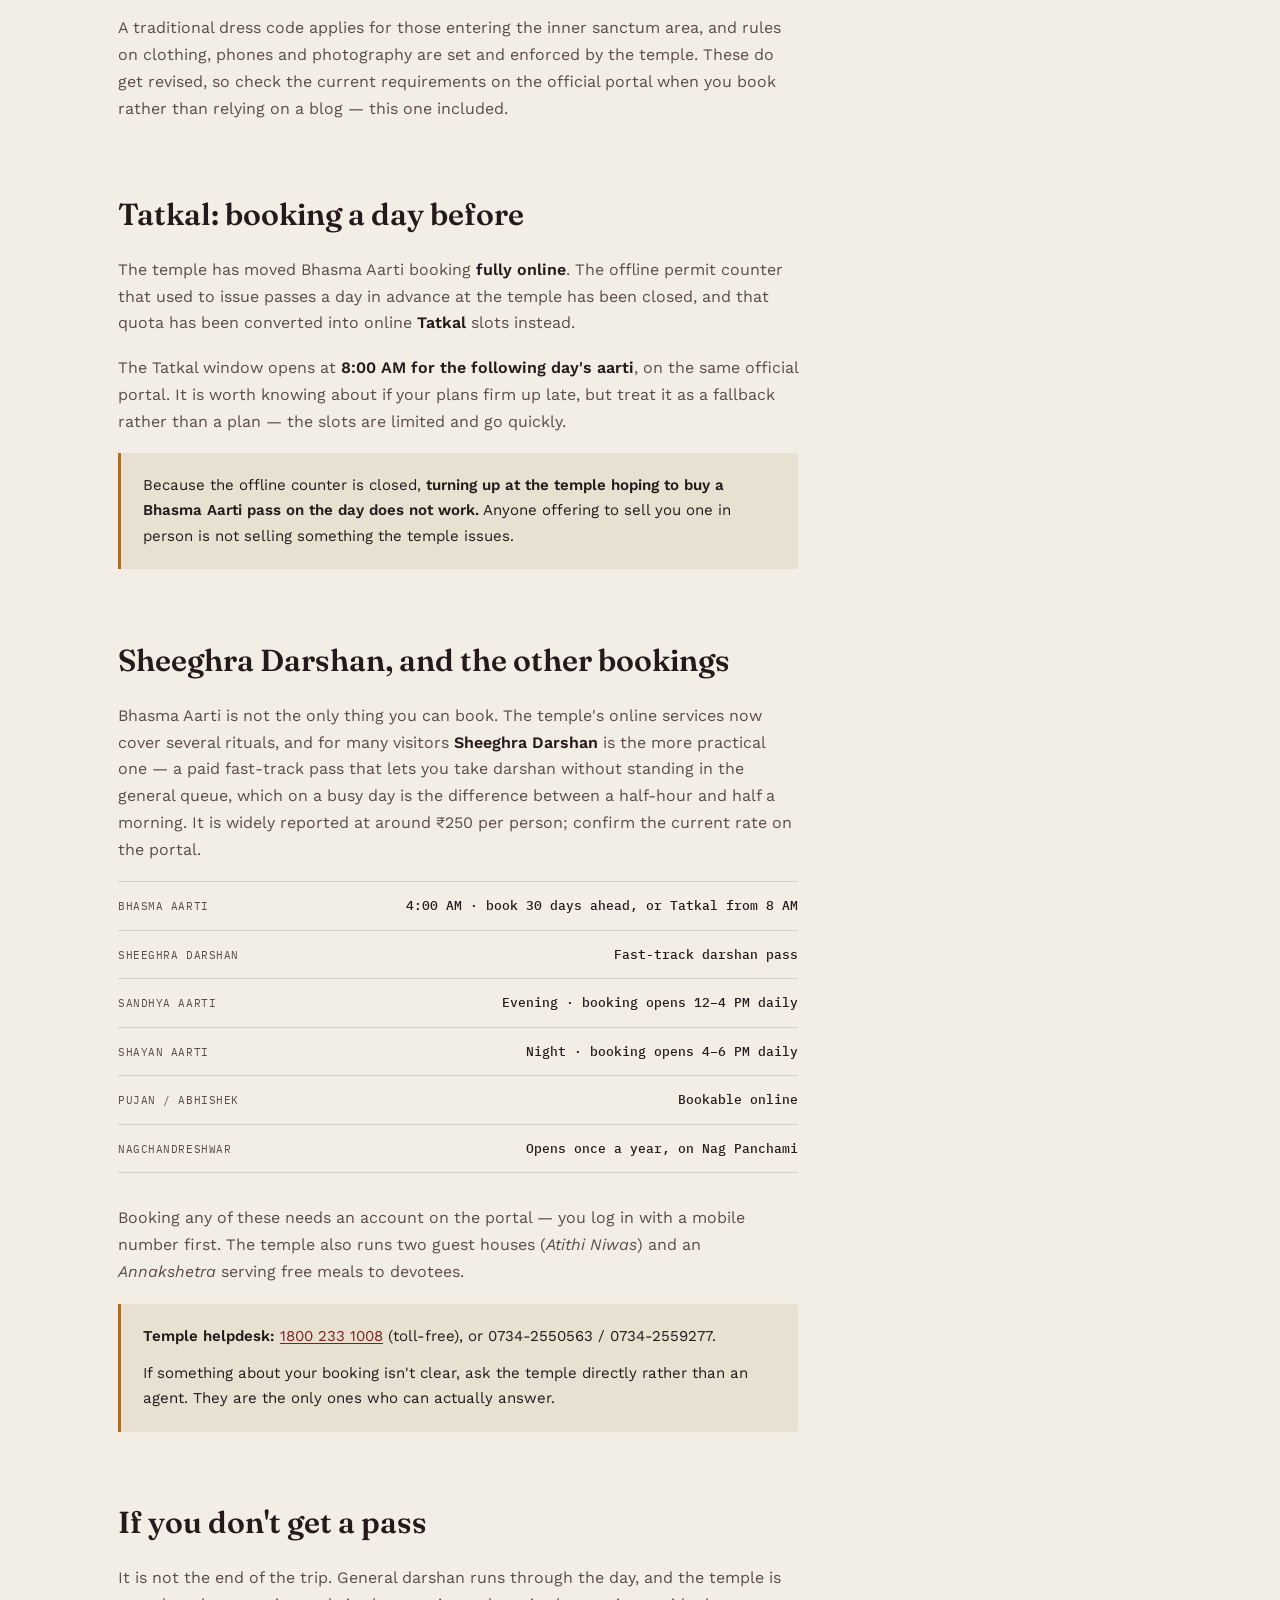
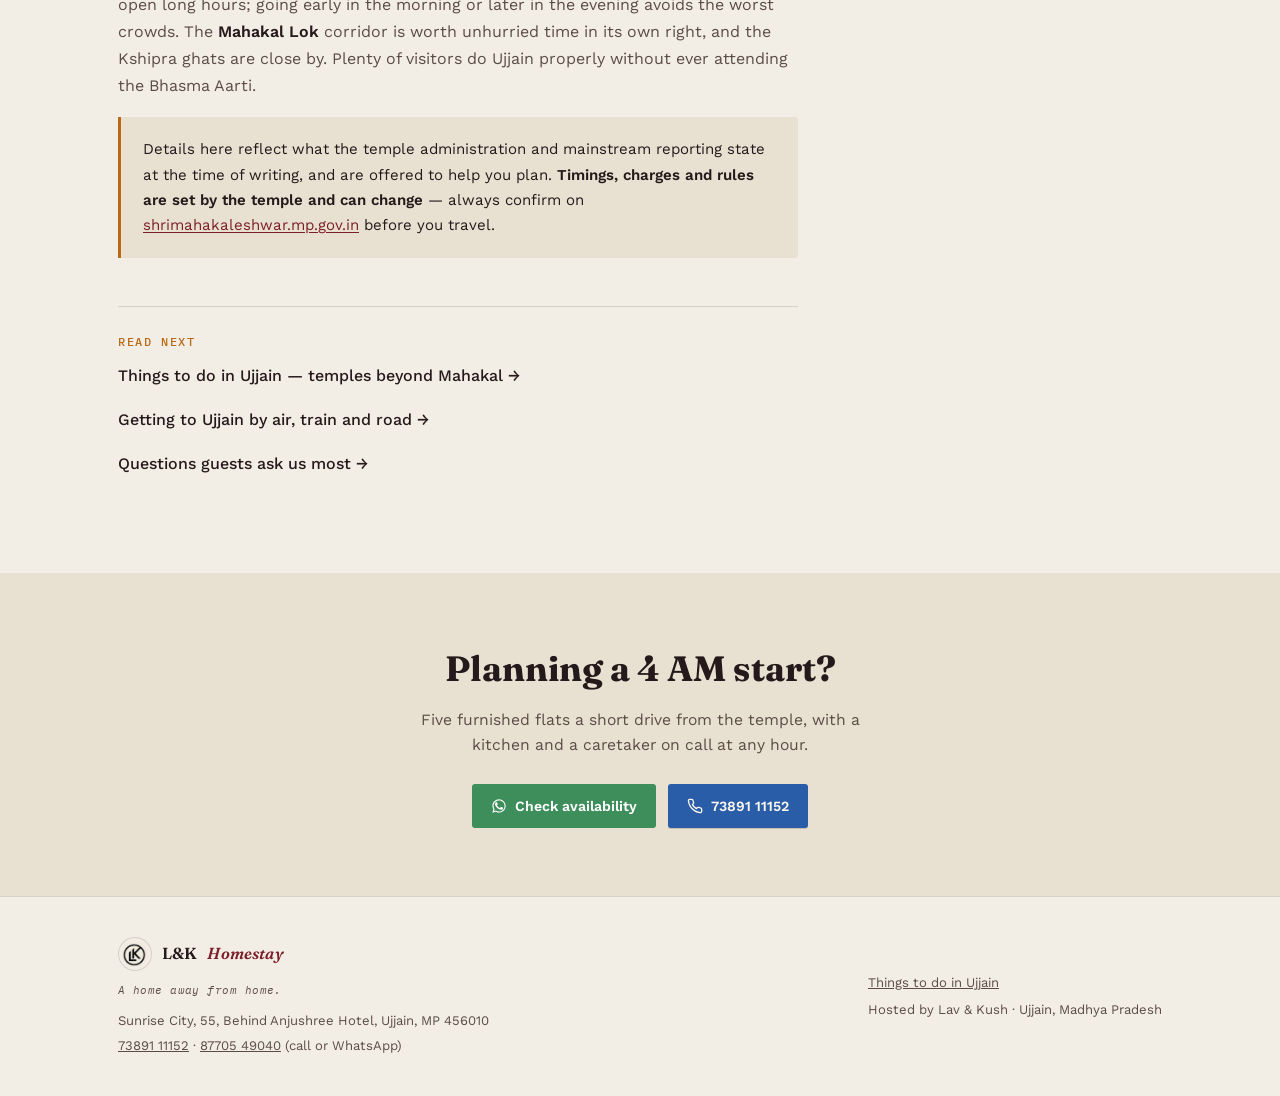
==== commit 4d4a52bb: "Add Things to do to the nav, and distances to the how-to-reach guide Nav now carries five items on e" ====
--- a/bhasma-aarti.html
+++ b/bhasma-aarti.html
@@ -86,11 +86,12 @@
   <div class="wrap">
     <a class="brand" href="index.html" style="text-decoration:none;"><img src="images/logo-mark.png" alt="" width="34" height="34">L&amp;K <em>Homestay</em></a>
     <nav class="topnav">
-      <a href="index.html#stay">The stay</a>
-      <a href="bhasma-aarti.html" class="is-active">Bhasma Aarti</a>
-      <a href="how-to-reach-ujjain.html">Getting here</a>
-      <a href="faq.html">FAQ</a>
-    </nav>
+        <a href="index.html#stay">The stay</a>
+        <a href="bhasma-aarti.html" class="is-active">Bhasma Aarti</a>
+        <a href="how-to-reach-ujjain.html">Getting here</a>
+        <a href="things-to-do-in-ujjain.html">Things to do</a>
+        <a href="faq.html">FAQ</a>
+      </nav>
     <nav class="topbar-cta">
       <a class="btn btn-wa" href="https://wa.me/917389111152?text=Hi%20Lav%20%26%20Kush%2C%20I%27d%20like%20to%20check%20availability%20at%20L%26K%20Homestay" target="_blank" rel="noopener">
         <svg viewBox="0 0 24 24" fill="currentColor" aria-hidden="true"><path d="M17.472 14.382c-.297-.149-1.758-.867-2.03-.967-.273-.099-.471-.148-.67.15-.197.297-.767.966-.94 1.164-.173.199-.347.223-.644.075-.297-.15-1.255-.463-2.39-1.475-.883-.788-1.48-1.761-1.653-2.059-.173-.297-.018-.458.13-.606.134-.133.298-.347.446-.52.149-.174.198-.298.298-.497.099-.198.05-.371-.025-.52-.075-.149-.669-1.612-.916-2.207-.242-.579-.487-.5-.669-.51-.173-.008-.371-.01-.57-.01-.198 0-.52.074-.792.372-.272.297-1.04 1.016-1.04 2.479 0 1.462 1.065 2.875 1.213 3.074.149.198 2.096 3.2 5.077 4.487.709.306 1.262.489 1.694.625.712.227 1.36.195 1.871.118.571-.085 1.758-.719 2.006-1.413.248-.694.248-1.289.173-1.413-.074-.124-.272-.198-.57-.347z"/><path d="M12.04 2C6.58 2 2.13 6.45 2.13 11.91c0 1.81.48 3.55 1.38 5.08L2 22l5.16-1.48a9.9 9.9 0 0 0 4.88 1.28h.004c5.46 0 9.91-4.45 9.91-9.91C21.95 6.45 17.5 2 12.04 2zm0 18.13h-.003a8.2 8.2 0 0 1-4.19-1.15l-.3-.18-3.11.89.9-3.04-.2-.32a8.2 8.2 0 0 1-1.26-4.42c0-4.55 3.7-8.25 8.26-8.25 2.2 0 4.28.86 5.84 2.42a8.2 8.2 0 0 1 2.42 5.84c0 4.55-3.71 8.26-8.27 8.26z"/></svg>
--- a/styles.css
+++ b/styles.css
@@ -686,3 +686,13 @@
     margin-top: 10px; font-size: 0.82rem; color: var(--ink-soft);
     font-family: 'IBM Plex Mono', monospace; line-height: 1.5;
   }
+
+  /* With five nav items the row scrolls on phones. Fade the right edge so the
+     last item reads as "swipe for more" rather than as clipped/broken. Applied
+     only below the width where the row stops scrolling. */
+  @media (max-width: 470px) {
+    .topbar .topnav {
+      -webkit-mask-image: linear-gradient(to right, #000 86%, transparent 100%);
+              mask-image: linear-gradient(to right, #000 86%, transparent 100%);
+    }
+  }
